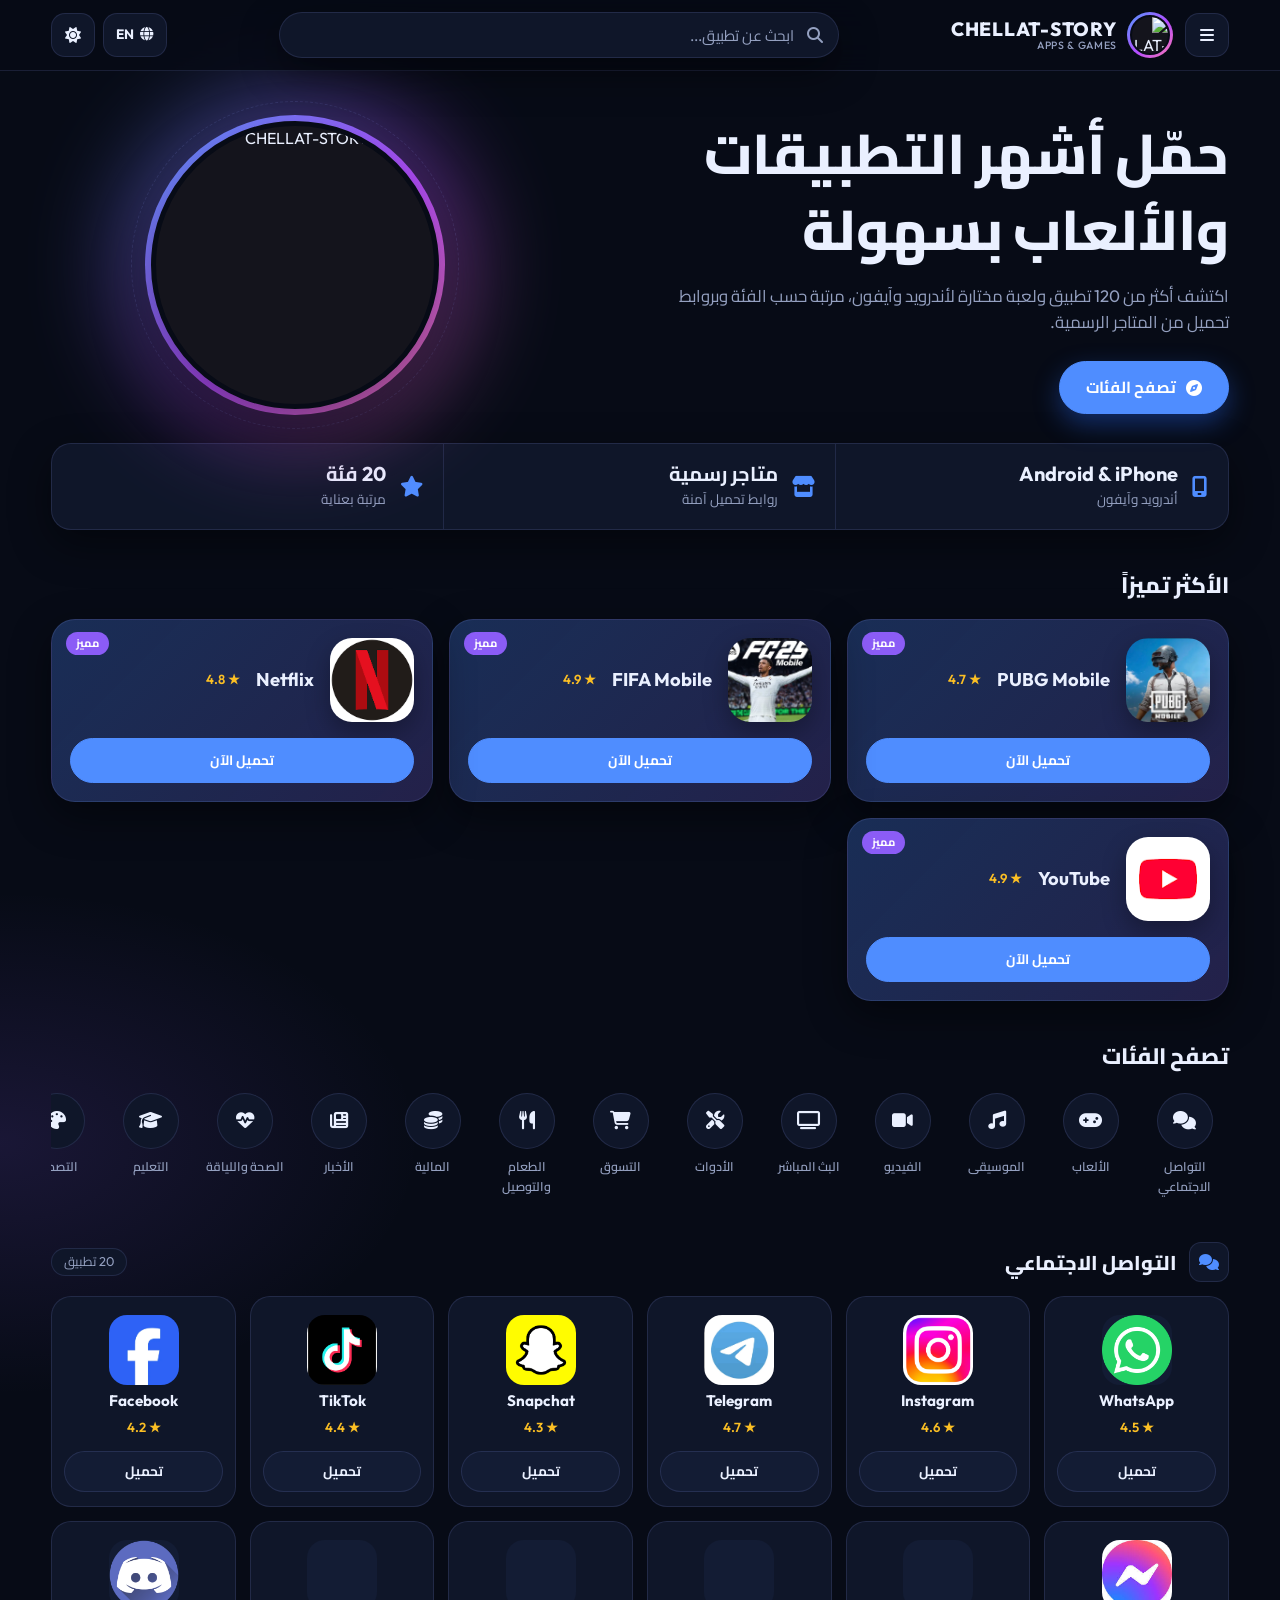
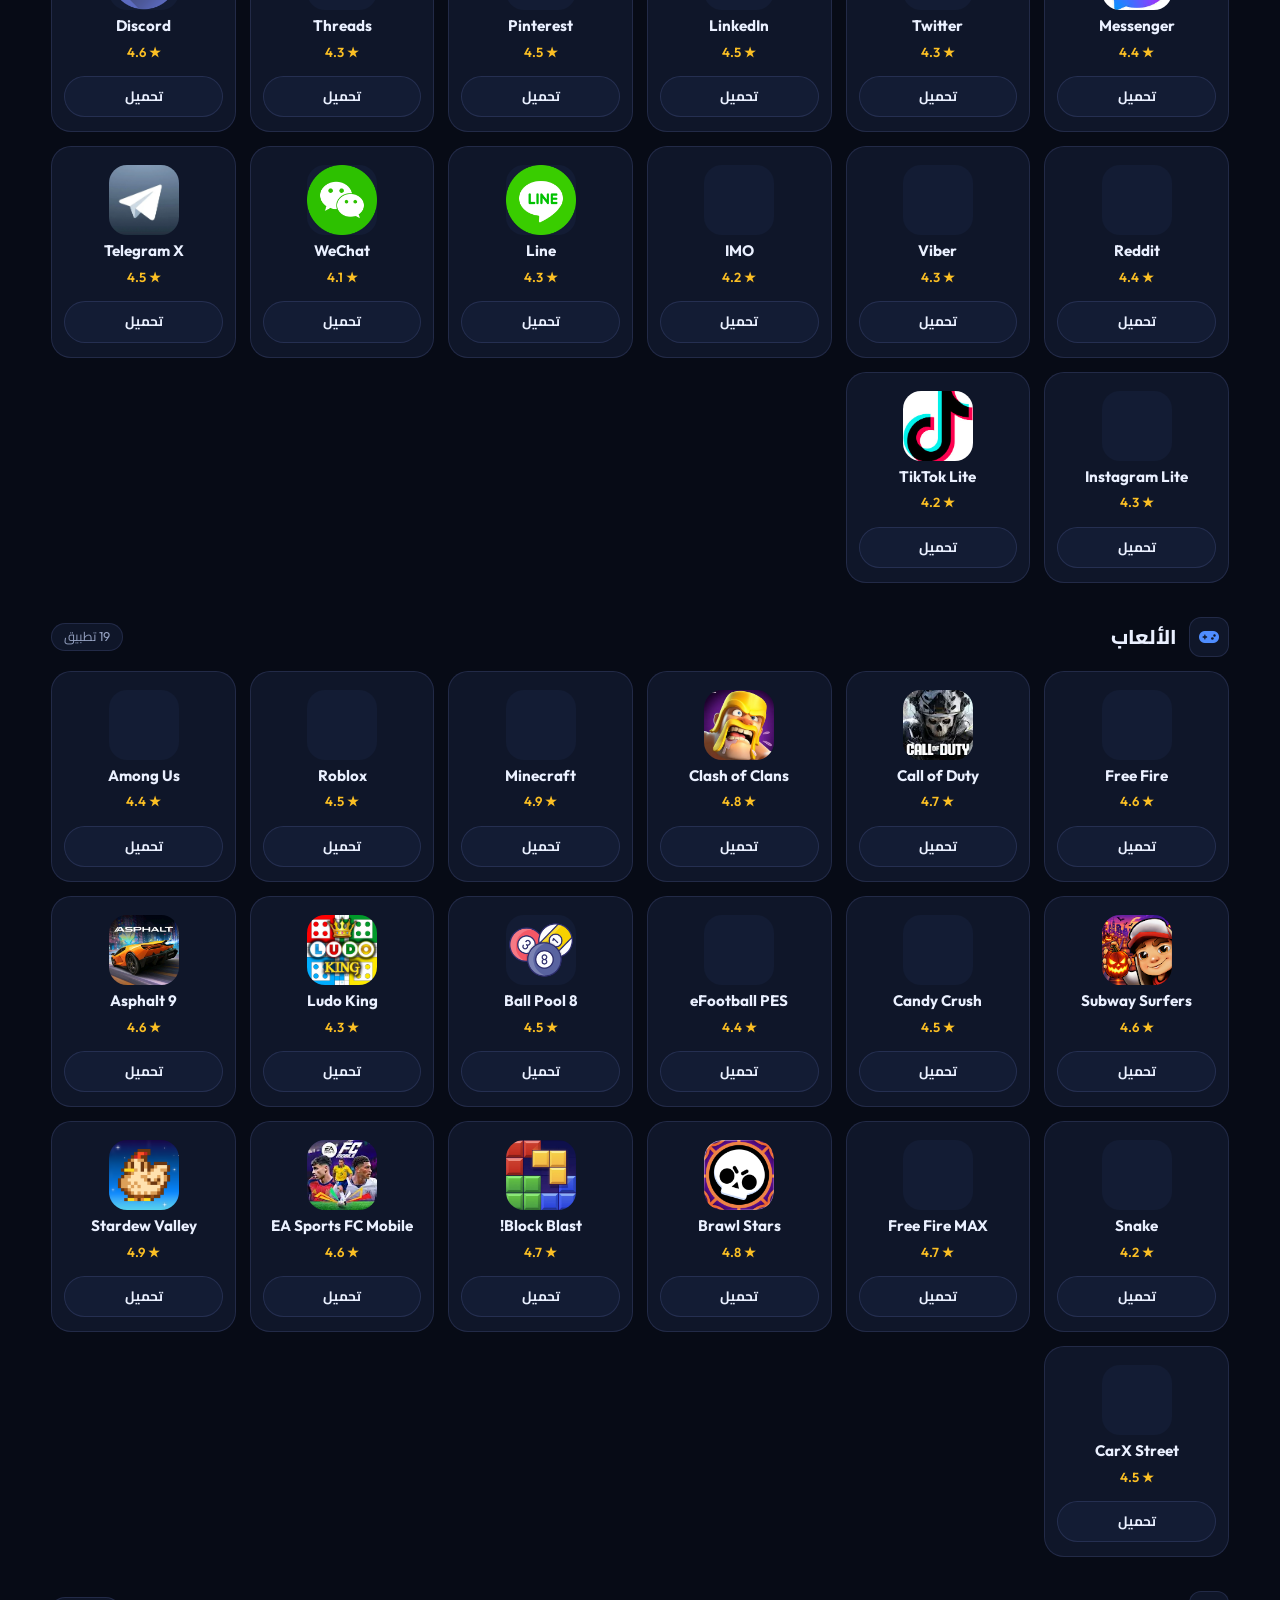
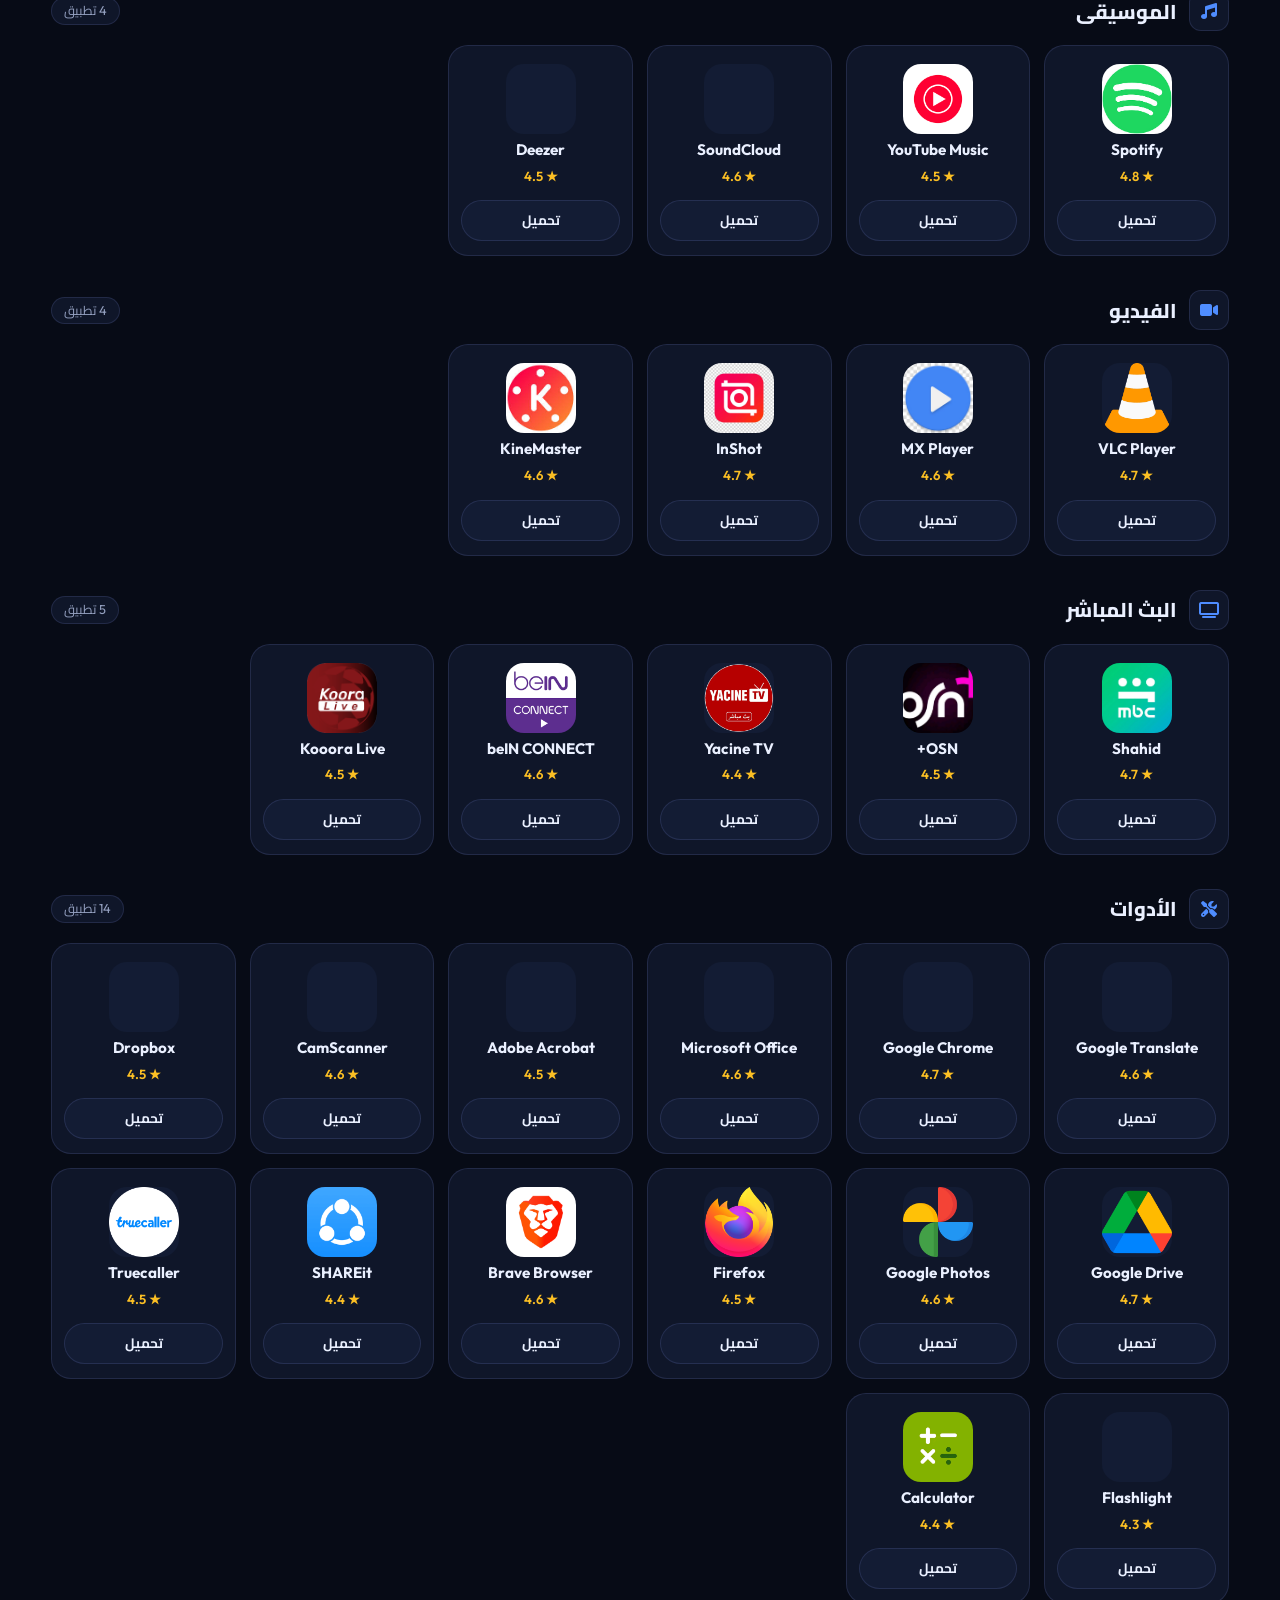
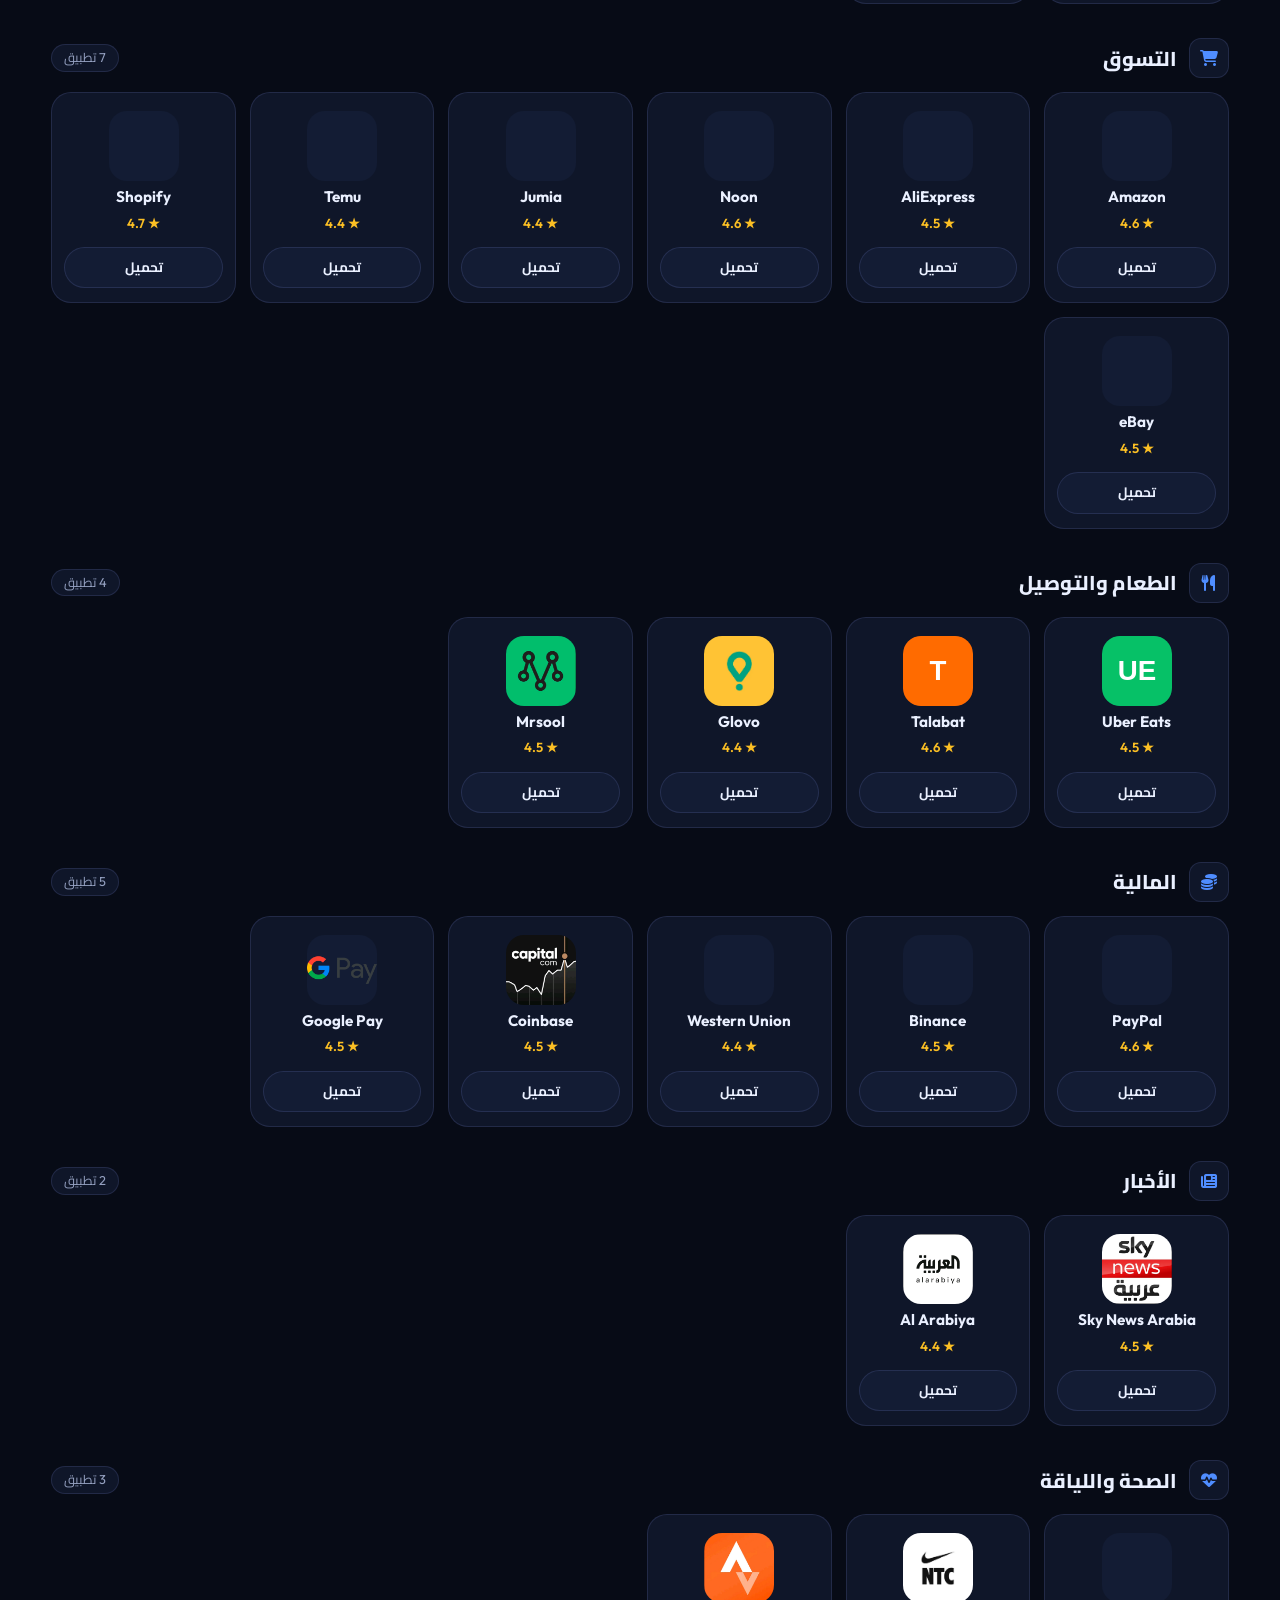
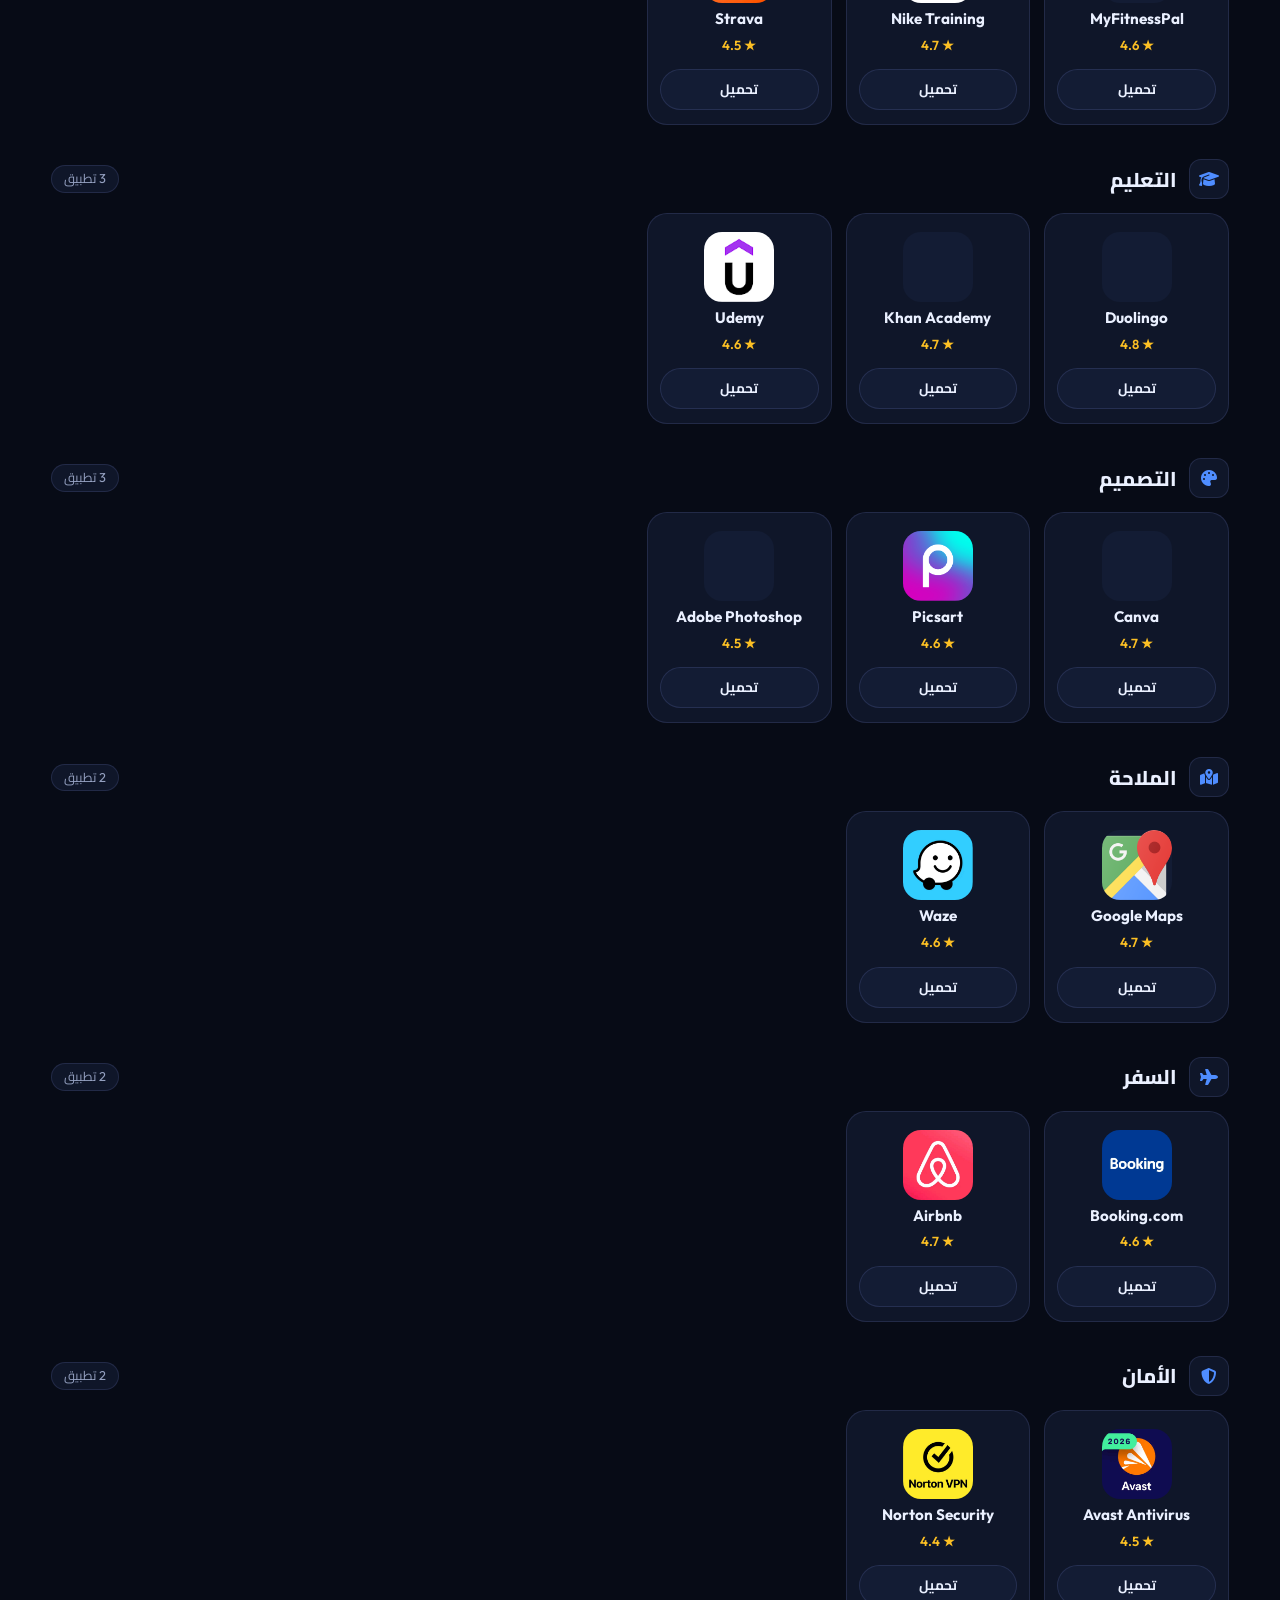
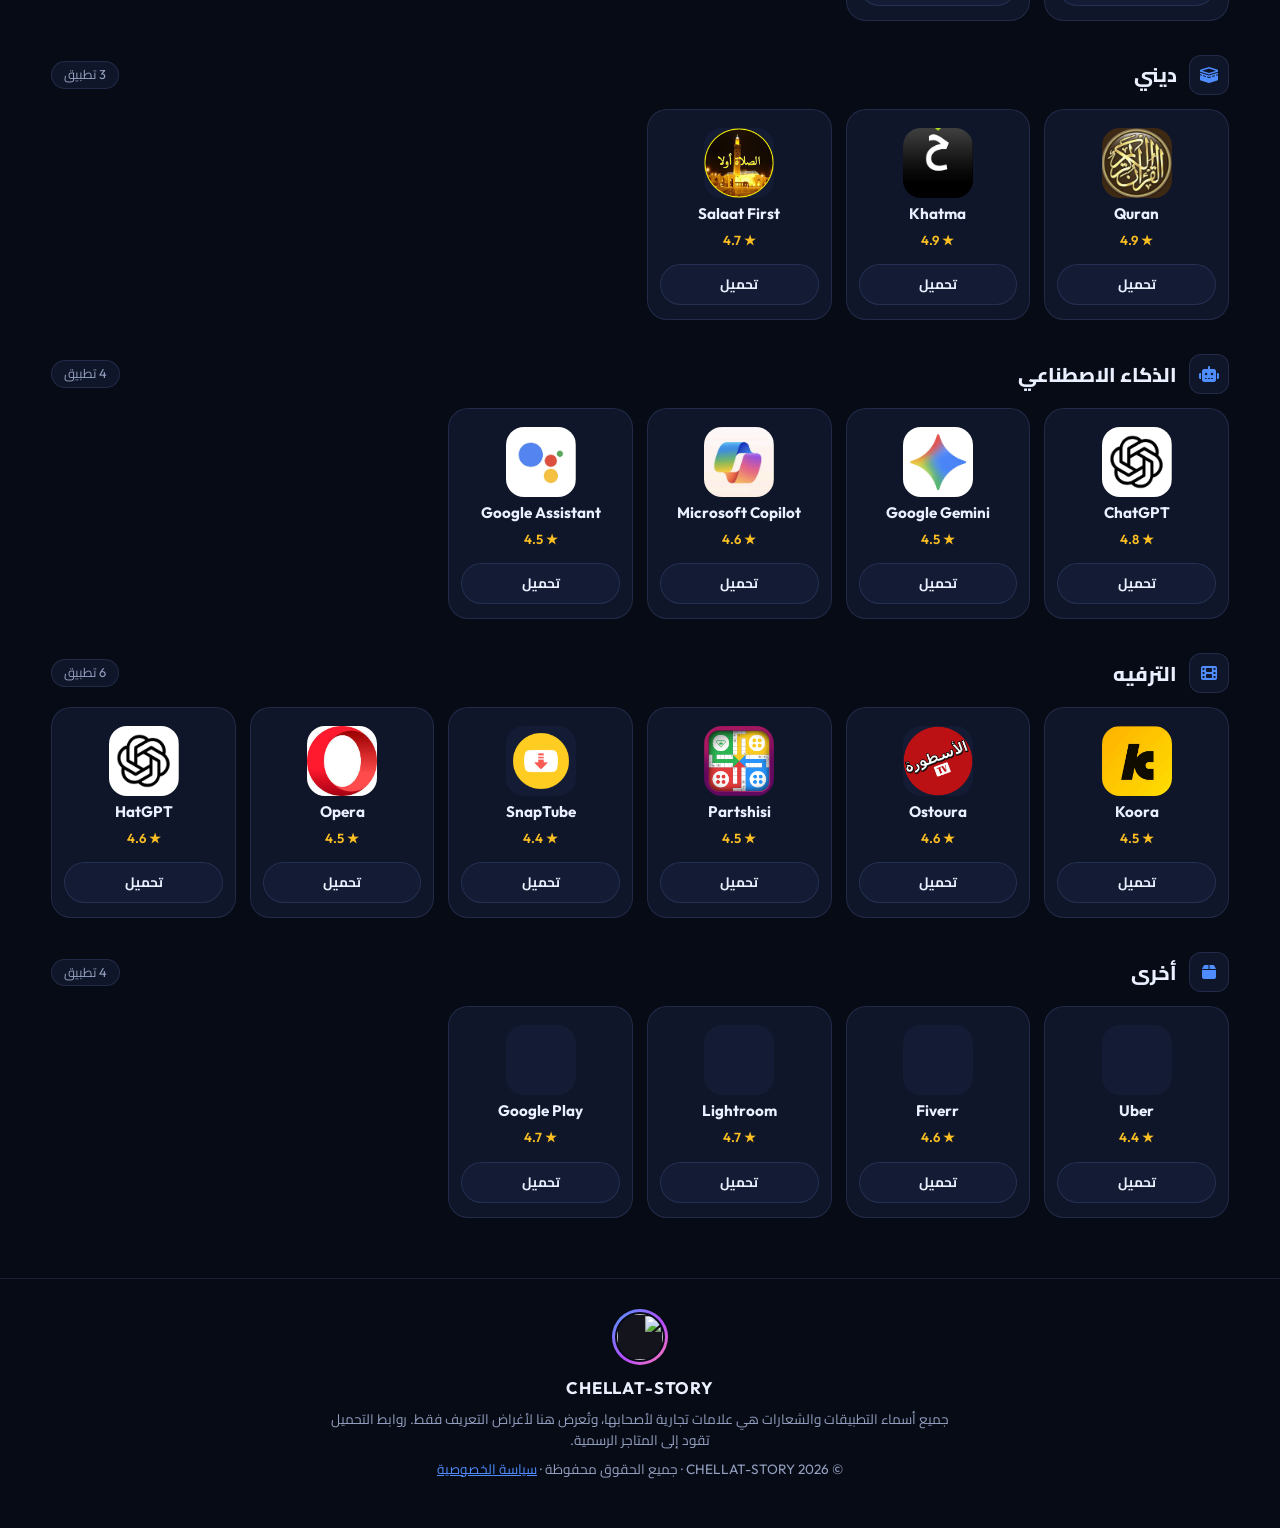
==== index.html @ 6b888773 "Update favicon link to use profile image" ====
<!DOCTYPE html>
<html lang="ar" dir="rtl" data-theme="dark">
<head>
    <meta charset="UTF-8">
    <meta name="viewport" content="width=device-width, initial-scale=1">
    <title>CHELAT-STORY | متجر تطبيقات وألعاب الأندرويد والآيفون</title>
    <meta name="description" content="CHELLAT-STORY: discover and download popular apps and games for Android and iPhone.">
    <meta name="theme-color" content="#070b16">
    <link rel="icon" type="image/jpg" href="assets/images/icons/profile.jpg">
    <link rel="preconnect" href="https://fonts.googleapis.com">
    <link rel="preconnect" href="https://fonts.gstatic.com" crossorigin>
    <link href="https://fonts.googleapis.com/css2?family=Cairo:wght@400;600;700;800&family=Outfit:wght@400;500;600;700;800&display=swap" rel="stylesheet">
    <link rel="stylesheet" href="https://cdnjs.cloudflare.com/ajax/libs/font-awesome/6.4.0/css/all.min.css">
    <link rel="stylesheet" href="css/style.css">
    <script>
        // Apply saved theme before first paint (default: dark)
        try { var t = localStorage.getItem('qs_theme'); if (t) document.documentElement.dataset.theme = t; } catch (e) {}
    </script>
</head>
<body>
    <a class="skip-link" href="#main" data-key="skip">انتقل إلى المحتوى</a>

    <header class="site-header">
        <div class="wrap header-inner">
            <button class="icon-btn" id="menuToggle" type="button" aria-expanded="false" aria-controls="sidebar" data-aria="menu"><i class="fas fa-bars" aria-hidden="true"></i></button>
            <a class="brand" href="#top" aria-label="CHELLAT-STORY">
                <span class="avatar"><img src="assets/images/icons/​profile.jpg" alt="CHELLAT-STORY" width="46" height="46"></span>
                <span class="brand-name">CHELLAT-STORY<small>APPS &amp; GAMES</small></span>
            </a>
            <div class="search-box">
                <i class="fas fa-search" aria-hidden="true"></i>
                <label class="sr-only" for="searchInput">Search</label>
                <input type="search" id="searchInput" autocomplete="off" placeholder="ابحث عن تطبيق...">
                <button class="search-clear" id="searchClear" type="button" data-aria="clear"><i class="fas fa-times" aria-hidden="true"></i></button>
            </div>
            <div class="header-controls">
                <button class="icon-btn lang-toggle" id="langToggle" type="button" data-aria="changeLang"><i class="fas fa-globe" aria-hidden="true"></i><span class="lang-text">EN</span></button>
                <button class="icon-btn" id="themeToggle" type="button" data-aria="theme"></button>
            </div>
        </div>
    </header>

    <aside class="sidebar" id="sidebar" aria-label="Menu">
        <div class="sidebar-header">
            <span class="brand"><span class="avatar"><img src="assets/images/icons/profile.jpg" alt="" width="40" height="40"></span><span class="brand-name">CHELLAT-STORY</span></span>
            <button class="sidebar-close" id="sidebarClose" type="button" data-aria="closeMenu"><i class="fas fa-times" aria-hidden="true"></i></button>
        </div>
        <div class="sidebar-section">
            <h3 class="section-title"><i class="fas fa-chart-simple" aria-hidden="true"></i><span data-key="statsSection">إحصائيات المتجر</span></h3>
            <div class="row"><span data-key="totalApps">تطبيق</span><b id="statTotal"></b></div>
            <div class="row"><span data-key="avgRating">متوسط التقييم</span><b id="statRating"></b></div>
        </div>
        <div class="sidebar-section">
            <h3 class="section-title"><i class="fas fa-headset" aria-hidden="true"></i><span data-key="contactSection">تواصل معنا</span></h3>
            <!-- TODO: replace the # links with your real contact details -->
            <a class="side-link" href="#"><span data-key="whatsapp">واتساب</span><i class="fab fa-whatsapp" aria-hidden="true"></i></a>
            <a class="side-link" href="#"><span data-key="email">البريد الإلكتروني</span><i class="fas fa-envelope" aria-hidden="true"></i></a>
        </div>
        <div class="sidebar-section">
            <h3 class="section-title"><i class="fas fa-sliders" aria-hidden="true"></i><span data-key="settingsSection">الإعدادات</span></h3>
            <div class="row"><span data-key="darkMode">الوضع الليلي</span><label class="switch"><input type="checkbox" id="darkModeToggle" data-aria="theme"><span></span></label></div>
            <div class="row" style="display:block"><div style="margin-bottom:8px" data-key="language">اللغة</div>
                <div class="lang-switch"><button class="lang-btn" type="button" data-lang="ar">AR</button><button class="lang-btn" type="button" data-lang="en">EN</button><button class="lang-btn" type="button" data-lang="fr">FR</button></div>
            </div>
            <a class="side-link" href="privacy.html"><span data-key="privacy">سياسة الخصوصية</span><i class="fas fa-shield-halved" aria-hidden="true"></i></a>
        </div>
        <div class="sidebar-section"><div data-ad="sidebar"></div></div>
    </aside>
    <div class="sidebar-overlay" id="sidebarOverlay"></div>

    <main id="main">
        <div id="top"></div>
        <section class="wrap hero">
            <div>
                <h1 data-key="heroTitle">حمّل أشهر التطبيقات والألعاب بسهولة</h1>
                <p data-key="heroText"></p>
                <div class="hero-cta"><a class="btn btn-primary" href="#chips"><i class="fas fa-compass" aria-hidden="true"></i><span data-key="browse">تصفح الفئات</span></a></div>
            </div>
            <div class="hero-visual"><div class="avatar hero-avatar"><img src="assets/images/Profile.svg" alt="CHELLAT-STORY profile" width="300" height="300" fetchpriority="high"></div></div>
        </section>

        <div class="wrap">
            <div class="stats">
                <div class="stat"><i class="fas fa-mobile-screen" aria-hidden="true"></i><div><b>Android &amp; iPhone</b><span data-key="platforms">أندرويد وآيفون</span></div></div>
                <div class="stat"><i class="fas fa-store" aria-hidden="true"></i><div><b data-key="officialTitle">متاجر رسمية</b><span data-key="officialText">روابط تحميل آمنة</span></div></div>
                <div class="stat"><i class="fas fa-star" aria-hidden="true"></i><div><b data-key="categoriesTitle">20 فئة</b><span data-key="categoriesText">مرتبة بعناية</span></div></div>
            </div>

            <div data-ad="top"></div>

            <h2 class="block-title" id="featuredHeading" data-key="featuredTitle">الأكثر تميزاً</h2>
            <div class="slider-container" id="sliderContainer"></div>

            <h2 class="block-title" data-key="browse">تصفح الفئات</h2>
            <nav class="chips" id="chips" aria-label="Categories"></nav>

            <div id="categoriesContainer"></div>
            <div data-ad="footer"></div>
        </div>
    </main>

    <footer class="site-footer">
        <div class="wrap">
            <span class="avatar"><img src="assets/images/Profile.svg" alt="" width="56" height="56" loading="lazy"></span>
            <strong>CHELLAT-STORY</strong>
            <p data-key="disclaimer"></p>
            <p>© <span id="year"></span> CHELLAT-STORY · <span data-key="footer">جميع الحقوق محفوظة</span> · <a href="privacy.html" data-key="privacy">سياسة الخصوصية</a></p>
        </div>
    </footer>

    <button class="to-top" id="toTop" type="button" data-aria="top"><i class="fas fa-arrow-up" aria-hidden="true"></i></button>

    <script src="js/ads.js"></script>
    <script src="js/apps-data.js"></script>
    <script src="js/main.js"></script>
    <script>document.getElementById('year').textContent = new Date().getFullYear();</script>
</body>
</html>
---- css/style.css ----
/* ==========================================================
   CHELAT-STORY - style.css (modern app-store UI)
   Palette: ink #070b16 · surface #0f1629 · electric blue #3b82f6
            violet #8b5cf6 · rose #ff7ab0 (taken from the profile ring)
   ========================================================== */
:root {
    --bg: #eef2fb; --surface: #fff; --surface-2: #f4f7fe; --line: rgba(15, 23, 42, .1);
    --text: #0b1224; --muted: #5b6580; --accent: #2563eb; --accent-2: #8b5cf6; --accent-3: #ff7ab0;
    --star: #d98a00; --header-bg: rgba(238, 242, 251, .82); --sidebar-bg: #fff;
    --shadow: 0 10px 30px rgba(30, 50, 120, .1); --ad-bg: rgba(15, 23, 42, .04); --ad-border: rgba(15, 23, 42, .2);
    --grad: linear-gradient(135deg, #4f9bff, #b44cff 55%, #ff7ab0);
    --header-h: 72px; color-scheme: light;
}
html[data-theme="dark"] {
    --bg: #070b16; --surface: #0f1629; --surface-2: #131c34; --line: rgba(148, 163, 255, .14);
    --text: #eaf0ff; --muted: #94a0c0; --accent: #4f8dff; --star: #fbbf24;
    --header-bg: rgba(7, 11, 22, .8); --sidebar-bg: #0b1122;
    --shadow: 0 14px 40px rgba(0, 0, 0, .45); --ad-bg: rgba(255, 255, 255, .04); --ad-border: rgba(148, 163, 255, .25);
    color-scheme: dark;
}
* { margin: 0; padding: 0; box-sizing: border-box; -webkit-tap-highlight-color: transparent; }
html { scroll-behavior: smooth; -webkit-text-size-adjust: 100%; scroll-padding-top: calc(var(--header-h) + 12px); }
body {
    font-family: 'Outfit', 'Cairo', 'Segoe UI', Tahoma, sans-serif; background: var(--bg); color: var(--text);
    min-height: 100vh; line-height: 1.55; transition: background-color .3s, color .3s;
}
html[dark-glow] body, html[data-theme="dark"] body {
    background: radial-gradient(900px 500px at 85% -5%, rgba(59, 130, 246, .18), transparent 60%),
                radial-gradient(700px 420px at 0% 12%, rgba(139, 92, 246, .14), transparent 60%), var(--bg);
}
body.sidebar-open { overflow: hidden; }
img { max-width: 100%; display: block; }
a { color: inherit; } button { font: inherit; color: inherit; }
:focus-visible { outline: 3px solid var(--accent); outline-offset: 2px; }
.sr-only { position: absolute; width: 1px; height: 1px; overflow: hidden; clip: rect(0 0 0 0); white-space: nowrap; }
.skip-link { position: absolute; top: -60px; inset-inline-start: 10px; background: var(--accent); color: #fff; padding: 8px 14px; border-radius: 10px; z-index: 2000; text-decoration: none; }
.skip-link:focus { top: 10px; }
.wrap { width: min(1180px, 92%); margin-inline: auto; }

/* ---------- Header ---------- */
.site-header { position: sticky; top: 0; z-index: 100; background: var(--header-bg); backdrop-filter: blur(16px); -webkit-backdrop-filter: blur(16px); border-bottom: 1px solid var(--line); }
.header-inner { display: flex; align-items: center; gap: 12px; padding: 12px 0; }
.brand { display: flex; align-items: center; gap: 10px; text-decoration: none; flex-shrink: 0; }
.avatar { position: relative; border-radius: 50%; padding: 3px; background: var(--grad); display: inline-block; flex-shrink: 0; }
.avatar img { border-radius: 50%; width: 100%; height: 100%; object-fit: cover; border: 2px solid var(--bg); background: #14141c; }
.brand .avatar { width: 46px; height: 46px; }
.brand-name { font-weight: 800; font-size: 1.2rem; letter-spacing: .04em; line-height: 1.1; }
.brand-name small { display: block; font-size: .66rem; font-weight: 500; letter-spacing: .06em; color: var(--muted); }
.header-controls { display: flex; gap: 8px; flex-shrink: 0; }
.icon-btn { background: var(--surface); border: 1px solid var(--line); border-radius: 14px; min-width: 44px; height: 44px; display: inline-flex; align-items: center; justify-content: center; gap: 6px; cursor: pointer; transition: transform .2s, border-color .2s; }
.icon-btn:hover { transform: translateY(-2px); border-color: var(--accent); }
.lang-toggle { padding: 0 12px; font-weight: 700; font-size: .85rem; }
.search-box { flex: 1; min-width: 120px; position: relative; max-width: 560px; margin-inline: auto; }
.search-box > i { position: absolute; inset-inline-start: 16px; top: 50%; transform: translateY(-50%); color: var(--muted); pointer-events: none; }
.search-box input { width: 100%; height: 46px; padding-inline: 44px 40px; border-radius: 999px; border: 1px solid var(--line); background: var(--surface); color: var(--text); font: inherit; font-size: .95rem; outline: none; box-shadow: var(--shadow); transition: border-color .2s, box-shadow .2s; }
.search-box input:focus { border-color: var(--accent); box-shadow: 0 0 0 4px rgba(79, 141, 255, .22); }
.search-box input::placeholder { color: var(--muted); }
.search-clear { position: absolute; inset-inline-end: 10px; top: 50%; transform: translateY(-50%); background: none; border: 0; cursor: pointer; padding: 6px; display: none; color: var(--muted); }
.search-clear.visible { display: block; }

/* ---------- Hero ---------- */
.hero { display: grid; grid-template-columns: 1.15fr .85fr; align-items: center; gap: 32px; padding: 44px 0 28px; }
.hero h1 { font-size: clamp(2rem, 4.6vw, 3.5rem); line-height: 1.12; font-weight: 800; letter-spacing: -.01em; max-width: 14ch; }
html[dir="rtl"] .hero h1 { line-height: 1.35; letter-spacing: 0; }
.hero p { margin-top: 16px; color: var(--muted); font-size: 1.05rem; max-width: 52ch; }
.hero-cta { display: flex; gap: 12px; margin-top: 26px; flex-wrap: wrap; }
.btn { display: inline-flex; align-items: center; gap: 10px; padding: 13px 26px; border-radius: 999px; font-weight: 700; text-decoration: none; border: 1px solid var(--line); background: var(--surface); transition: transform .2s, box-shadow .2s; }
.btn:hover { transform: translateY(-2px); }
.btn-primary { background: var(--accent); border-color: var(--accent); color: #fff; box-shadow: 0 10px 26px rgba(37, 99, 235, .4); }
.hero-visual { display: grid; place-items: center; }
.hero-avatar { width: min(300px, 70vw); aspect-ratio: 1; padding: 6px; position: relative; }
.hero-avatar::before { content: ""; position: absolute; inset: -26px; border-radius: 50%; background: var(--grad); filter: blur(46px); opacity: .45; animation: pulse 5s ease-in-out infinite; }
.hero-avatar::after { content: ""; position: absolute; inset: -14px; border-radius: 50%; border: 1px dashed var(--line); }
.hero-avatar img { position: relative; z-index: 1; border-width: 5px; box-shadow: 0 24px 60px rgba(0, 0, 0, .45); }
@keyframes pulse { 50% { opacity: .75; transform: scale(1.06); } }

/* ---------- Trust strip ---------- */
.stats { display: grid; grid-template-columns: repeat(3, 1fr); background: var(--surface); border: 1px solid var(--line); border-radius: 20px; box-shadow: var(--shadow); }
.stat { padding: 18px 20px; display: flex; align-items: center; gap: 14px; }
.stat + .stat { border-inline-start: 1px solid var(--line); }
.stat i { font-size: 1.3rem; color: var(--accent); }
.stat b { display: block; font-size: 1.25rem; line-height: 1.2; }
.stat span { color: var(--muted); font-size: .85rem; }

/* ---------- Sections ---------- */
.block-title { display: flex; align-items: center; gap: 12px; margin: 38px 0 16px; font-size: 1.4rem; font-weight: 800; }
.chips { display: flex; gap: 10px; overflow-x: auto; padding: 4px 2px 12px; scrollbar-width: none; }
.chips::-webkit-scrollbar { display: none; }
.chip { flex: 0 0 auto; display: flex; flex-direction: column; align-items: center; gap: 8px; width: 84px; text-decoration: none; font-size: .78rem; font-weight: 600; text-align: center; color: var(--muted); }
.chip i { width: 56px; height: 56px; border-radius: 50%; display: grid; place-items: center; font-size: 1.15rem; color: var(--text); background: var(--surface); border: 1px solid var(--line); transition: .2s; }
.chip:hover i { background: var(--accent); color: #fff; border-color: var(--accent); transform: translateY(-3px); }
.chip:hover { color: var(--text); }

.slider-container { display: grid; grid-template-columns: repeat(3, 1fr); gap: 16px; }
.slider-card { position: relative; display: flex; align-items: center; gap: 16px; padding: 18px; border-radius: 24px; background: linear-gradient(135deg, rgba(59, 130, 246, .22), rgba(139, 92, 246, .16)), var(--surface); border: 1px solid var(--line); box-shadow: var(--shadow); flex-wrap: wrap; }
.slider-card::before { content: attr(data-badge); position: absolute; top: 12px; inset-inline-end: 14px; font-size: .7rem; font-weight: 700; padding: 3px 10px; border-radius: 999px; background: var(--accent-2); color: #fff; }
.slider-card .app-icon { border-radius: 22px; width: 84px; height: 84px; box-shadow: 0 10px 24px rgba(0, 0, 0, .3); }
.slider-card .app-name { font-size: 1.15rem; }
.slider-card .download-btn { width: 100%; }

.category-section { margin-top: 34px; }
.category-header { display: flex; align-items: center; gap: 12px; margin-bottom: 14px; }
.category-header i { width: 40px; height: 40px; border-radius: 12px; display: grid; place-items: center; background: var(--surface); border: 1px solid var(--line); color: var(--accent); }
.category-header h2 { font-size: 1.25rem; font-weight: 800; }
.category-count { margin-inline-start: auto; font-size: .8rem; color: var(--muted); background: var(--surface); border: 1px solid var(--line); padding: 3px 12px; border-radius: 999px; }
.apps-grid { display: grid; grid-template-columns: repeat(auto-fill, minmax(168px, 1fr)); gap: 14px; }
.app-card { display: flex; flex-direction: column; align-items: center; text-align: center; gap: 6px; padding: 18px 12px 14px; border-radius: 20px; background: var(--surface); border: 1px solid var(--line); transition: transform .2s, border-color .2s, box-shadow .2s; }
.app-card:hover { transform: translateY(-4px); border-color: var(--accent); box-shadow: var(--shadow); }
.app-icon { width: 70px; height: 70px; border-radius: 18px; object-fit: cover; background: var(--surface-2); }
.app-name { font-size: .95rem; font-weight: 700; line-height: 1.3; }
.app-rating { font-size: .82rem; font-weight: 600; color: var(--star); }
.download-btn { margin-top: auto; display: inline-flex; align-items: center; justify-content: center; width: 100%; padding: 9px 14px; border-radius: 999px; background: var(--surface-2); border: 1px solid var(--line); font-size: .85rem; font-weight: 700; text-decoration: none; transition: .2s; }
.app-card .download-btn { margin-top: 8px; }
.download-btn:hover, .app-card:hover .download-btn { background: var(--accent); border-color: var(--accent); color: #fff; }
.slider-card .download-btn { background: var(--accent); border-color: var(--accent); color: #fff; padding: 11px; }
[hidden] { display: none !important; }
.no-results { text-align: center; padding: 60px 0; color: var(--muted); }
.no-results i { font-size: 2.4rem; margin-bottom: 10px; }

/* ---------- Footer ---------- */
.site-footer { margin-top: 60px; border-top: 1px solid var(--line); padding: 30px 0 40px; text-align: center; color: var(--muted); font-size: .85rem; }
.site-footer .avatar { width: 56px; height: 56px; margin: 0 auto 10px; }
.site-footer strong { display: block; color: var(--text); font-size: 1.05rem; letter-spacing: .05em; }
.site-footer p { max-width: 70ch; margin: 8px auto; }
.site-footer a { color: var(--accent); }

/* ---------- Sidebar ---------- */
.sidebar-overlay { position: fixed; inset: 0; background: rgba(2, 6, 18, .6); backdrop-filter: blur(3px); opacity: 0; visibility: hidden; transition: .3s; z-index: 999; }
.sidebar-overlay.active { opacity: 1; visibility: visible; }
.sidebar { position: fixed; top: 0; inset-inline-start: 0; width: 330px; max-width: 88vw; height: 100dvh; background: var(--sidebar-bg); border-inline-end: 1px solid var(--line); box-shadow: 0 0 40px rgba(0, 0, 0, .35); z-index: 1000; transform: translateX(105%); visibility: hidden; transition: transform .35s cubic-bezier(.4, 0, .2, 1), visibility .35s; overflow-y: auto; overscroll-behavior: contain; }
html[dir="ltr"] .sidebar { transform: translateX(-105%); }
.sidebar.active { transform: none !important; visibility: visible; }
.sidebar-header { padding: 18px 20px; display: flex; justify-content: space-between; align-items: center; border-bottom: 1px solid var(--line); position: sticky; top: 0; background: var(--sidebar-bg); z-index: 5; }
.sidebar-header .brand .avatar { width: 40px; height: 40px; }
.sidebar-close { width: 38px; height: 38px; border-radius: 50%; background: var(--surface-2); border: 1px solid var(--line); cursor: pointer; }
.sidebar-section { padding: 18px 20px; border-bottom: 1px solid var(--line); }
.section-title { display: flex; align-items: center; gap: 10px; margin-bottom: 12px; font-size: .95rem; font-weight: 800; }
.section-title i { color: var(--accent); }
.sidebar-section a.side-link, .sidebar-section .row { display: flex; align-items: center; justify-content: space-between; gap: 10px; padding: 10px 12px; border-radius: 12px; text-decoration: none; background: var(--surface-2); margin-bottom: 8px; font-size: .92rem; }
.sidebar-section a.side-link:hover { background: var(--accent); color: #fff; }
.lang-switch { display: flex; gap: 6px; }
.lang-btn { flex: 1; padding: 8px; border-radius: 10px; border: 1px solid var(--line); background: var(--surface-2); cursor: pointer; font-weight: 700; }
.lang-btn.active { background: var(--accent); border-color: var(--accent); color: #fff; }
.switch { position: relative; width: 46px; height: 26px; }
.switch input { opacity: 0; position: absolute; inset: 0; cursor: pointer; z-index: 1; }
.switch span { position: absolute; inset: 0; border-radius: 99px; background: var(--line); transition: .2s; }
.switch span::after { content: ""; position: absolute; top: 3px; inset-inline-start: 3px; width: 20px; height: 20px; border-radius: 50%; background: #fff; transition: .2s; }
.switch input:checked + span { background: var(--accent); }
.switch input:checked + span::after { inset-inline-start: 23px; }
.ad-sidebar { margin: 0 auto; }

/* ---------- Back to top ---------- */
.to-top { position: fixed; bottom: 22px; inset-inline-end: 22px; width: 48px; height: 48px; border-radius: 50%; border: 0; cursor: pointer; background: var(--grad); color: #fff; box-shadow: 0 10px 26px rgba(120, 70, 255, .45); opacity: 0; visibility: hidden; transition: .25s; z-index: 90; }
.to-top.show { opacity: 1; visibility: visible; }
body.has-anchor .to-top { bottom: 80px; }

/* ---------- Ads (kept from the original ad layer) ---------- */
.ad-slot { position: relative; margin: 22px auto; padding: 22px 8px 8px; max-width: 970px; width: 100%; background: var(--ad-bg); border: 1px dashed var(--ad-border); border-radius: 16px; text-align: center; overflow: hidden; min-height: 120px; }
.ad-slot::before { content: attr(data-label); position: absolute; top: 4px; inset-inline-start: 10px; font-size: .68rem; color: var(--muted); }
.ad-slot ins.adsbygoogle { display: block; width: 100%; min-height: 90px; }
.ad-slot .ad-placeholder { min-height: 90px; display: flex; align-items: center; justify-content: center; color: var(--muted); font-size: .85rem; font-weight: 600; }
.ad-infeed { min-height: 280px; grid-column: 1 / -1; }
.ad-sidebar { max-width: 300px; min-height: 270px; margin: 0; }
.ad-anchor { position: fixed; bottom: 0; inset-inline: 0; z-index: 90; margin: 0; width: 100%; max-width: none; border-radius: 16px 16px 0 0; border-bottom: 0; min-height: 66px; padding-top: 20px; background: var(--header-bg); backdrop-filter: blur(10px); display: none; }
.ad-anchor .ad-close { position: absolute; top: 2px; inset-inline-end: 6px; background: none; border: 0; cursor: pointer; padding: 4px 8px; color: var(--muted); }
@media (max-width: 768px) { .ad-anchor.ready { display: block; } body.has-anchor { padding-bottom: 90px; } }
.consent { position: fixed; bottom: 14px; inset-inline: 14px; z-index: 1500; max-width: 560px; margin-inline: auto; background: var(--sidebar-bg); border: 1px solid var(--line); border-radius: 18px; padding: 16px; box-shadow: 0 10px 40px rgba(0, 0, 0, .4); font-size: .88rem; }
.consent p { margin-bottom: 12px; }
.consent-actions { display: flex; gap: 8px; flex-wrap: wrap; }
.consent-actions button { flex: 1; min-width: 120px; padding: 10px 12px; border-radius: 12px; cursor: pointer; border: 1px solid var(--line); background: var(--surface-2); font-weight: 700; }
.consent-actions .accept { background: var(--accent); color: #fff; border-color: var(--accent); }

/* ---------- Responsive ---------- */
@media (max-width: 900px) {
    .hero { grid-template-columns: 1fr; text-align: start; padding-top: 28px; }
    .hero-visual { order: -1; justify-self: start; }
    .hero-avatar { width: 150px; }
    .slider-container { grid-template-columns: 1fr; }
    .slider-card { flex-wrap: nowrap; } .slider-card .download-btn { width: auto; padding-inline: 22px; margin-inline-start: auto; }
}
@media (max-width: 640px) {
    .header-inner { flex-wrap: wrap; }
    .search-box { order: 3; flex-basis: 100%; max-width: none; }
    .brand-name small { display: none; }
    .stats { grid-template-columns: 1fr; } .stat + .stat { border-inline-start: 0; border-top: 1px solid var(--line); }
    .apps-grid { grid-template-columns: repeat(2, 1fr); gap: 10px; }
    .slider-card { flex-wrap: wrap; } .slider-card .download-btn { width: 100%; }
}
@media (prefers-reduced-motion: reduce) { * { animation: none !important; transition: none !important; scroll-behavior: auto !important; } }
@media print { .sidebar, .ad-slot, .consent, .to-top, .site-header { display: none !important; } }
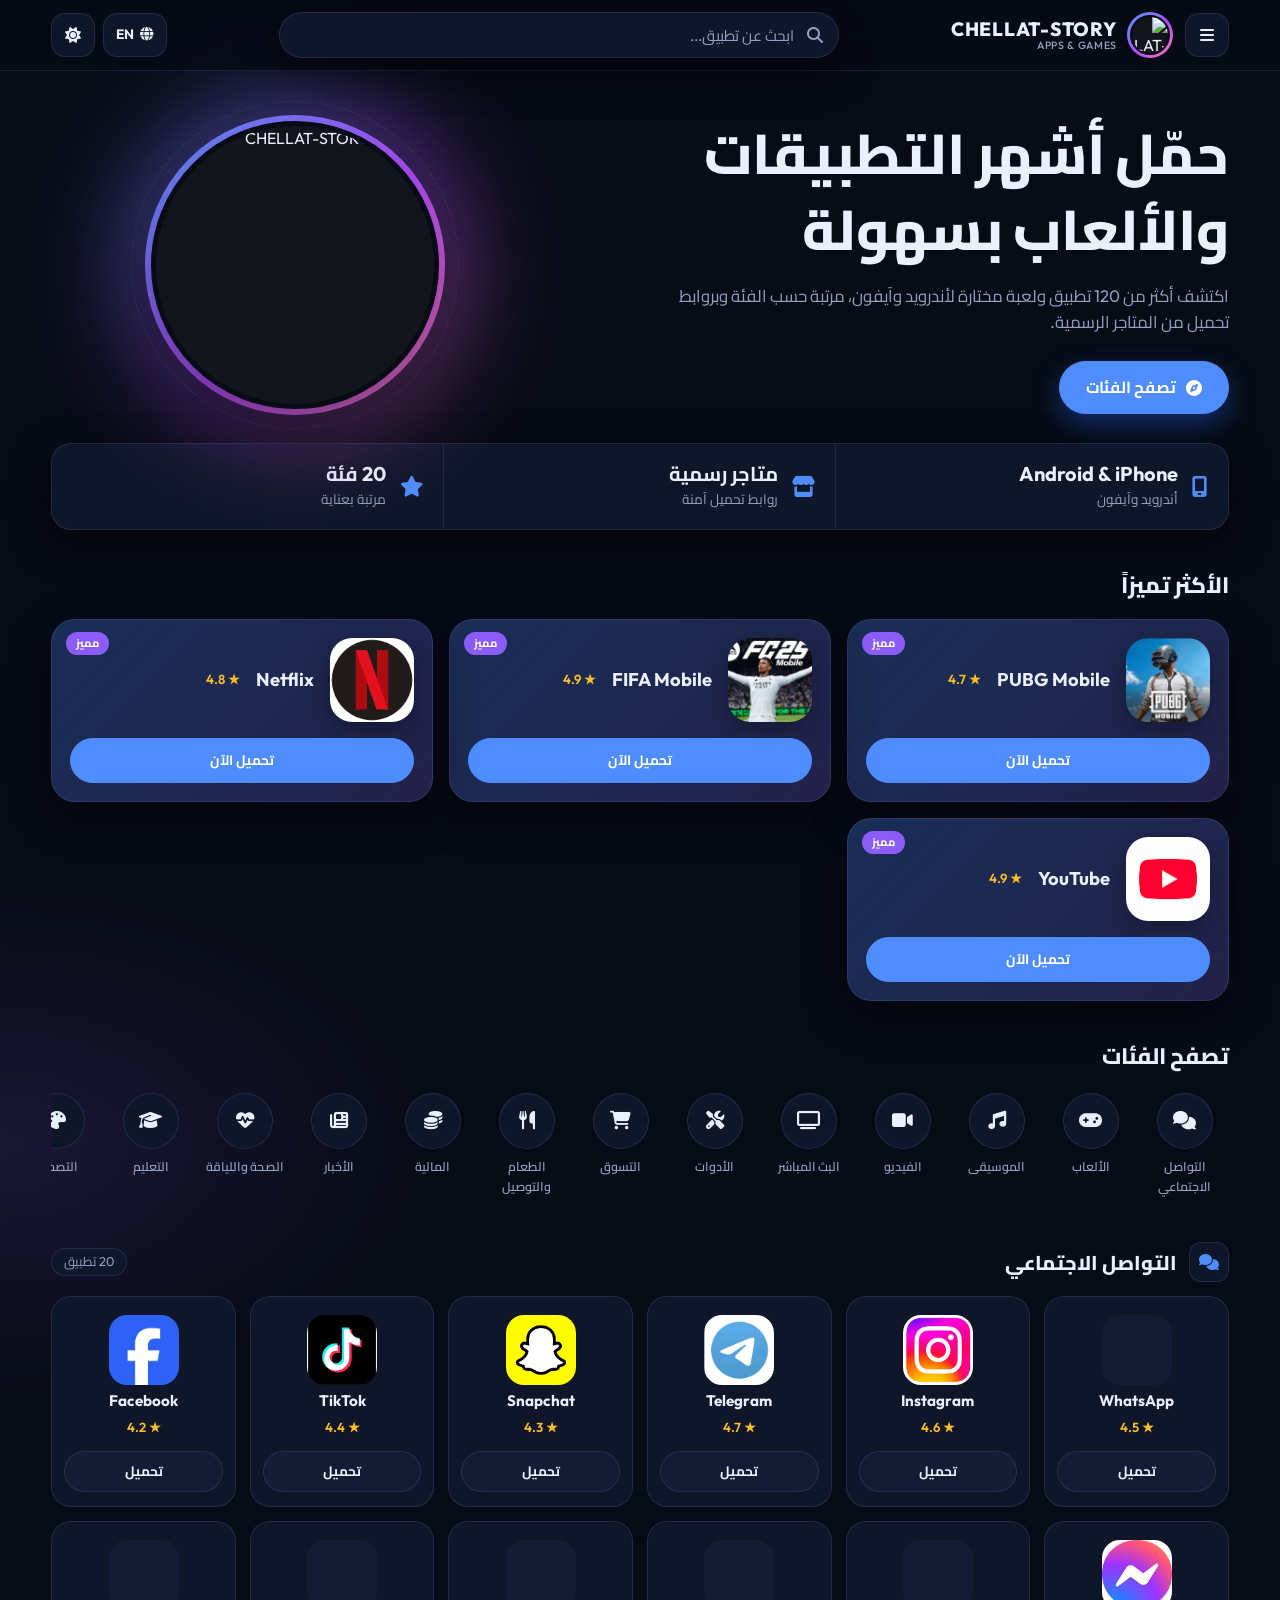
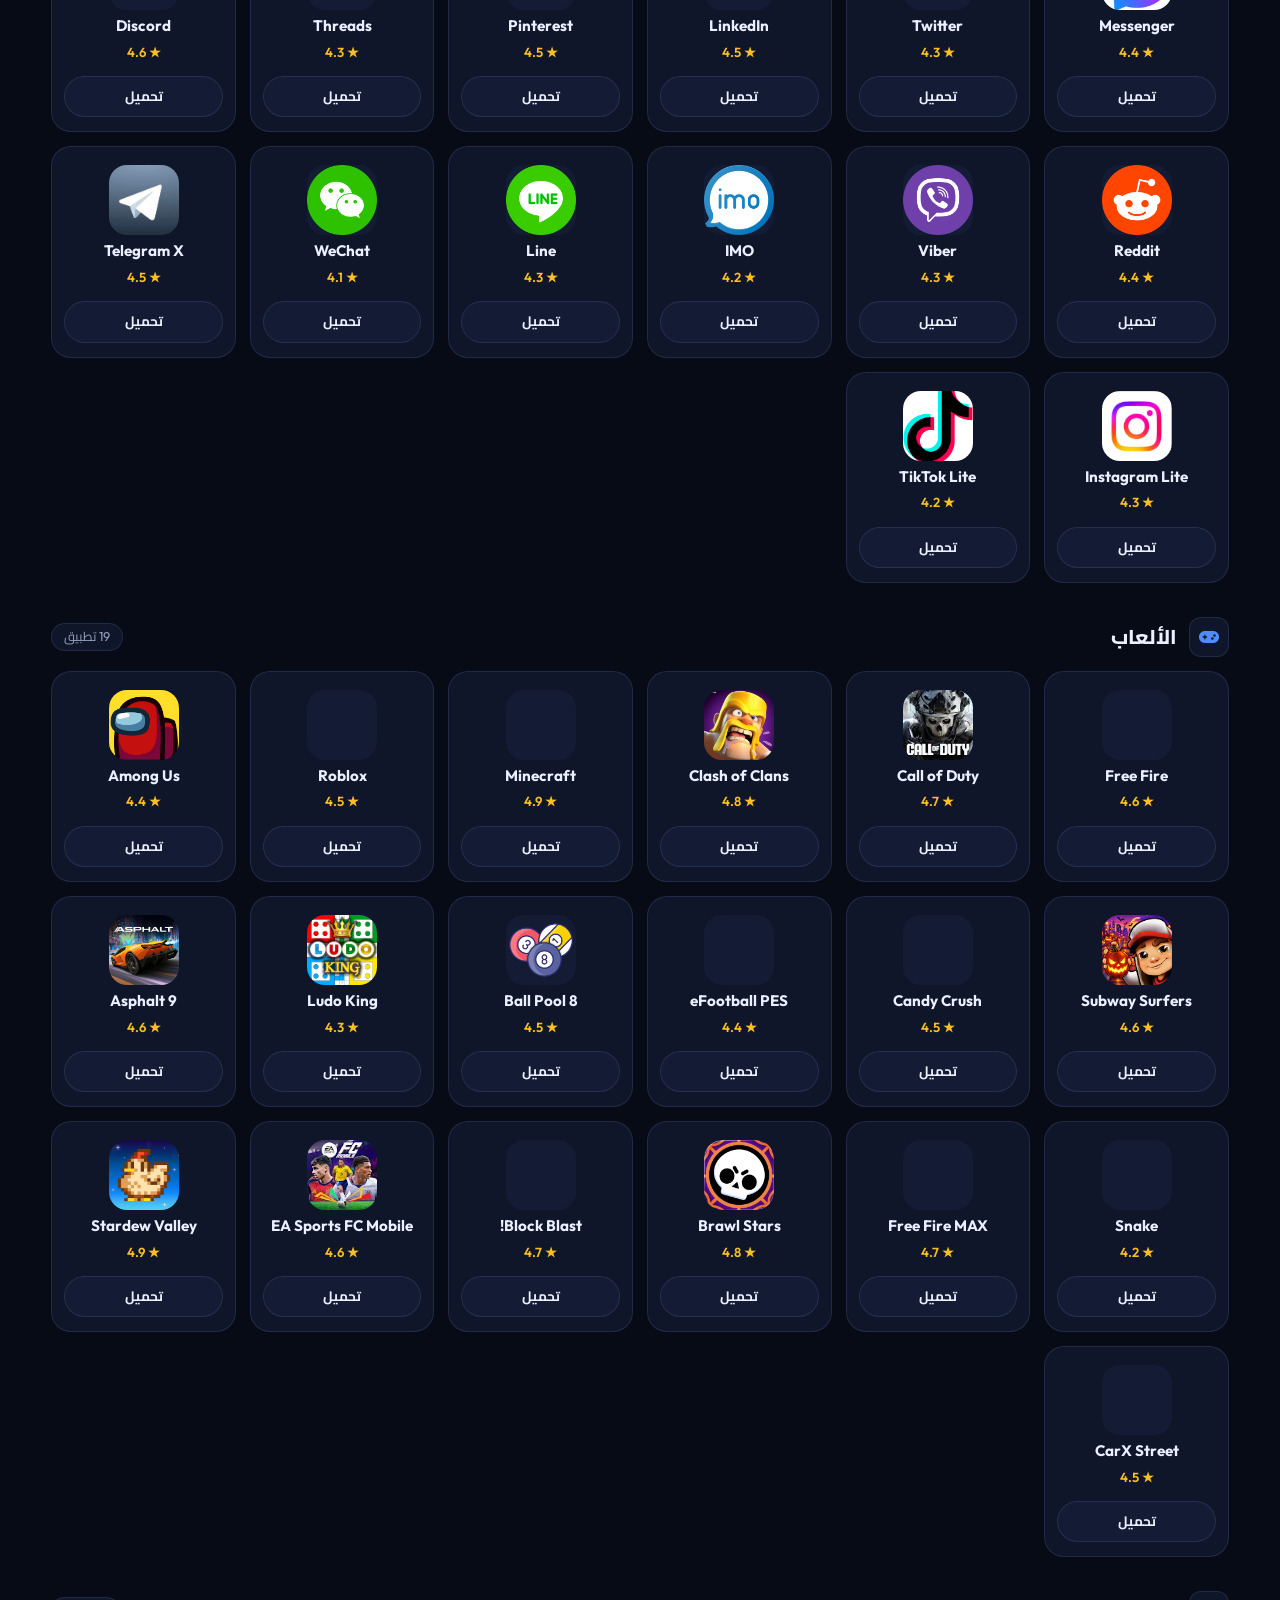
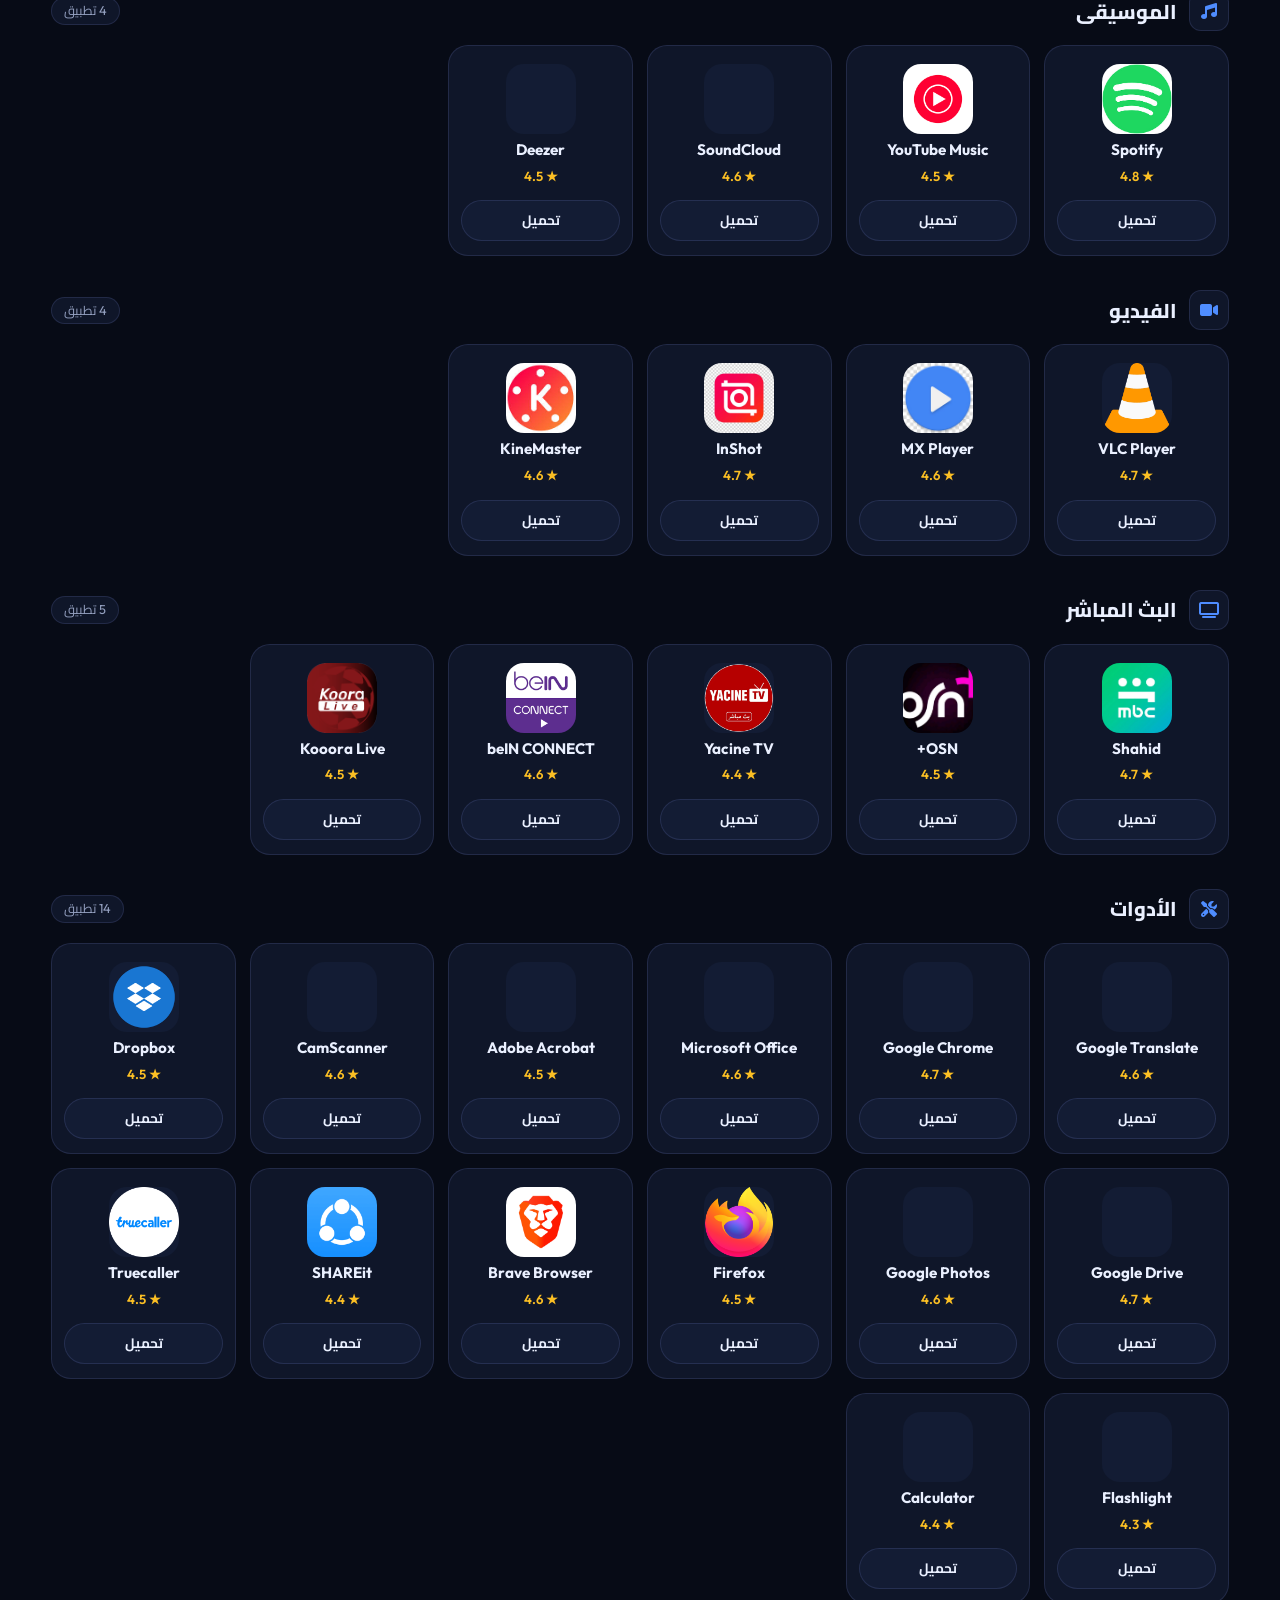
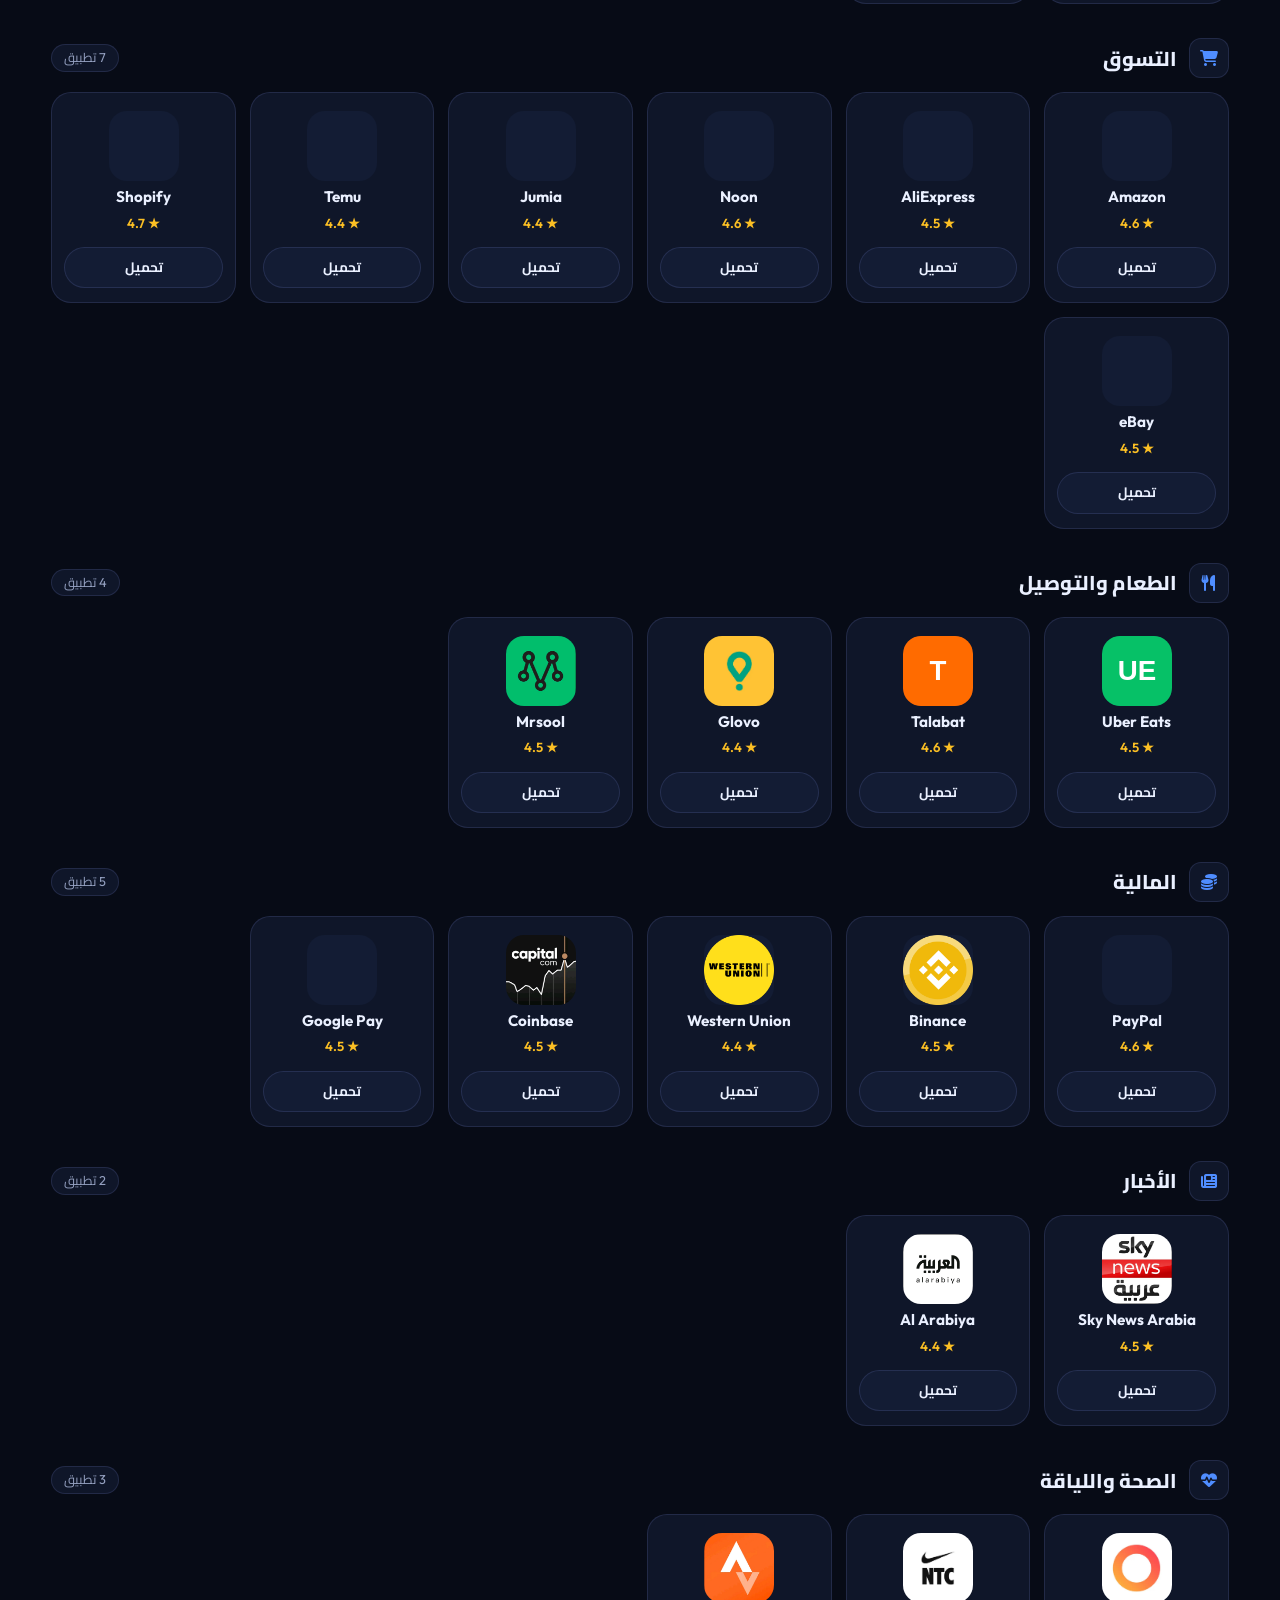
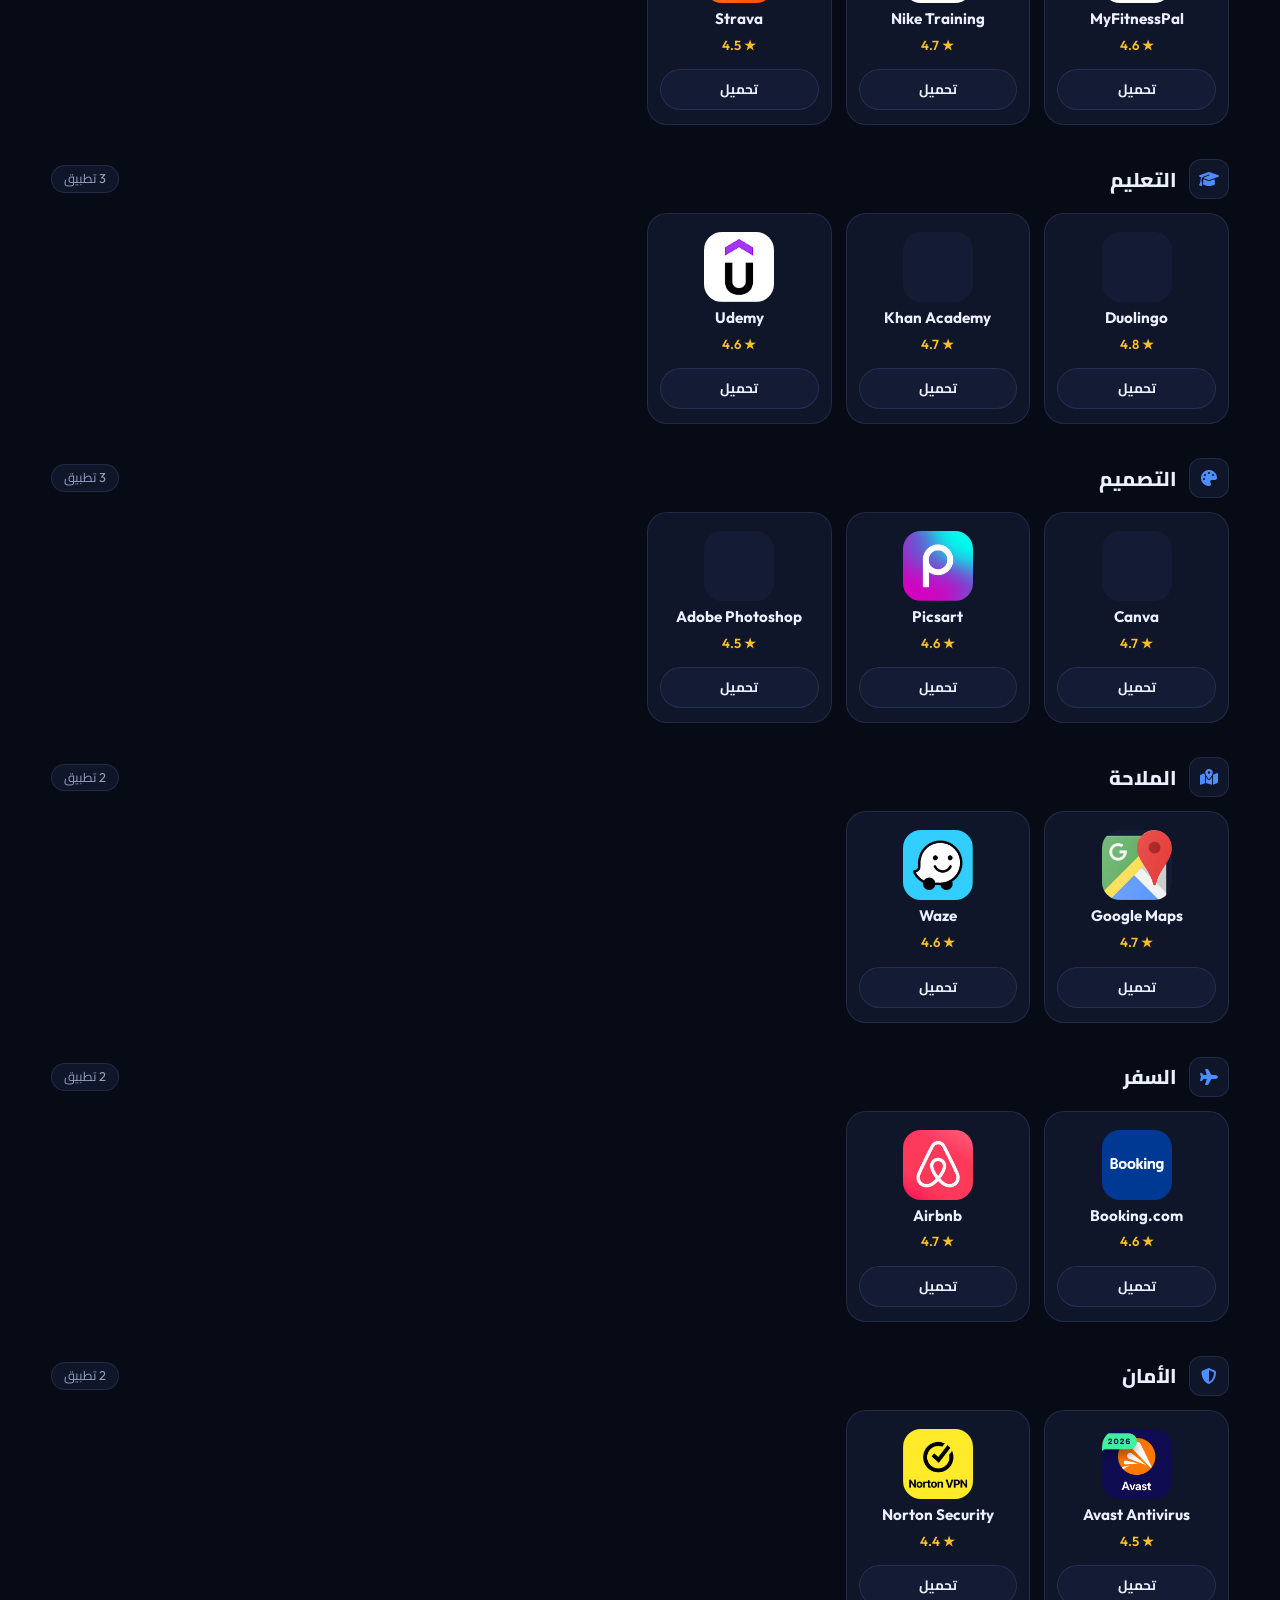
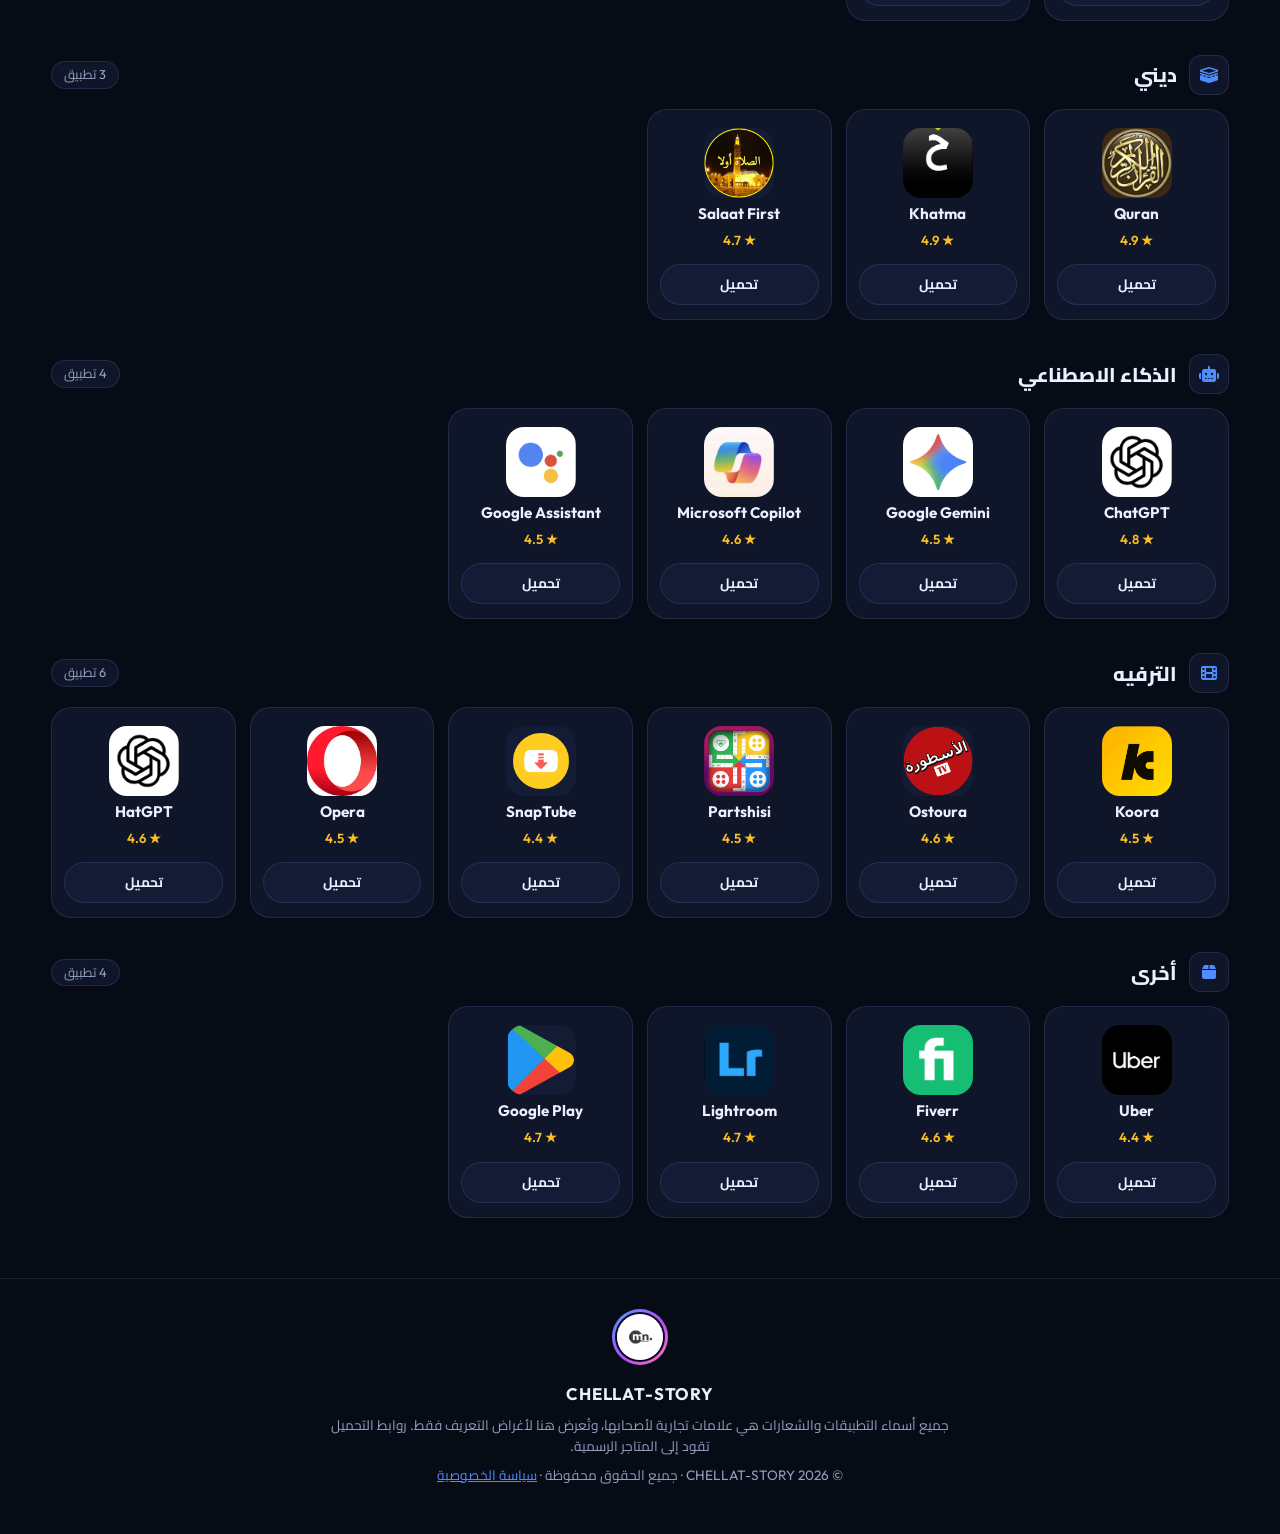
==== commit bef607fa: "Update index.html" ====
--- a/index.html
+++ b/index.html
@@ -76,7 +76,7 @@
                 <p data-key="heroText"></p>
                 <div class="hero-cta"><a class="btn btn-primary" href="#chips"><i class="fas fa-compass" aria-hidden="true"></i><span data-key="browse">تصفح الفئات</span></a></div>
             </div>
-            <div class="hero-visual"><div class="avatar hero-avatar"><img src="assets/images/Profile.svg" alt="CHELLAT-STORY profile" width="300" height="300" fetchpriority="high"></div></div>
+            <div class="hero-visual"><div class="avatar hero-avatar"><img src="assets/images/Profile.png" alt="CHELLAT-STORY profile" width="300" height="300" fetchpriority="high"></div></div>
         </section>
 
         <div class="wrap">
@@ -101,7 +101,7 @@
 
     <footer class="site-footer">
         <div class="wrap">
-            <span class="avatar"><img src="assets/images/Profile.svg" alt="" width="56" height="56" loading="lazy"></span>
+            <span class="avatar"><img src="assets/images/icons/Profile.png" alt="" width="56" height="56" loading="lazy"></span>
             <strong>CHELLAT-STORY</strong>
             <p data-key="disclaimer"></p>
             <p>© <span id="year"></span> CHELLAT-STORY · <span data-key="footer">جميع الحقوق محفوظة</span> · <a href="privacy.html" data-key="privacy">سياسة الخصوصية</a></p>
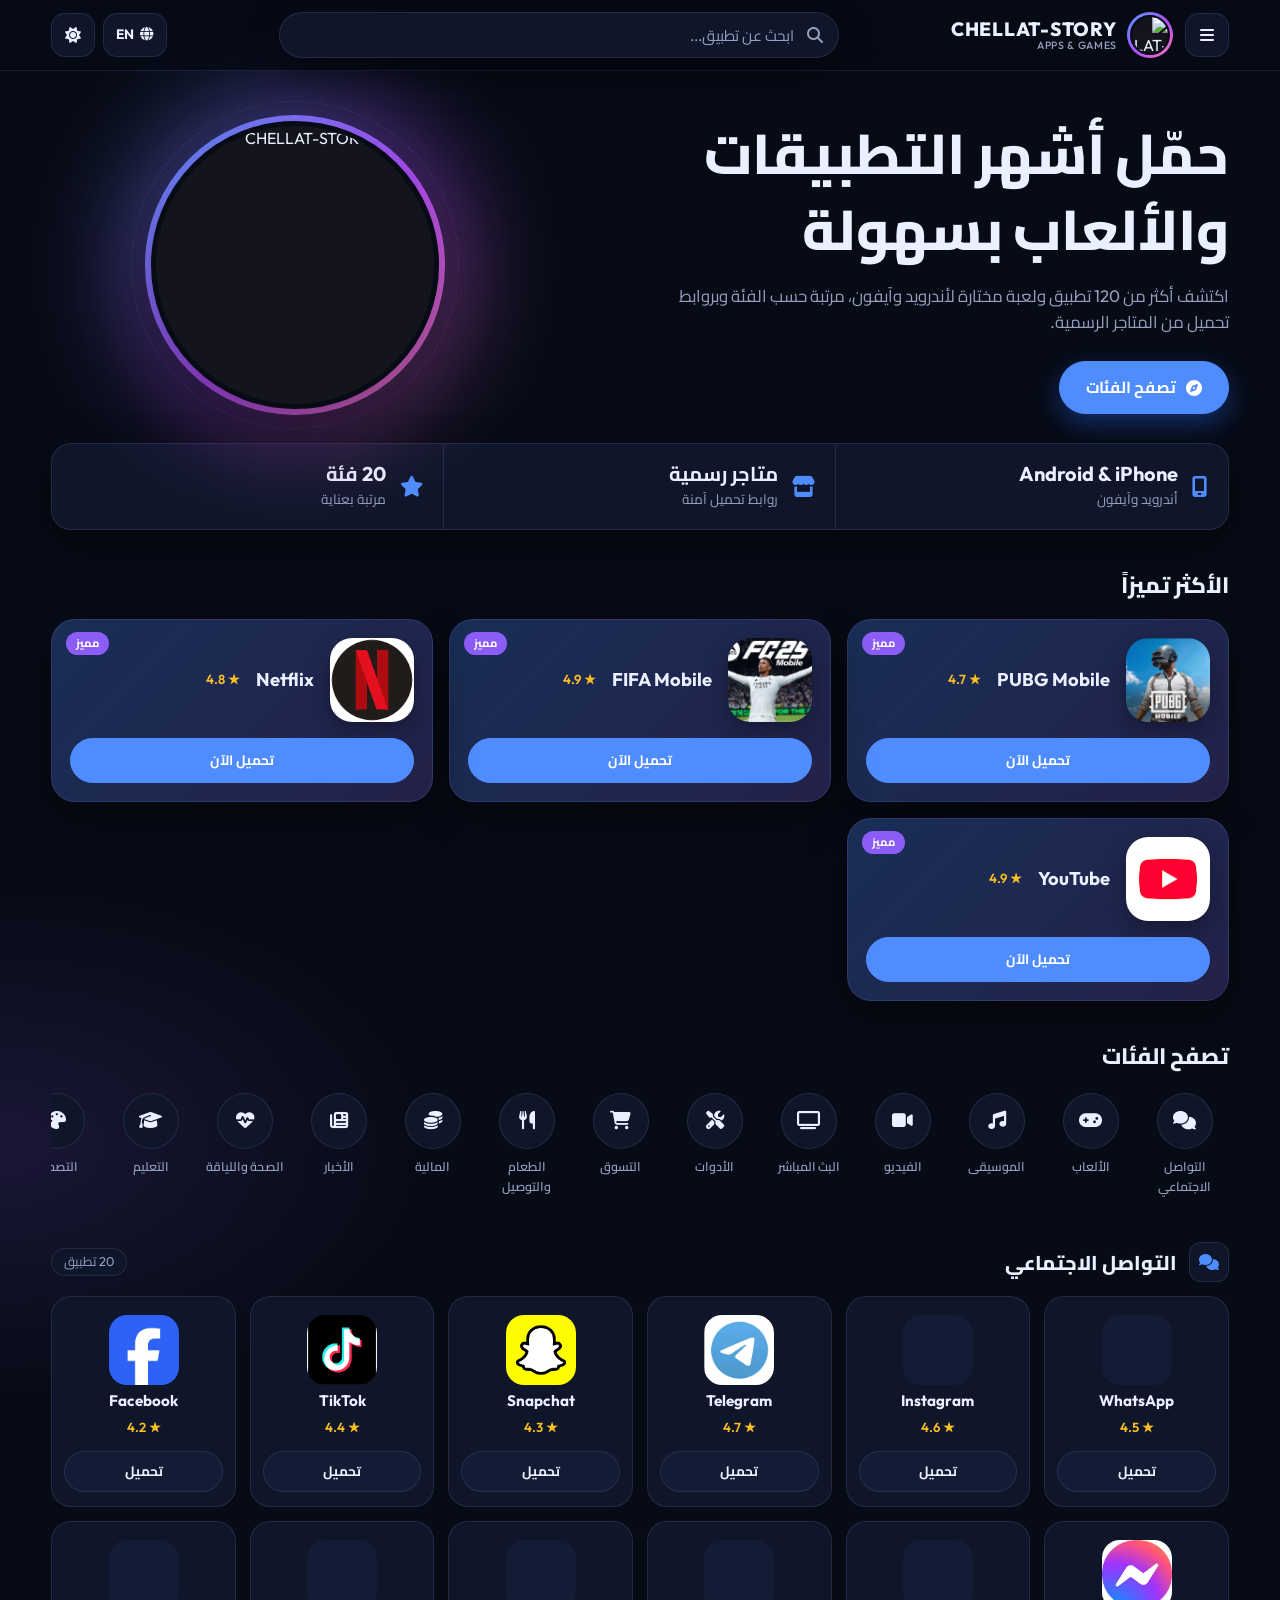
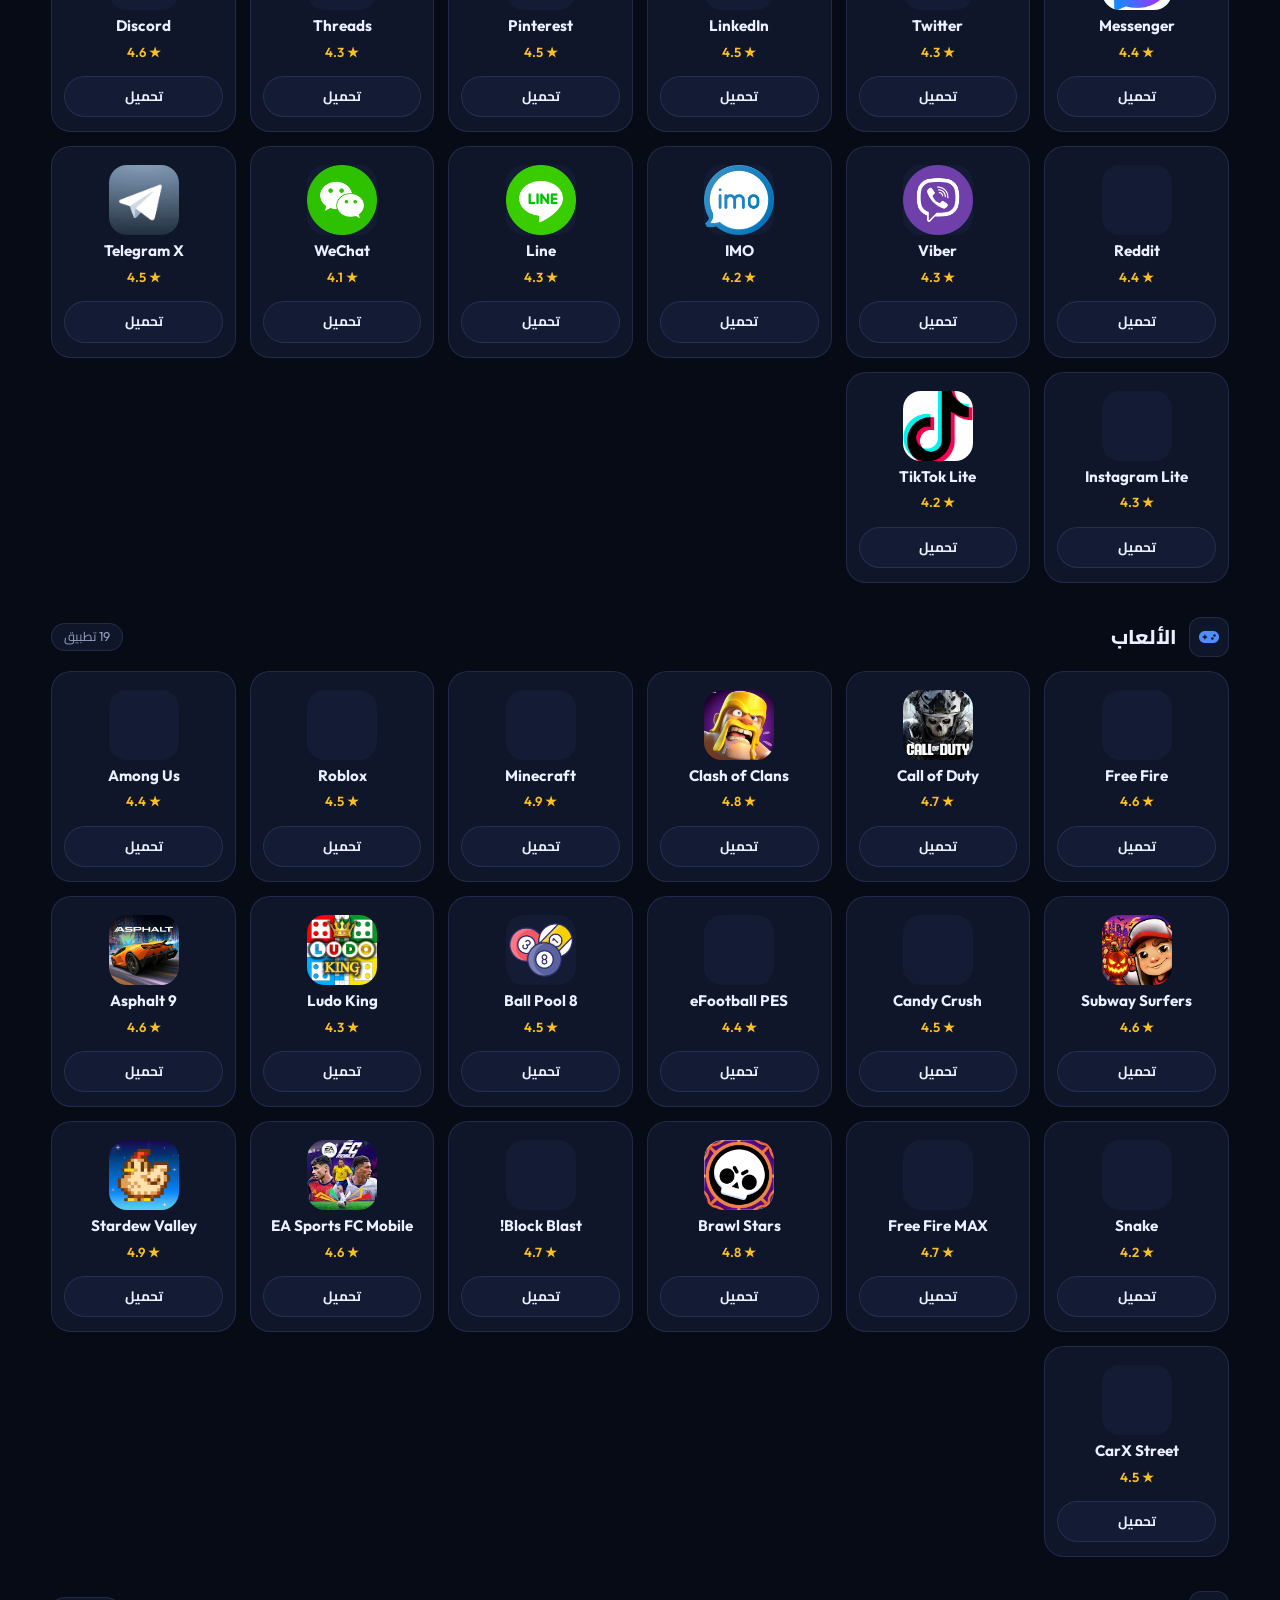
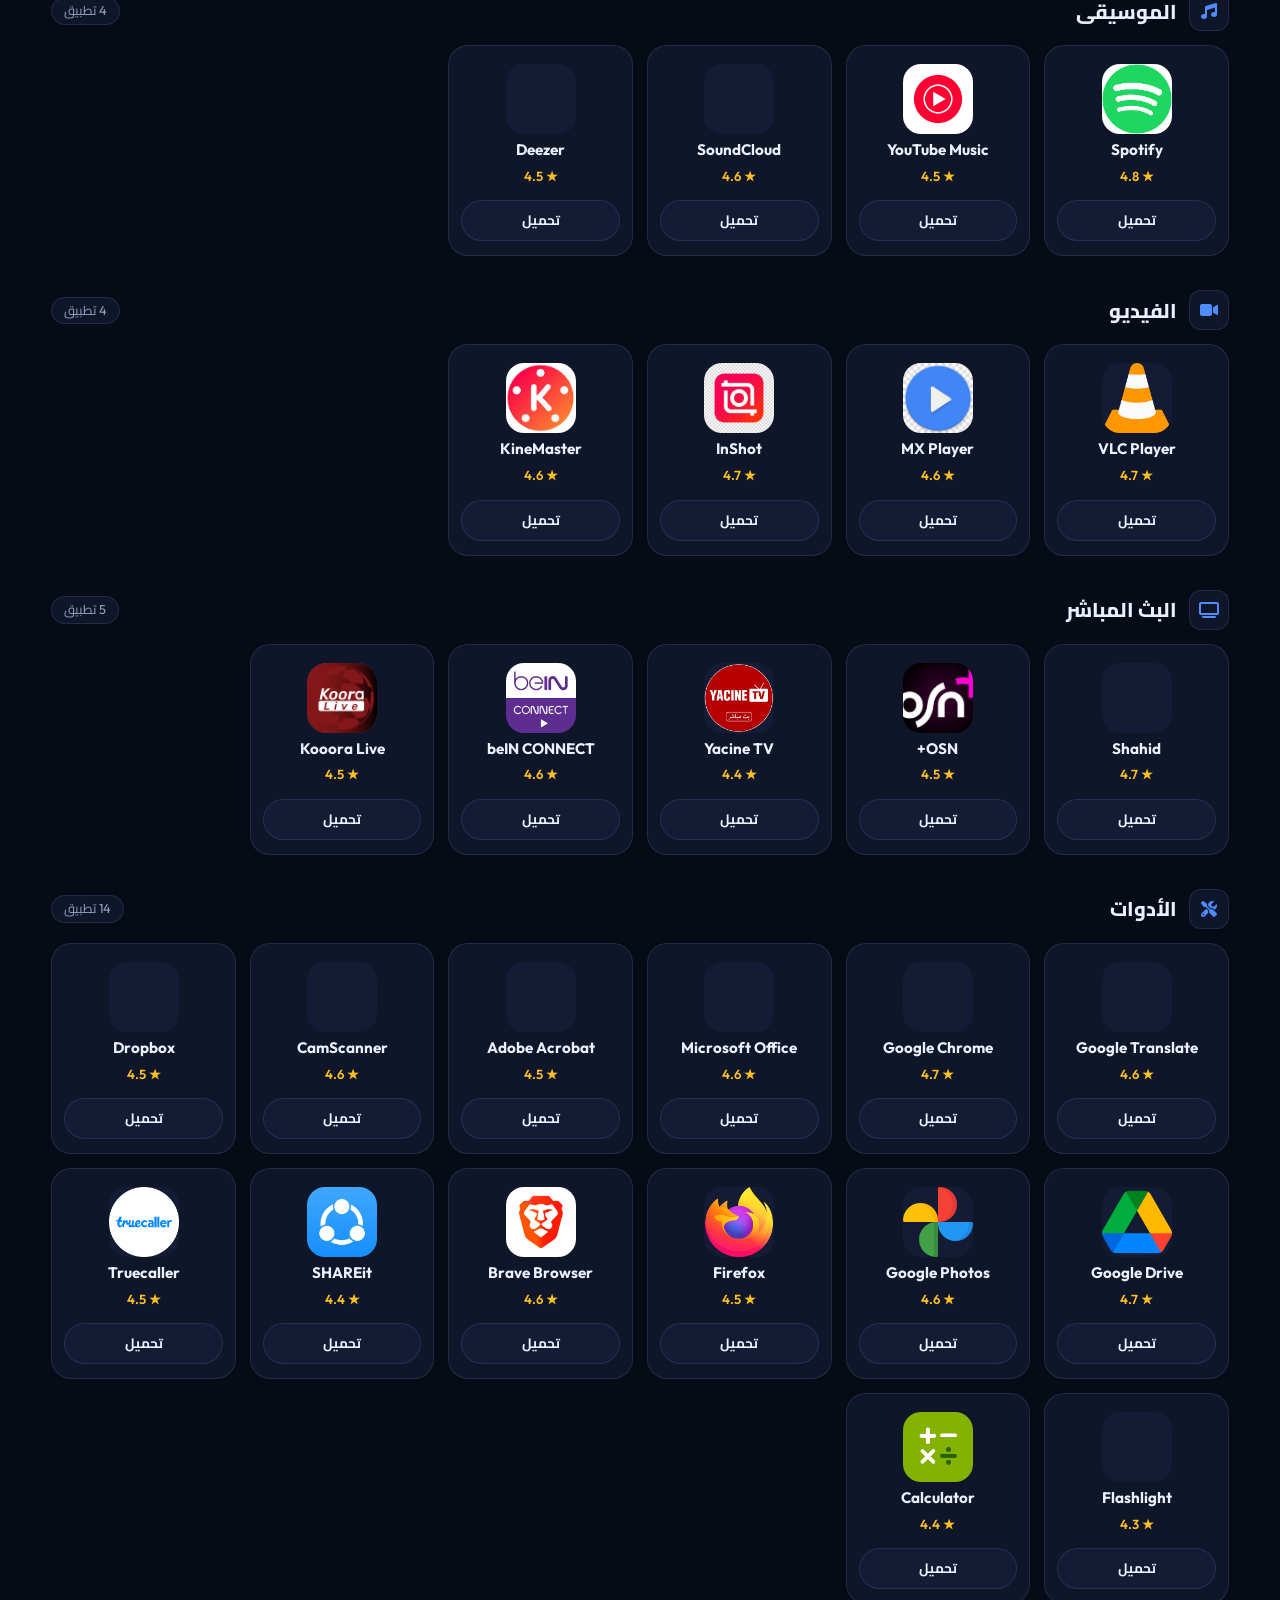
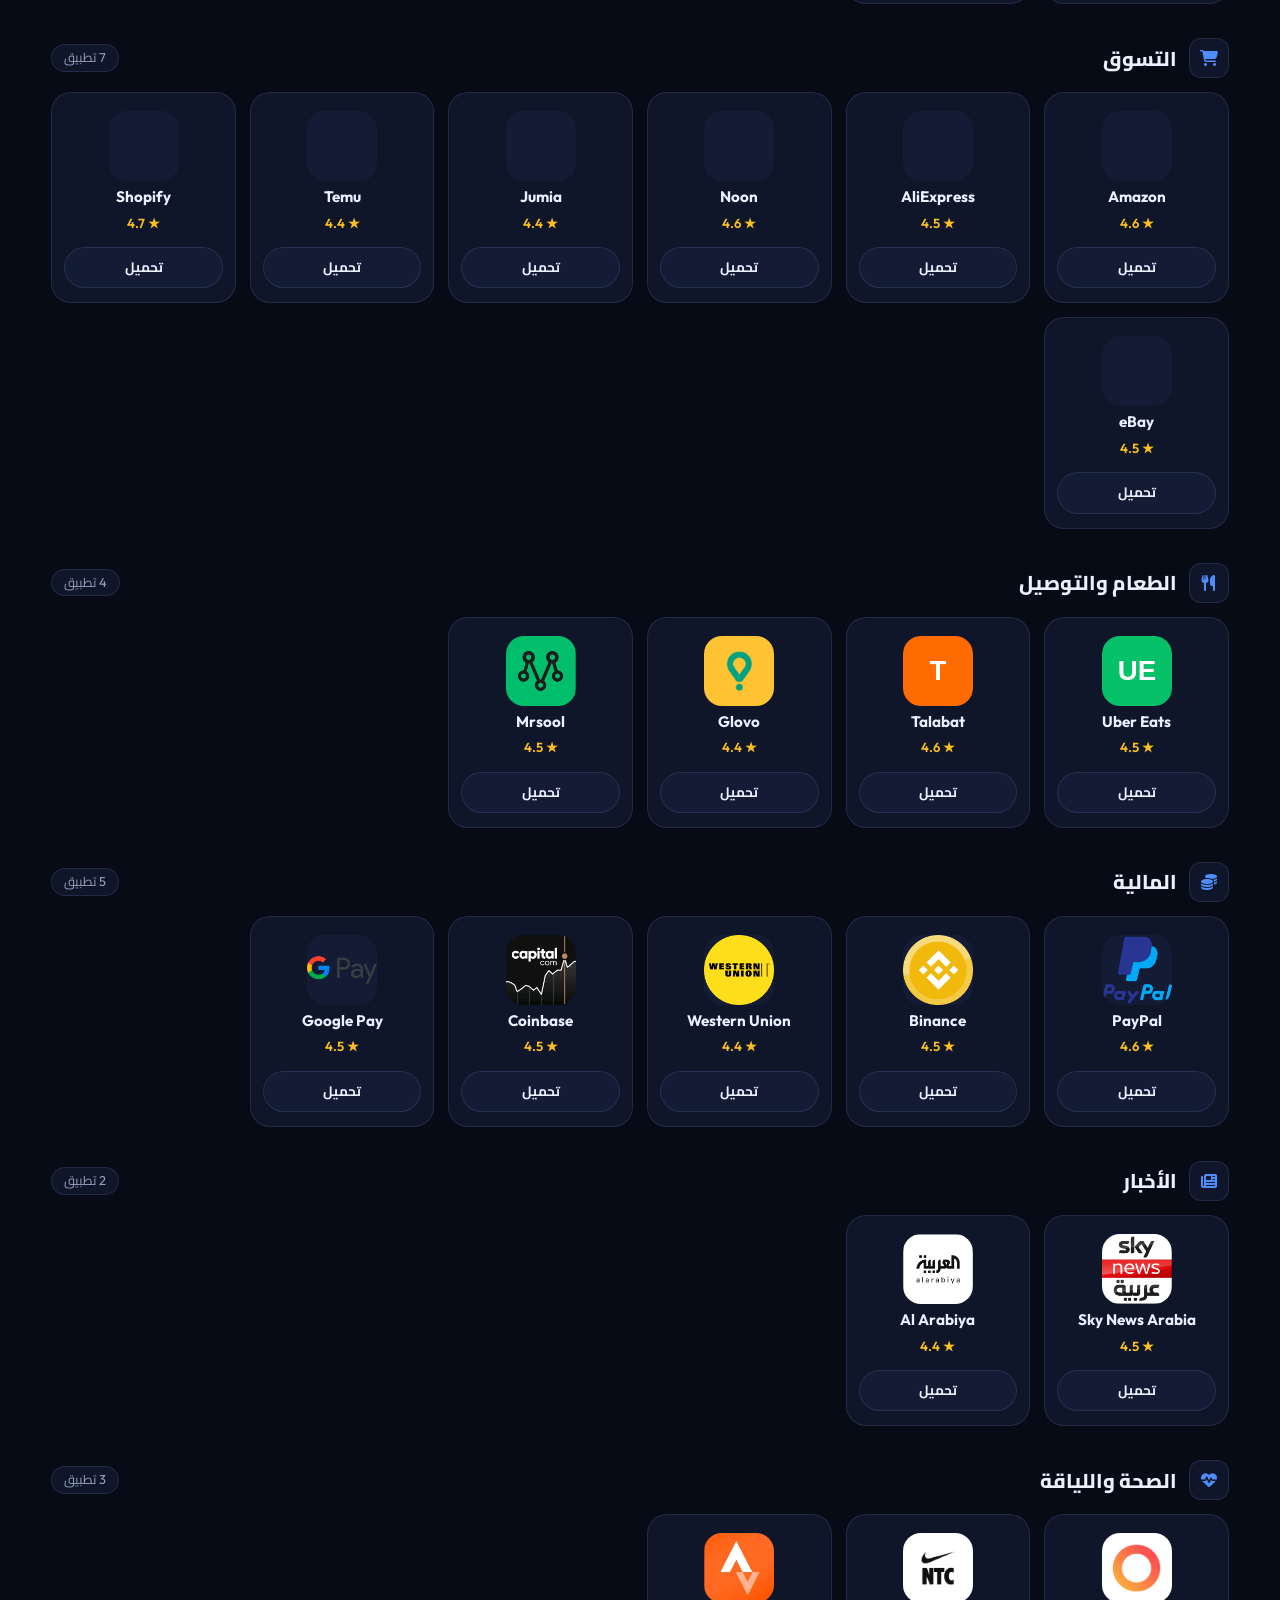
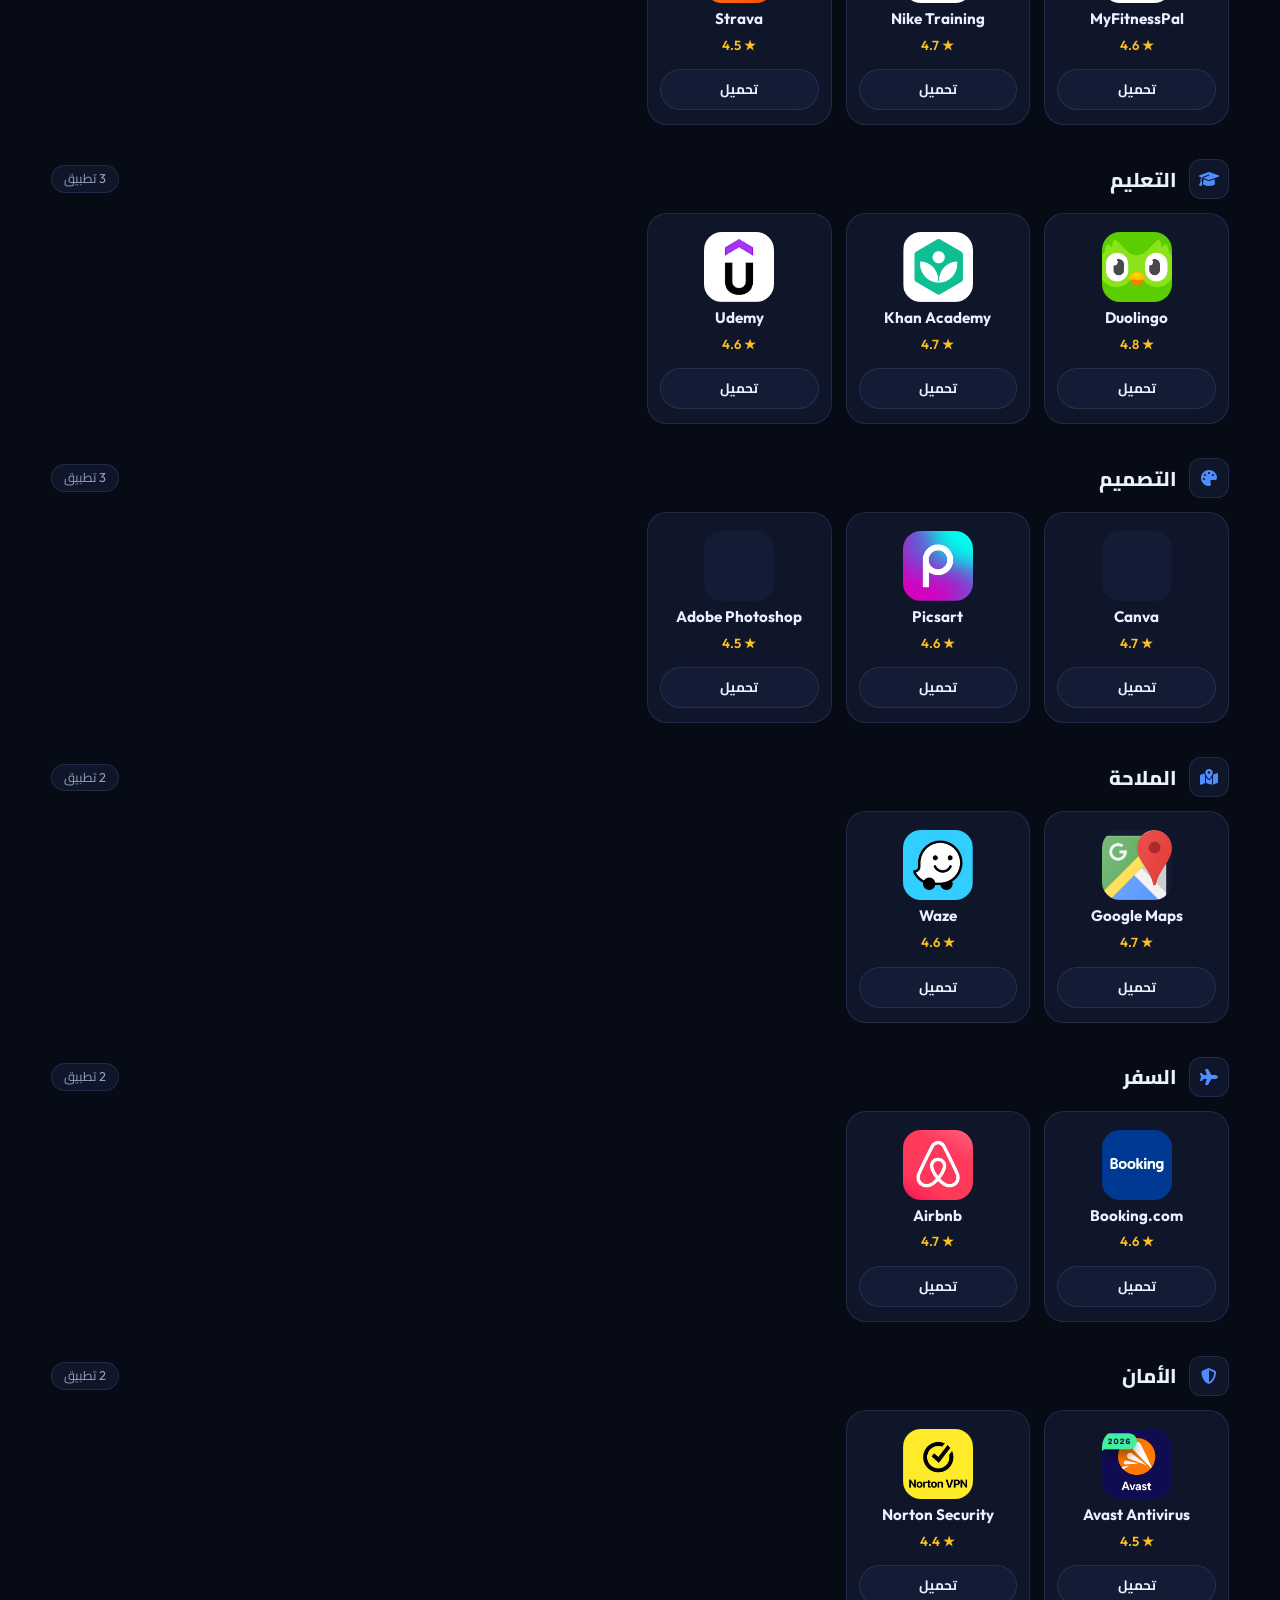
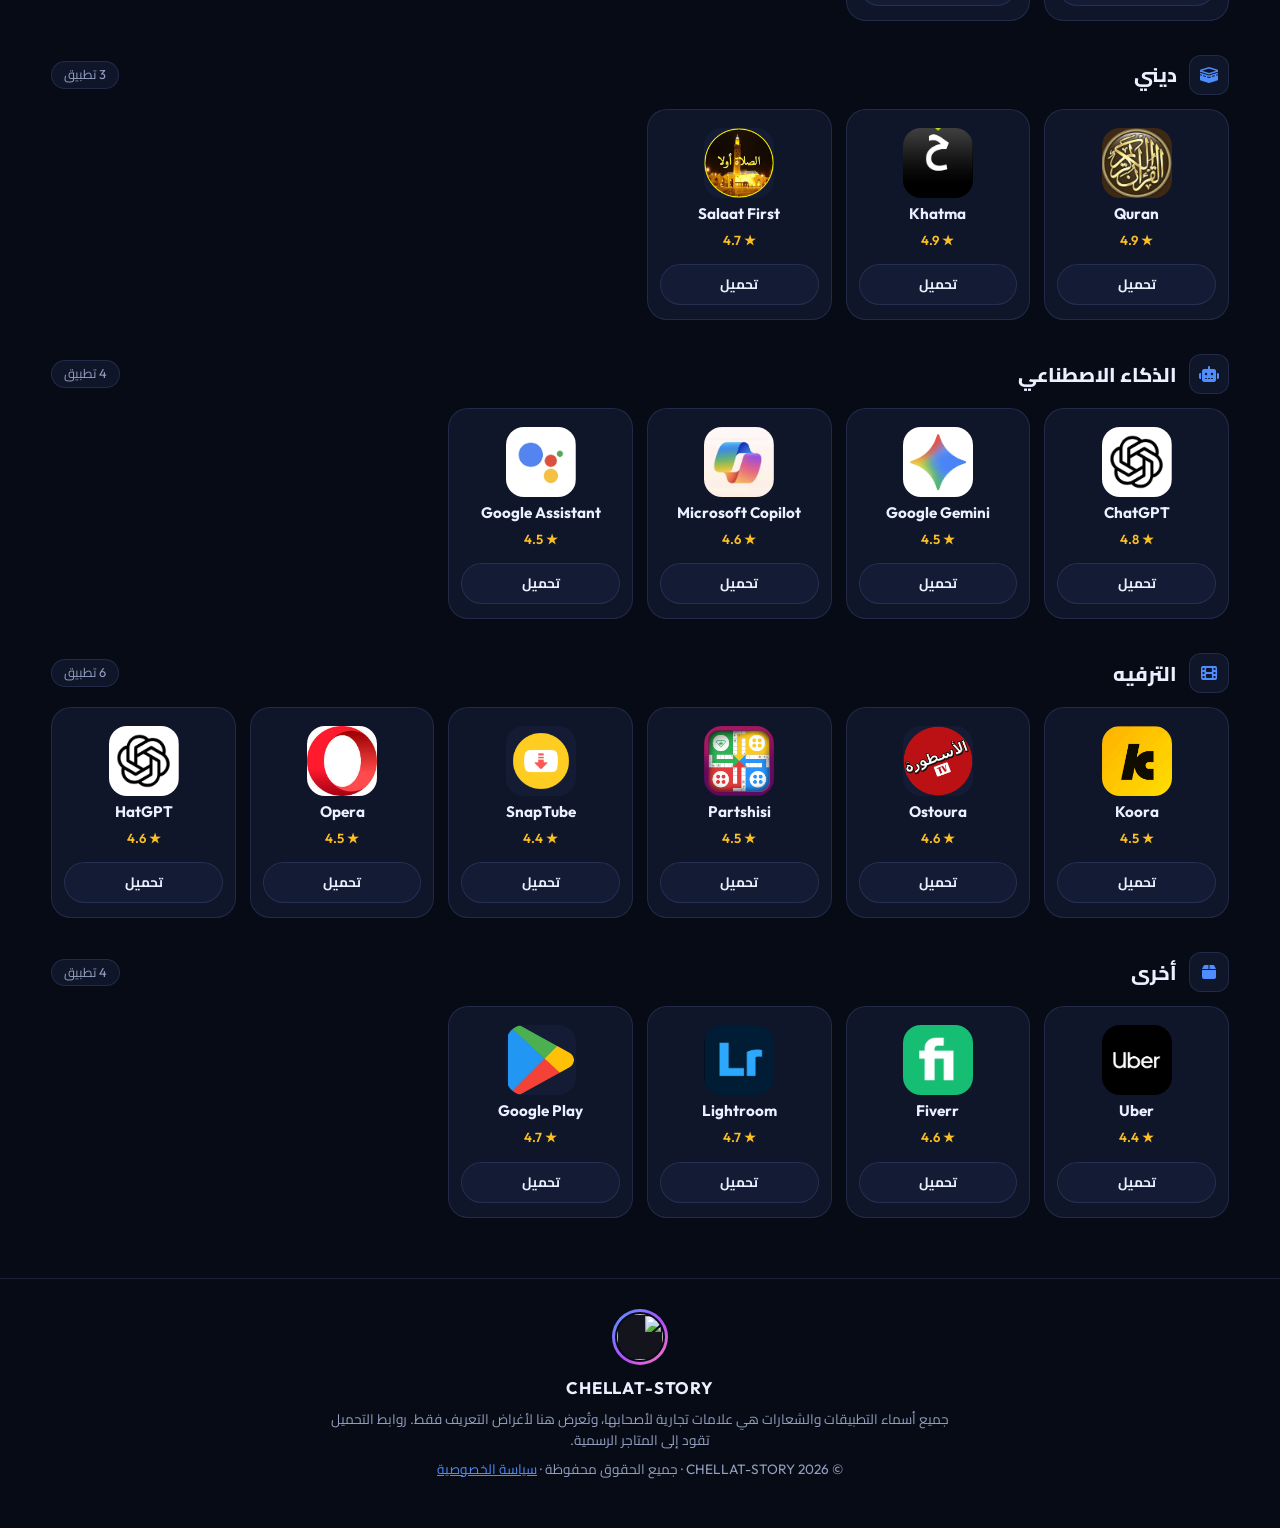
==== commit 8e16a12a: "Update profile image paths in index.html" ====
--- a/index.html
+++ b/index.html
@@ -76,7 +76,7 @@
                 <p data-key="heroText"></p>
                 <div class="hero-cta"><a class="btn btn-primary" href="#chips"><i class="fas fa-compass" aria-hidden="true"></i><span data-key="browse">تصفح الفئات</span></a></div>
             </div>
-            <div class="hero-visual"><div class="avatar hero-avatar"><img src="assets/images/Profile.png" alt="CHELLAT-STORY profile" width="300" height="300" fetchpriority="high"></div></div>
+            <div class="hero-visual"><div class="avatar hero-avatar"><img src="assets/images/icons/Profile.jpg" alt="CHELLAT-STORY profile" width="300" height="300" fetchpriority="high"></div></div>
         </section>
 
         <div class="wrap">
@@ -101,7 +101,7 @@
 
     <footer class="site-footer">
         <div class="wrap">
-            <span class="avatar"><img src="assets/images/icons/Profile.png" alt="" width="56" height="56" loading="lazy"></span>
+            <span class="avatar"><img src="assets/images/icons/Profile.jpg" alt="" width="56" height="56" loading="lazy"></span>
             <strong>CHELLAT-STORY</strong>
             <p data-key="disclaimer"></p>
             <p>© <span id="year"></span> CHELLAT-STORY · <span data-key="footer">جميع الحقوق محفوظة</span> · <a href="privacy.html" data-key="privacy">سياسة الخصوصية</a></p>
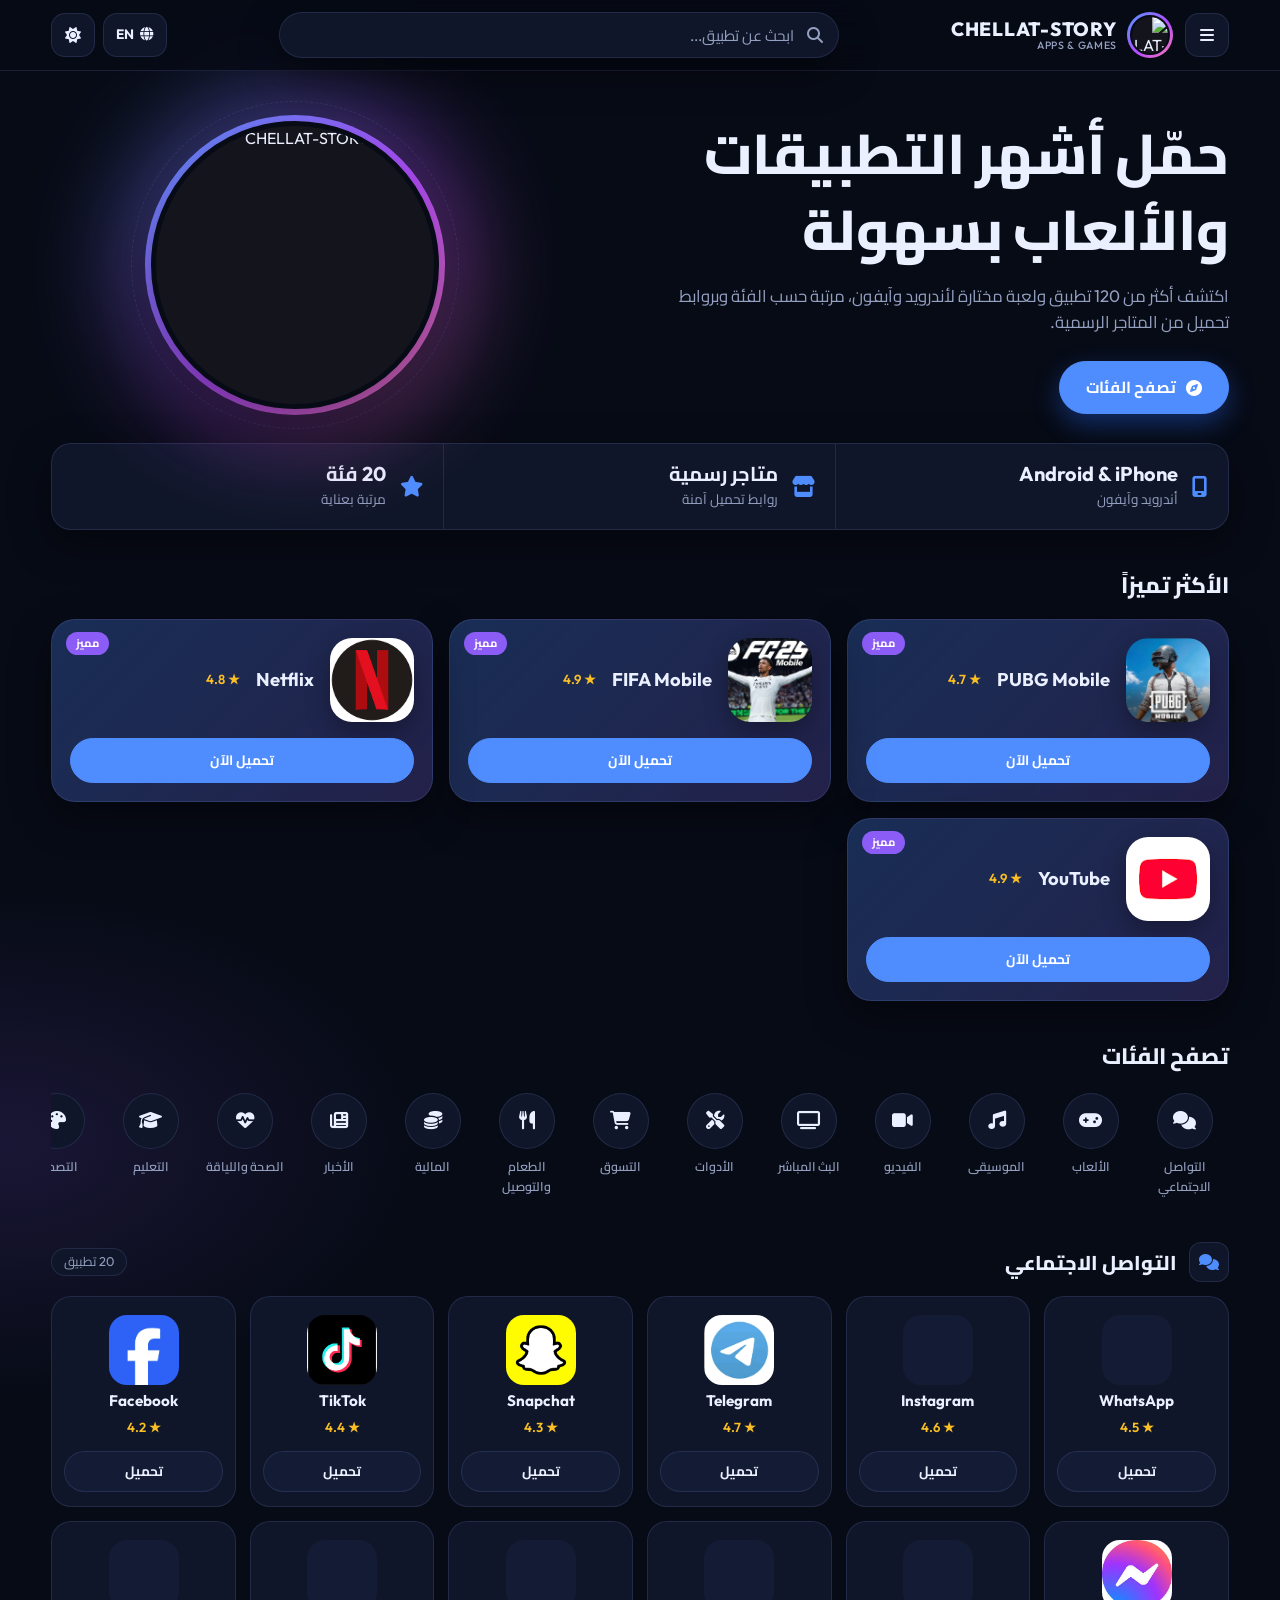
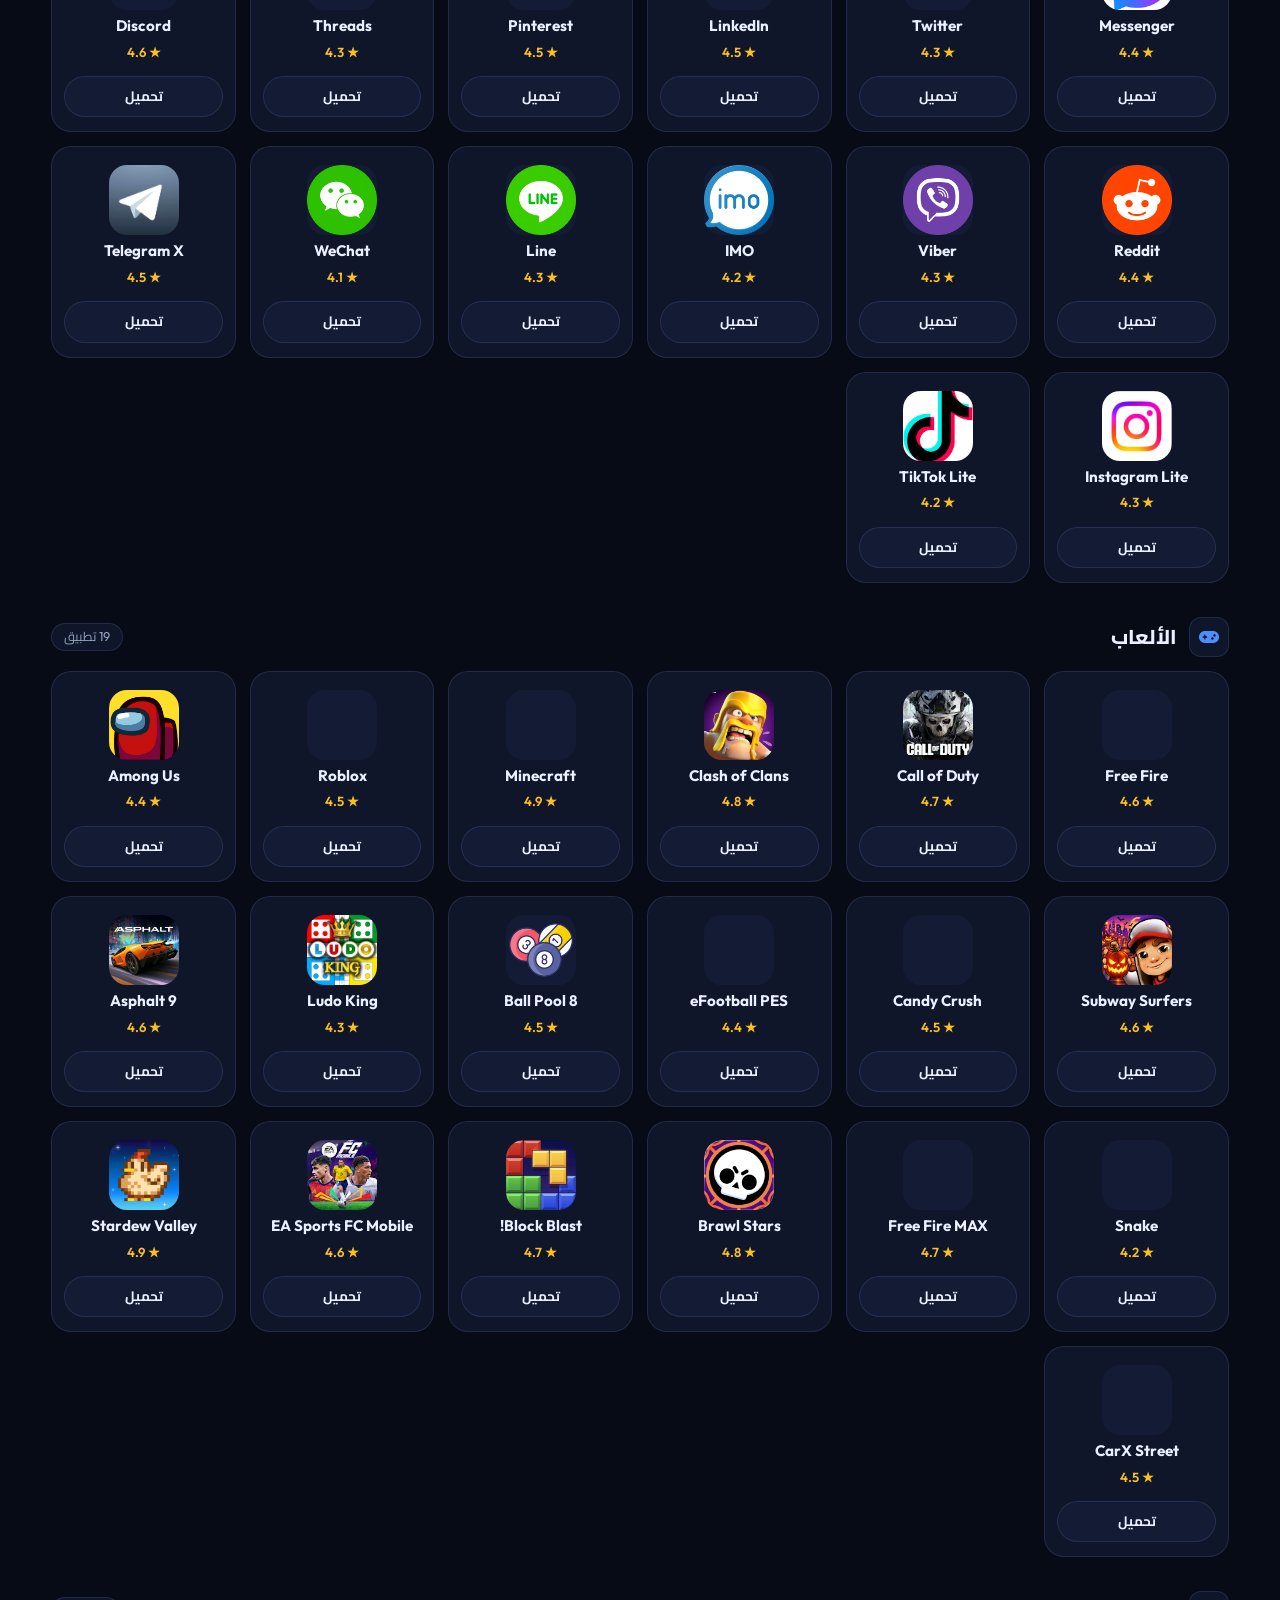
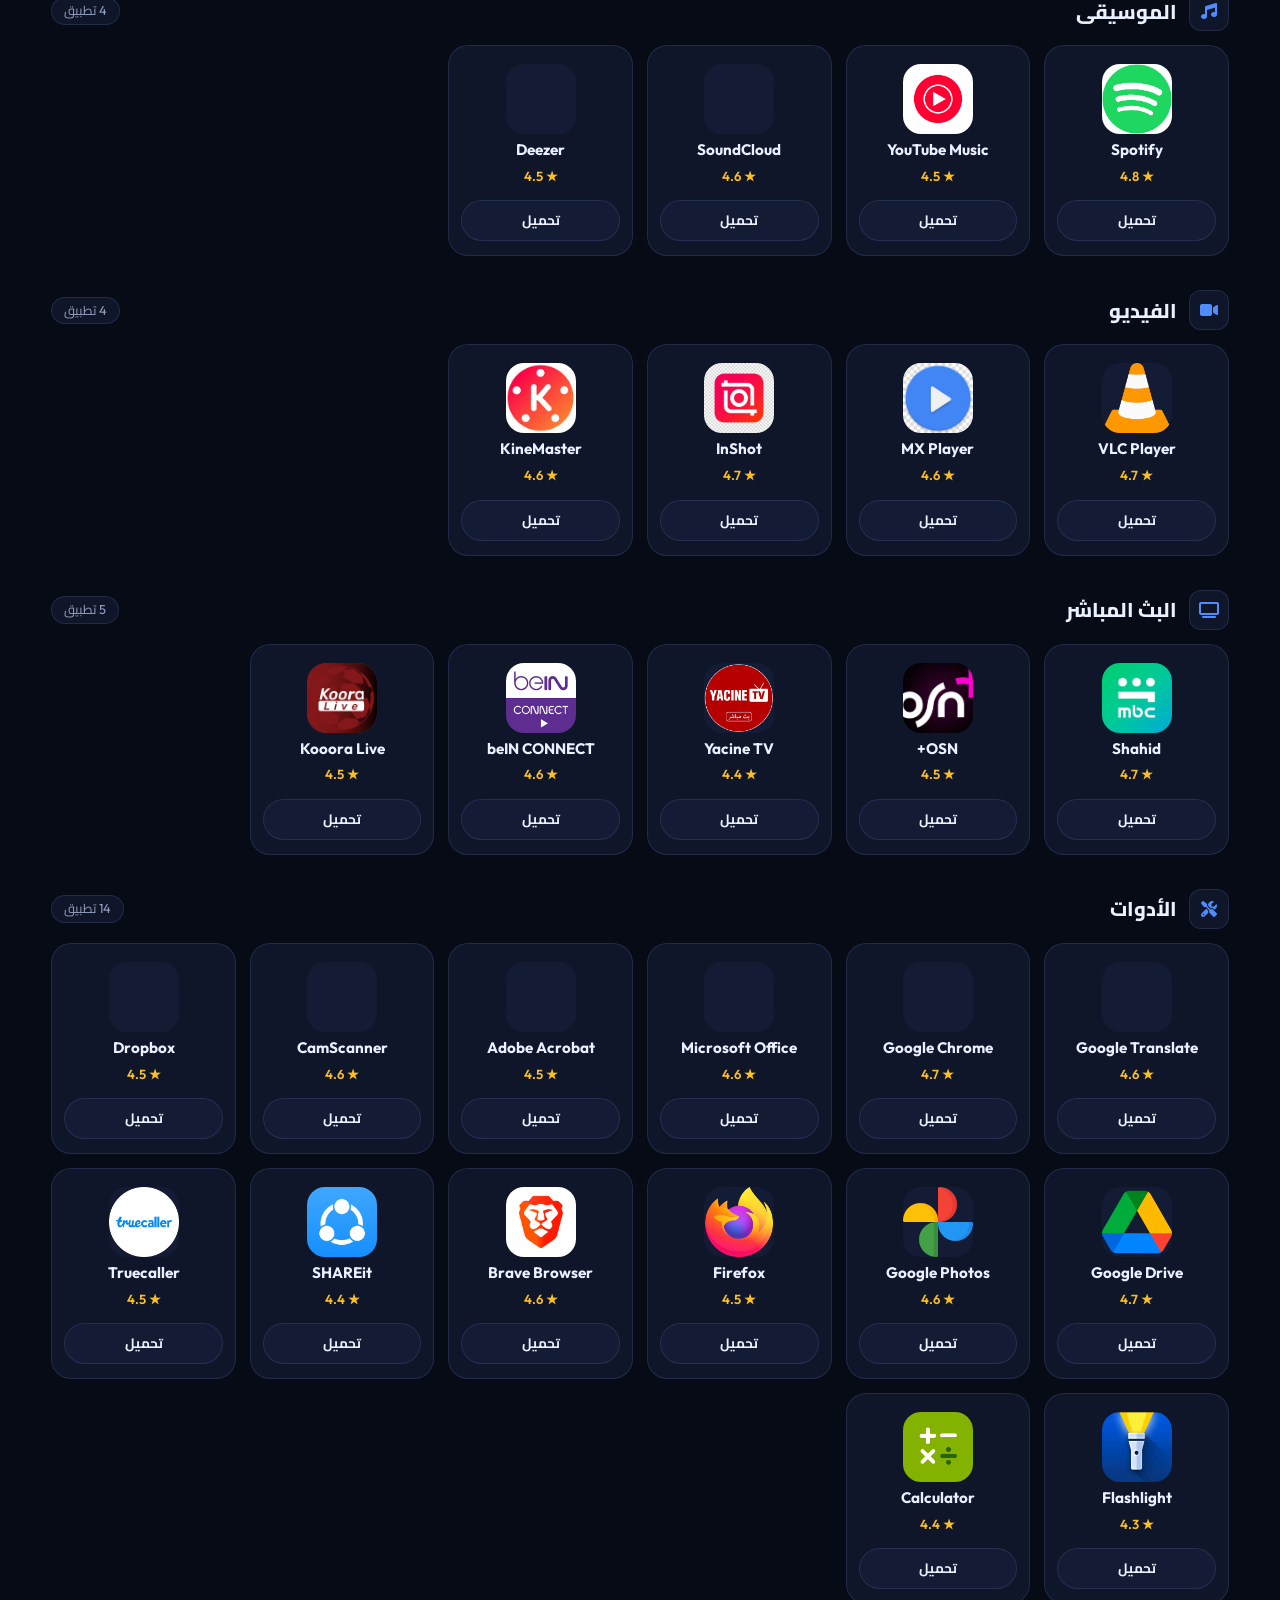
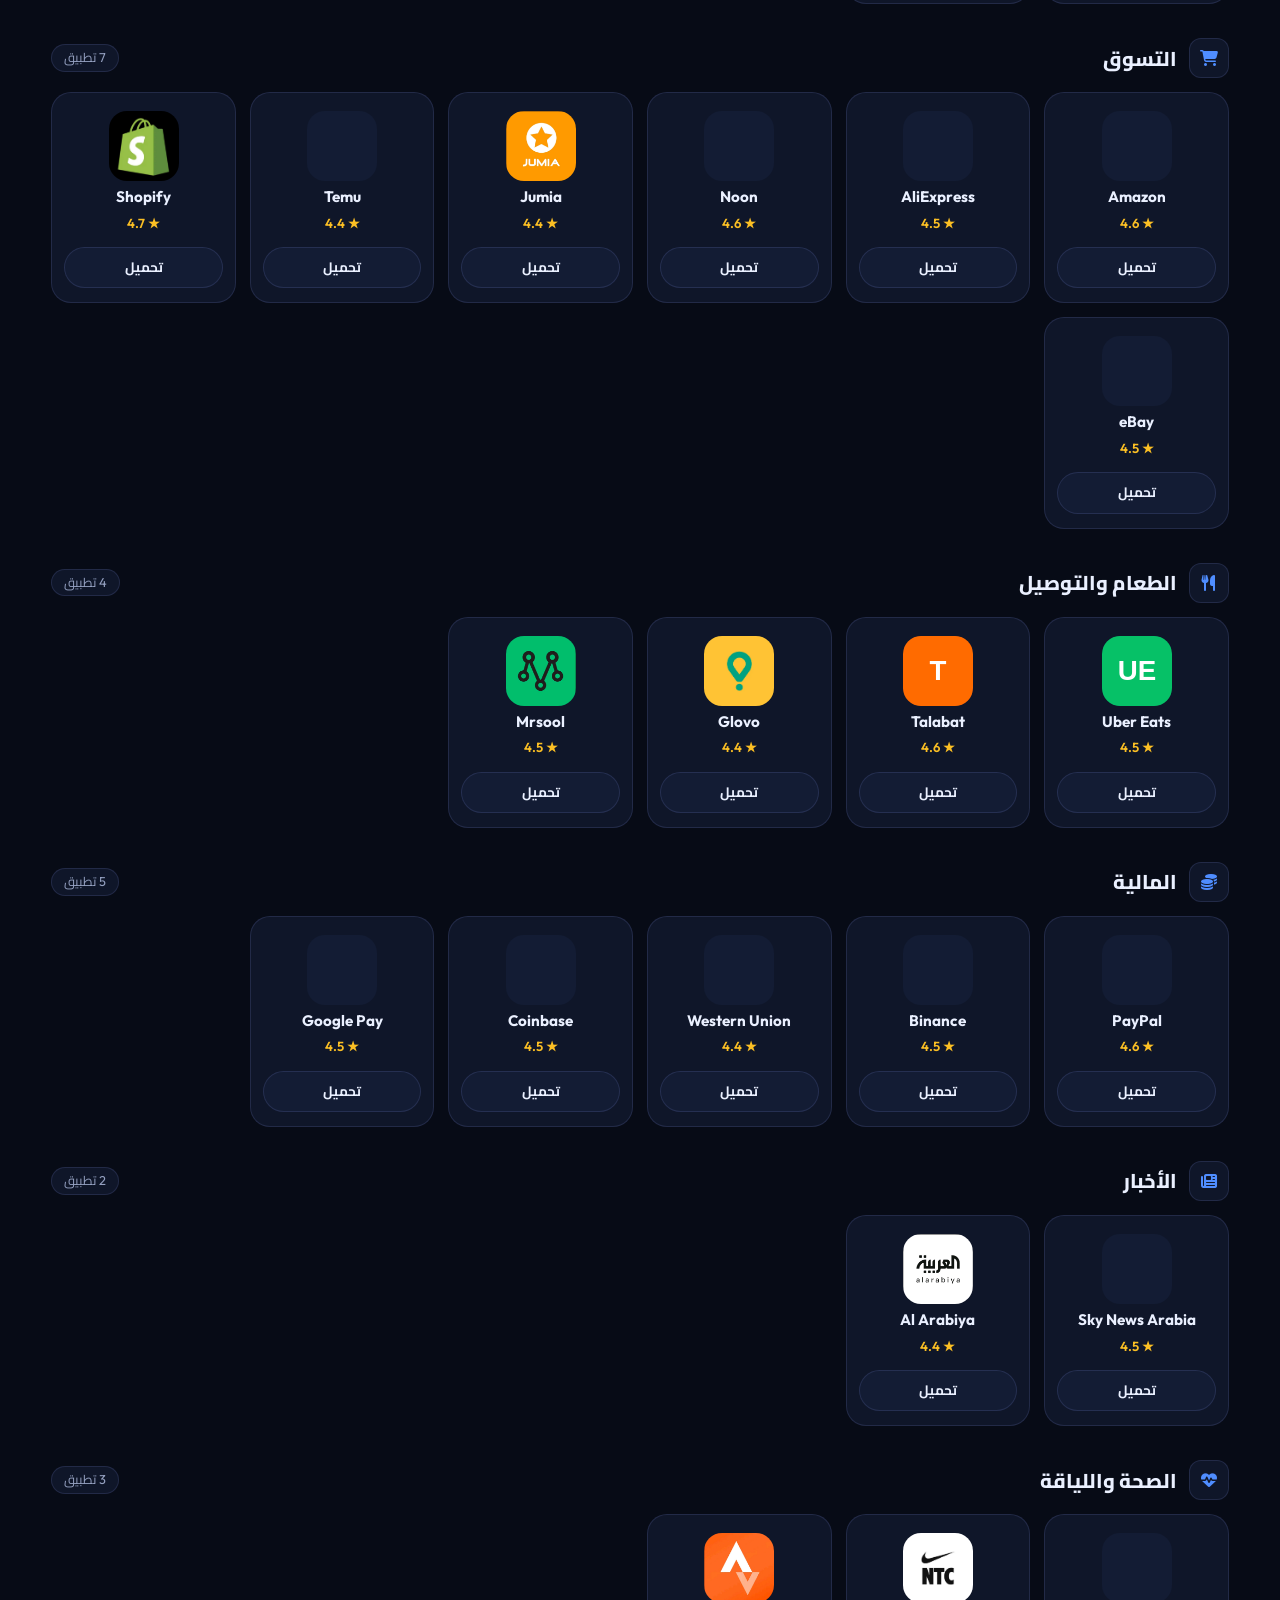
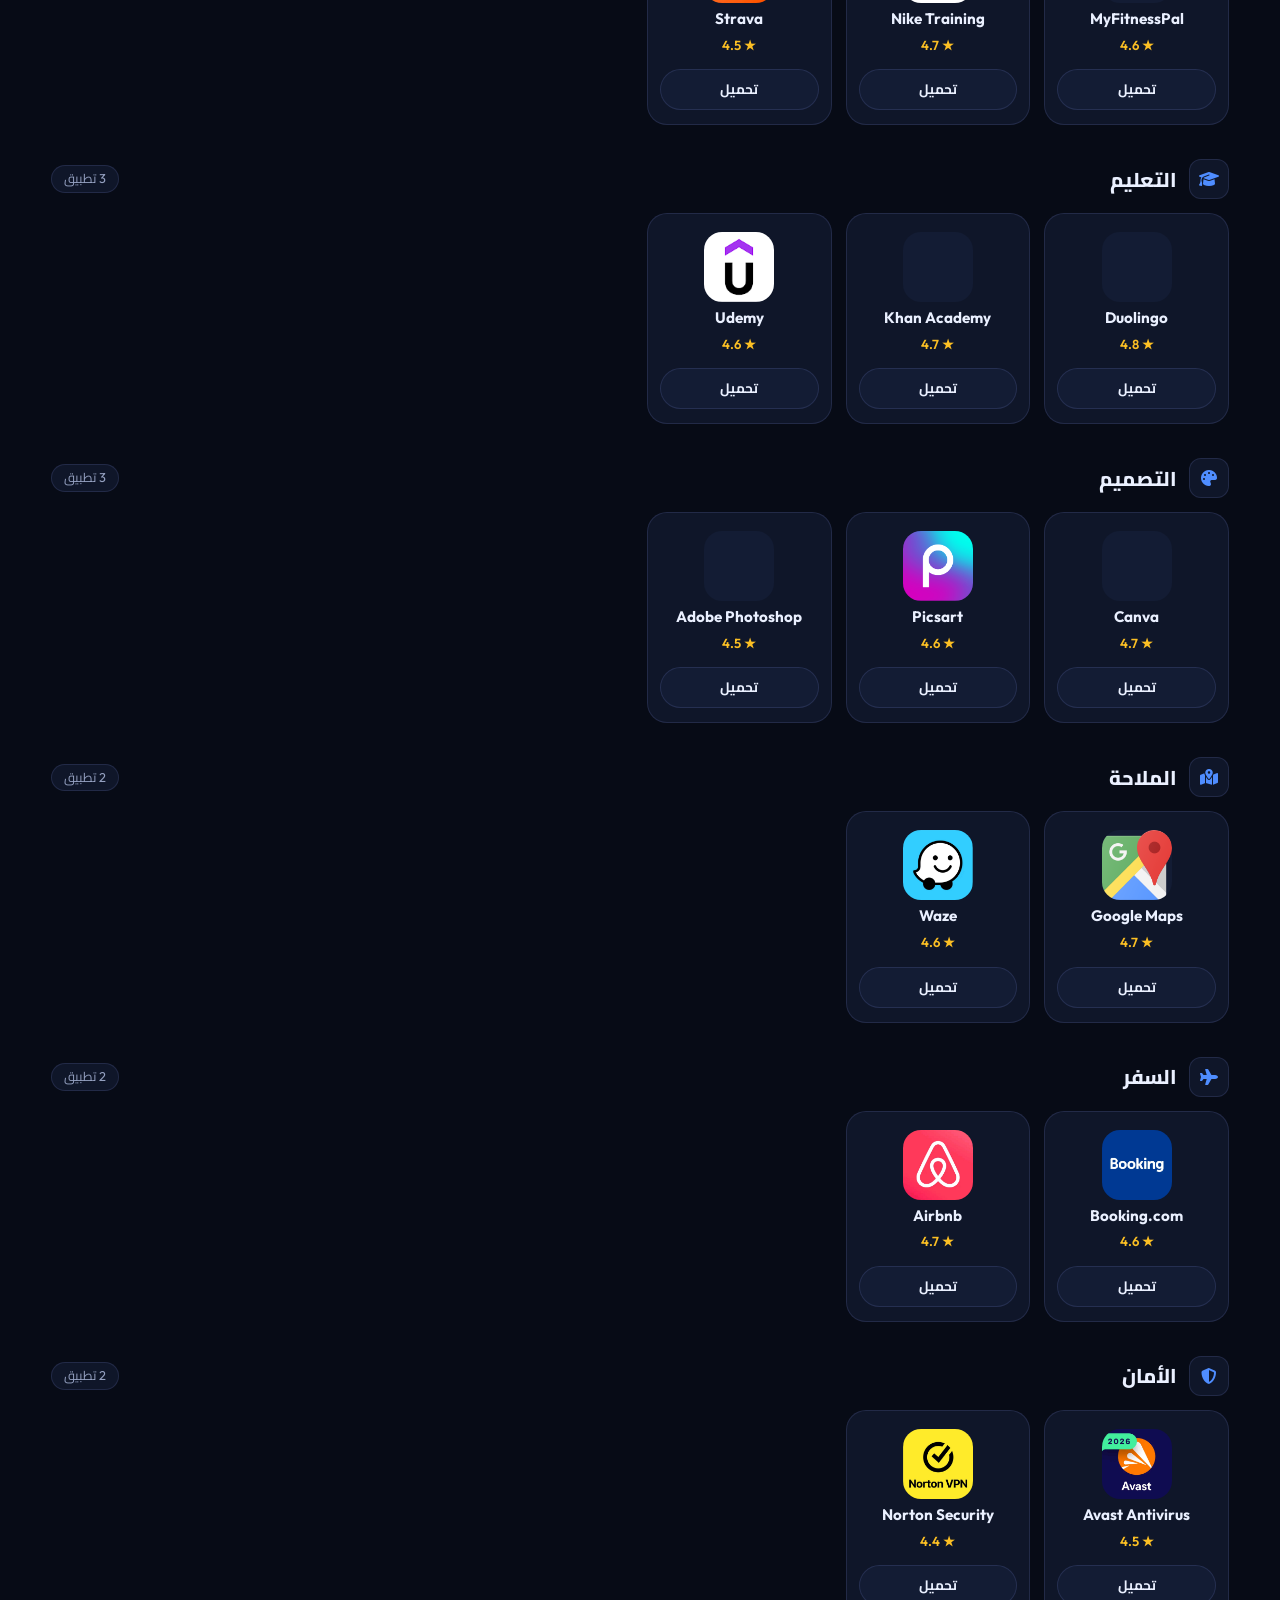
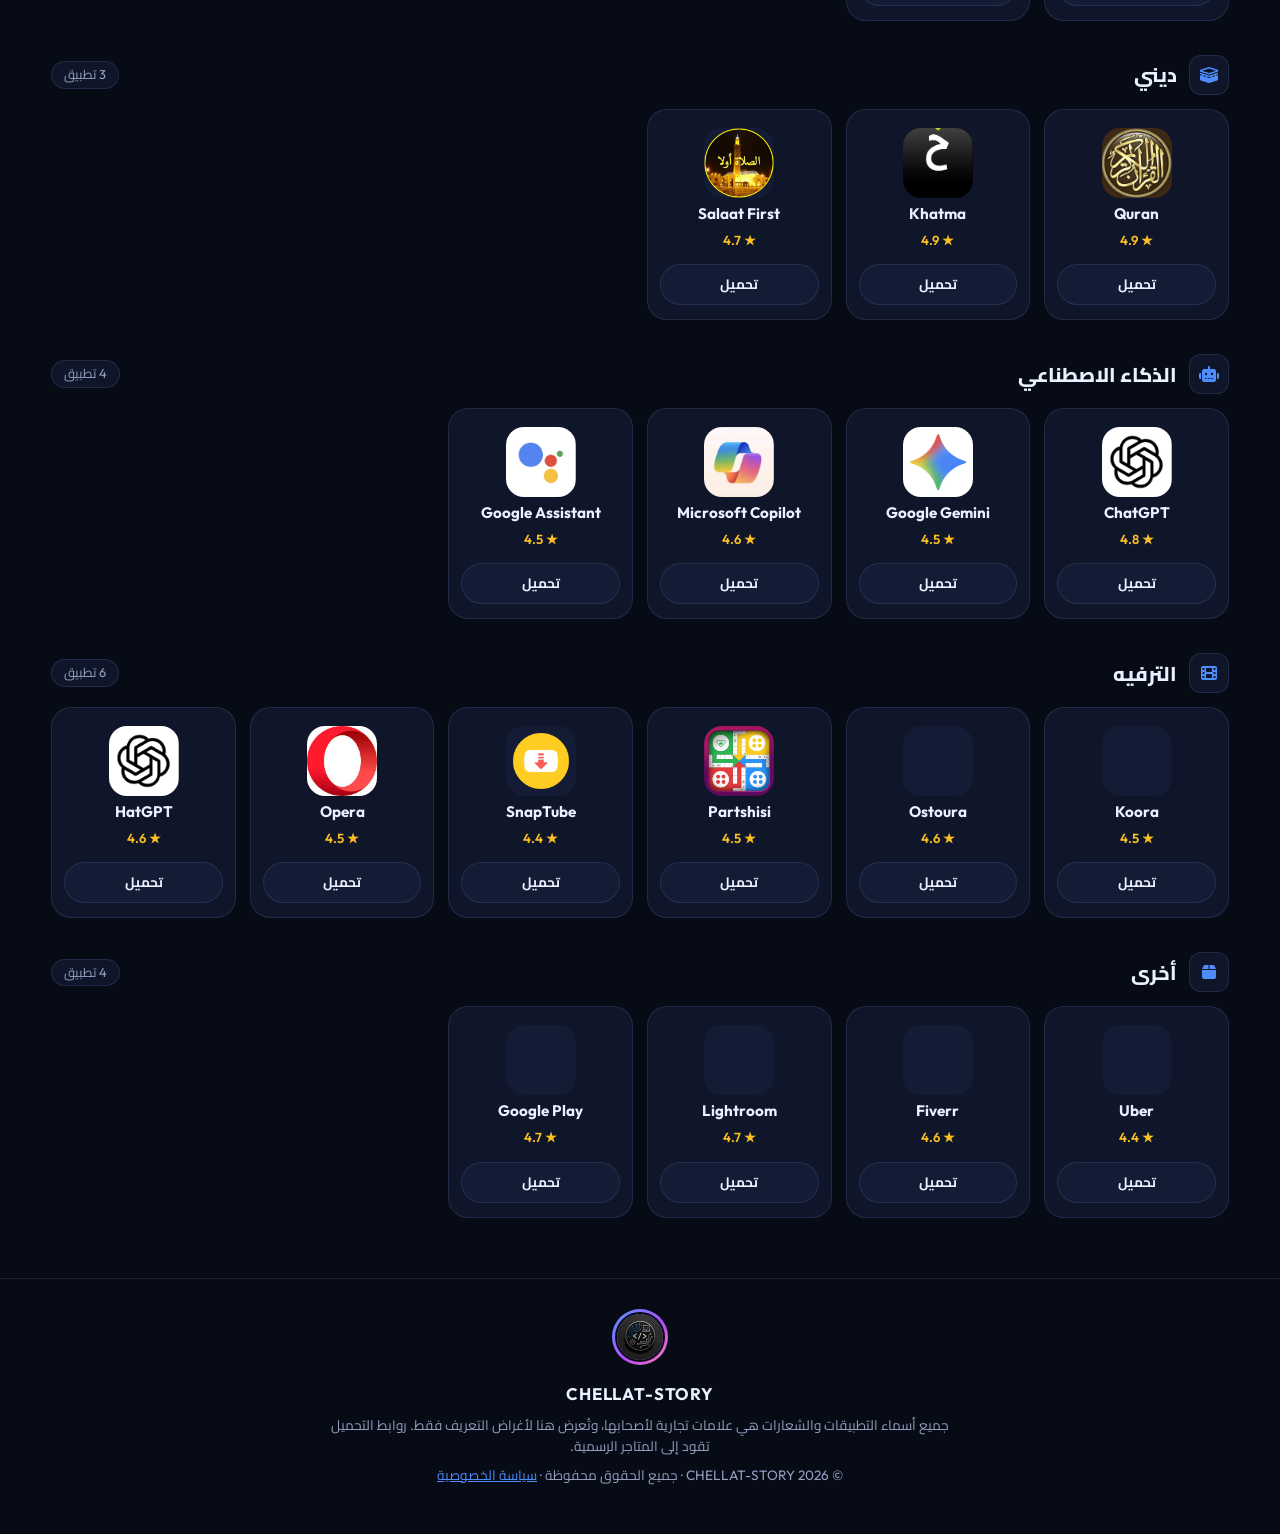
==== commit aca78325: "Fix image source case sensitivity in footer" ====
--- a/index.html
+++ b/index.html
@@ -101,7 +101,7 @@
 
     <footer class="site-footer">
         <div class="wrap">
-            <span class="avatar"><img src="assets/images/icons/Profile.jpg" alt="" width="56" height="56" loading="lazy"></span>
+            <span class="avatar"><img src="assets/images/icons/profile.jpg" alt="" width="56" height="56" loading="lazy"></span>
             <strong>CHELLAT-STORY</strong>
             <p data-key="disclaimer"></p>
             <p>© <span id="year"></span> CHELLAT-STORY · <span data-key="footer">جميع الحقوق محفوظة</span> · <a href="privacy.html" data-key="privacy">سياسة الخصوصية</a></p>
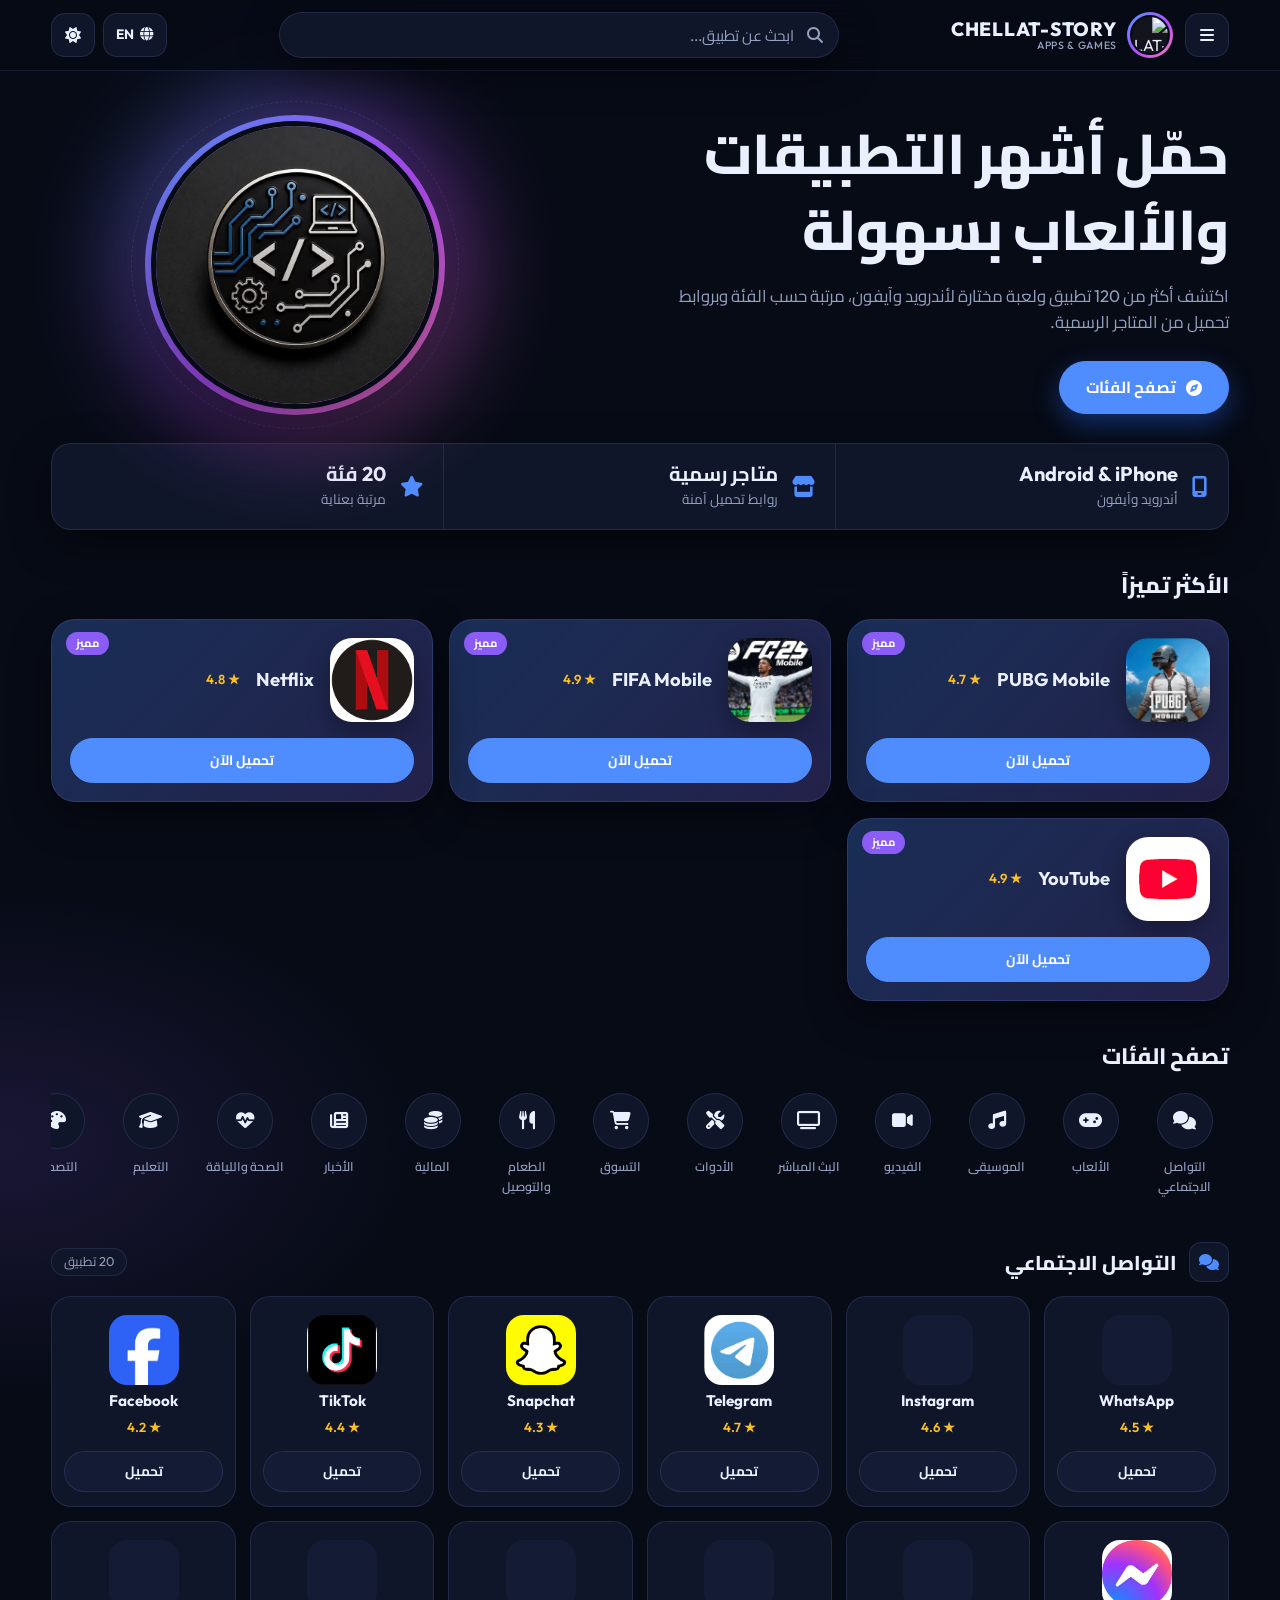
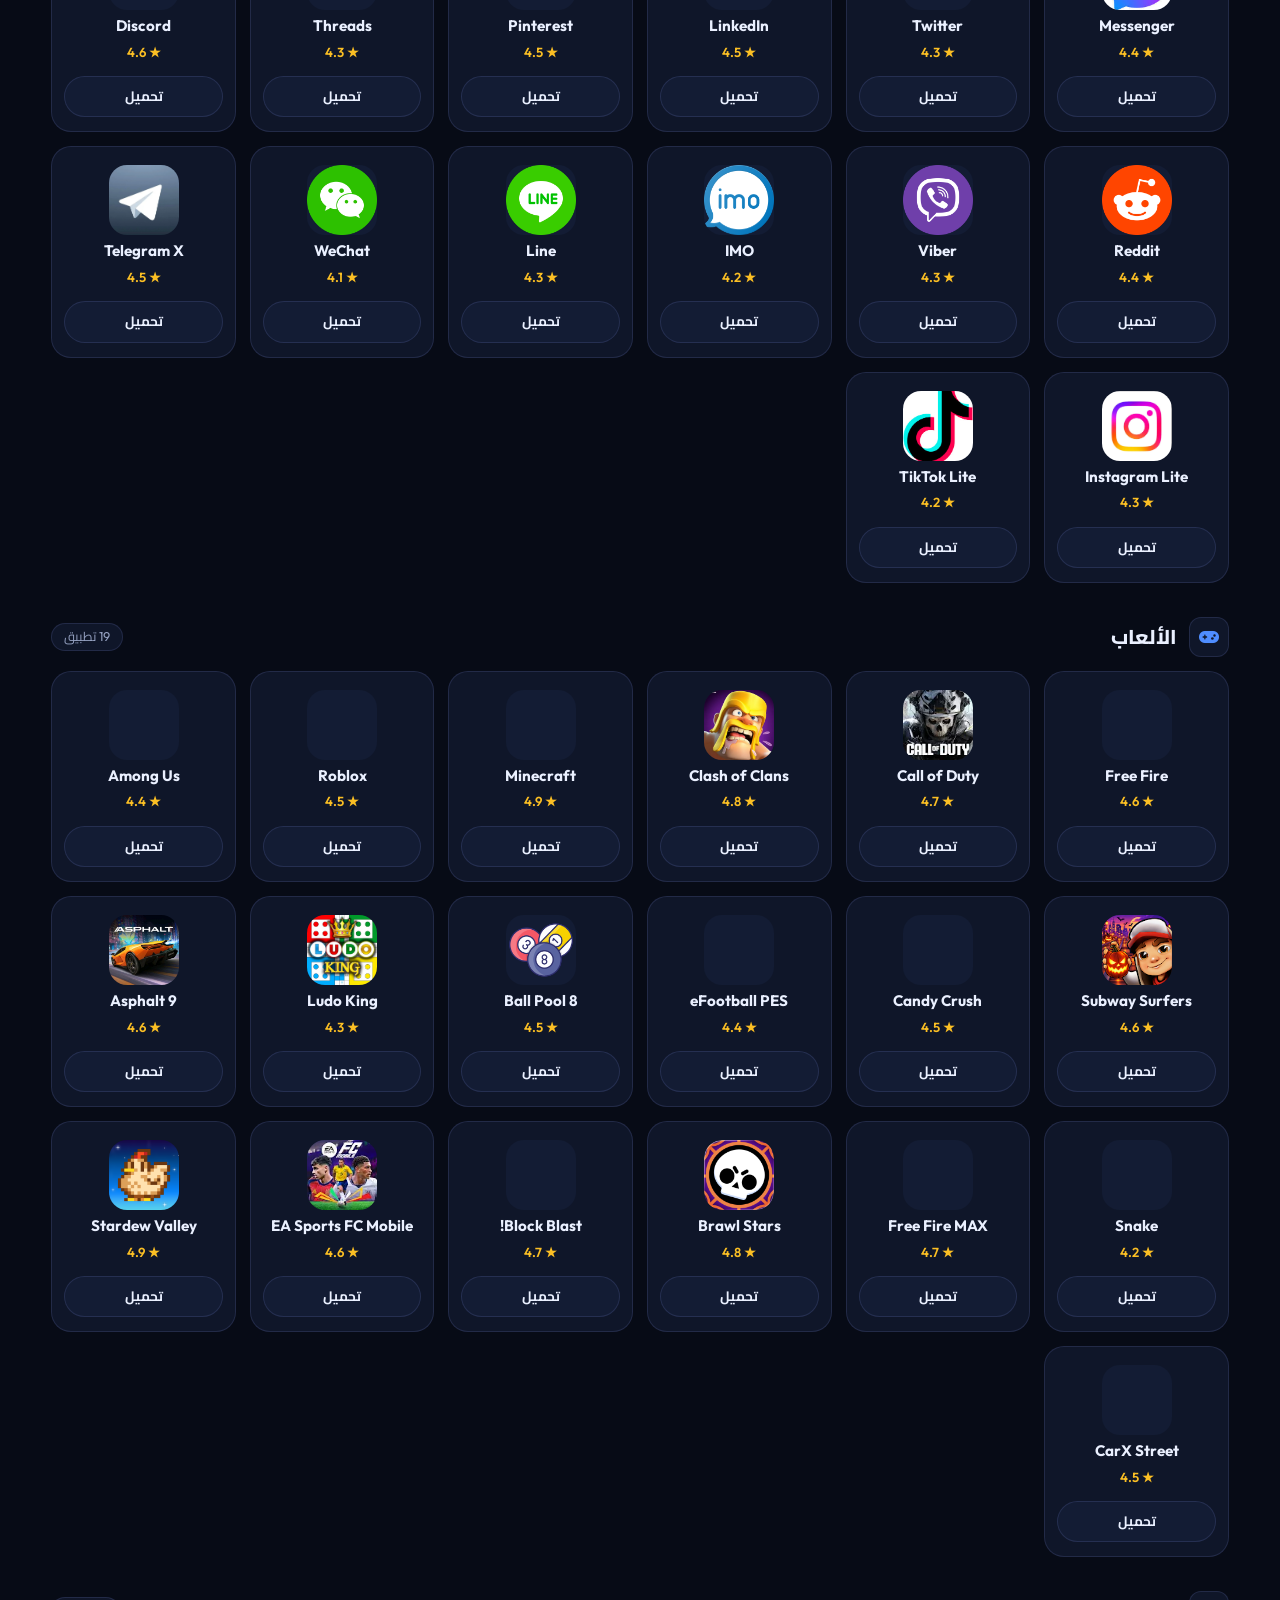
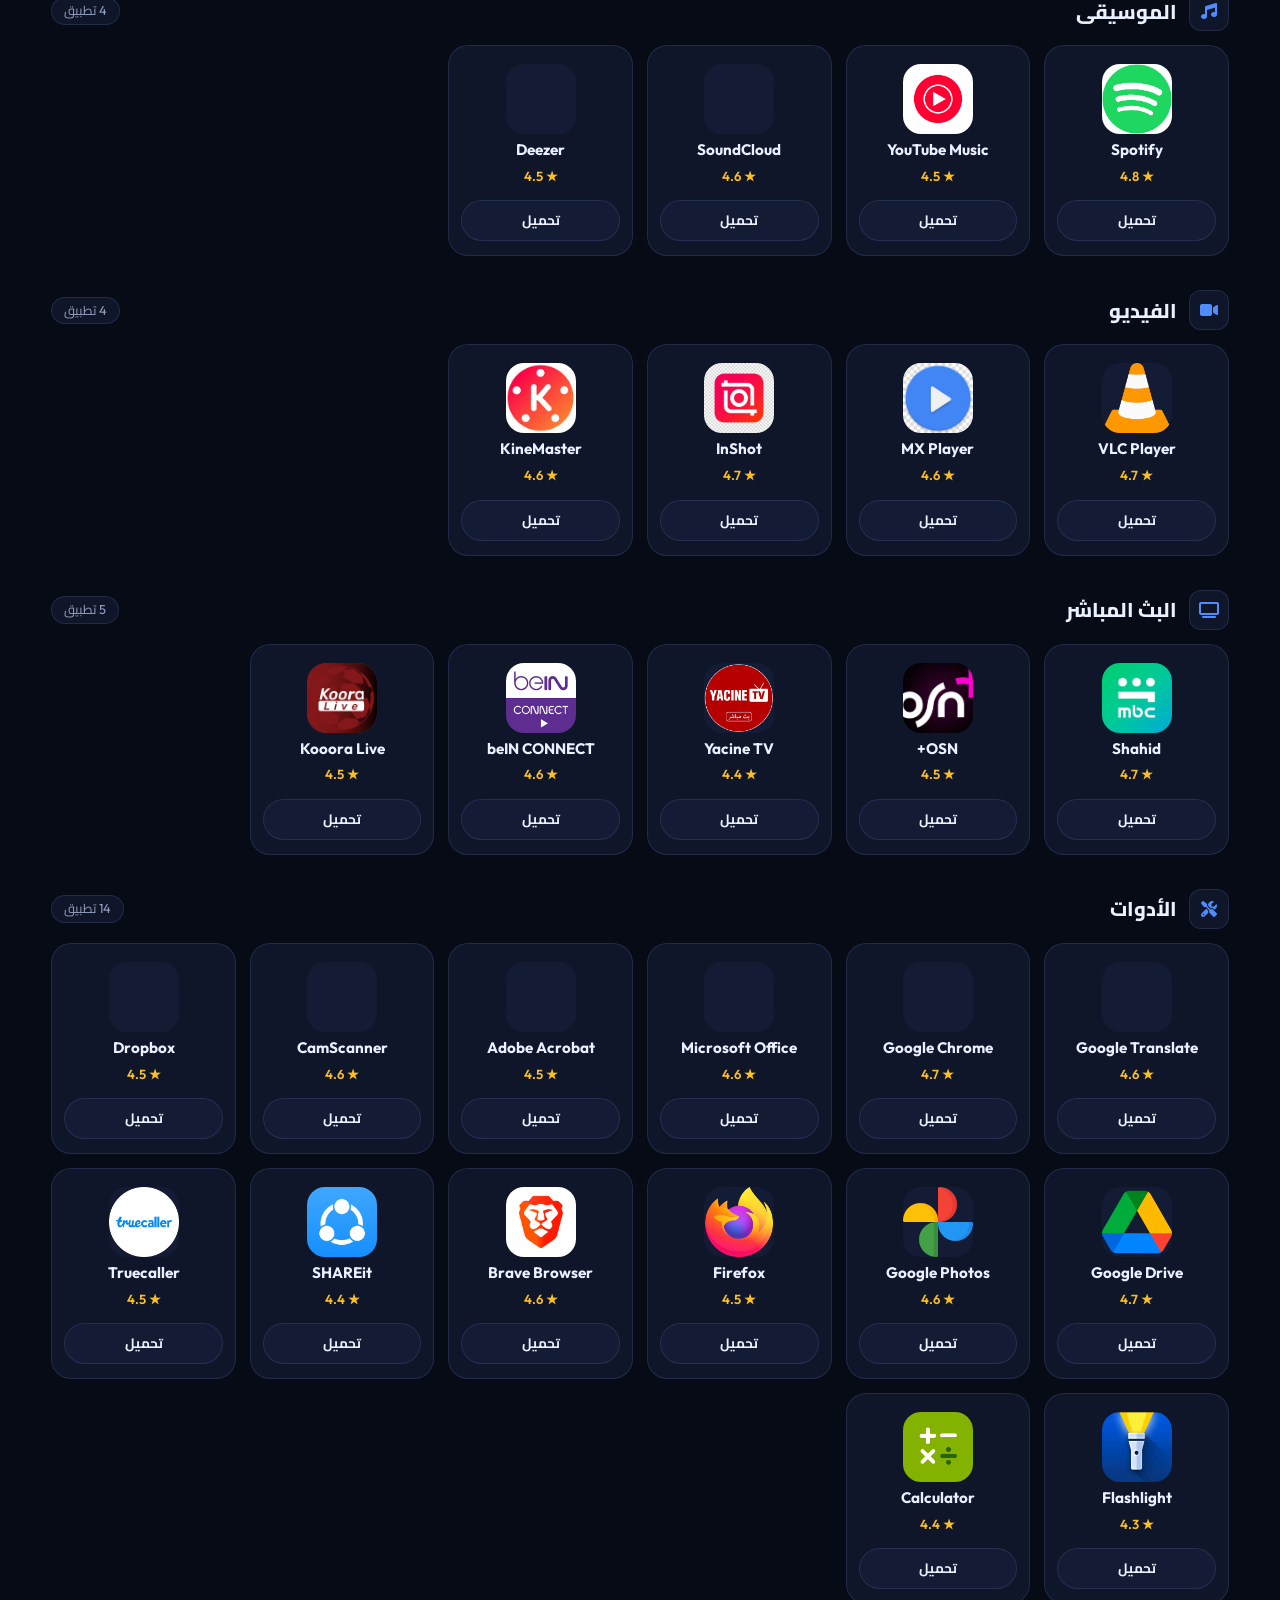
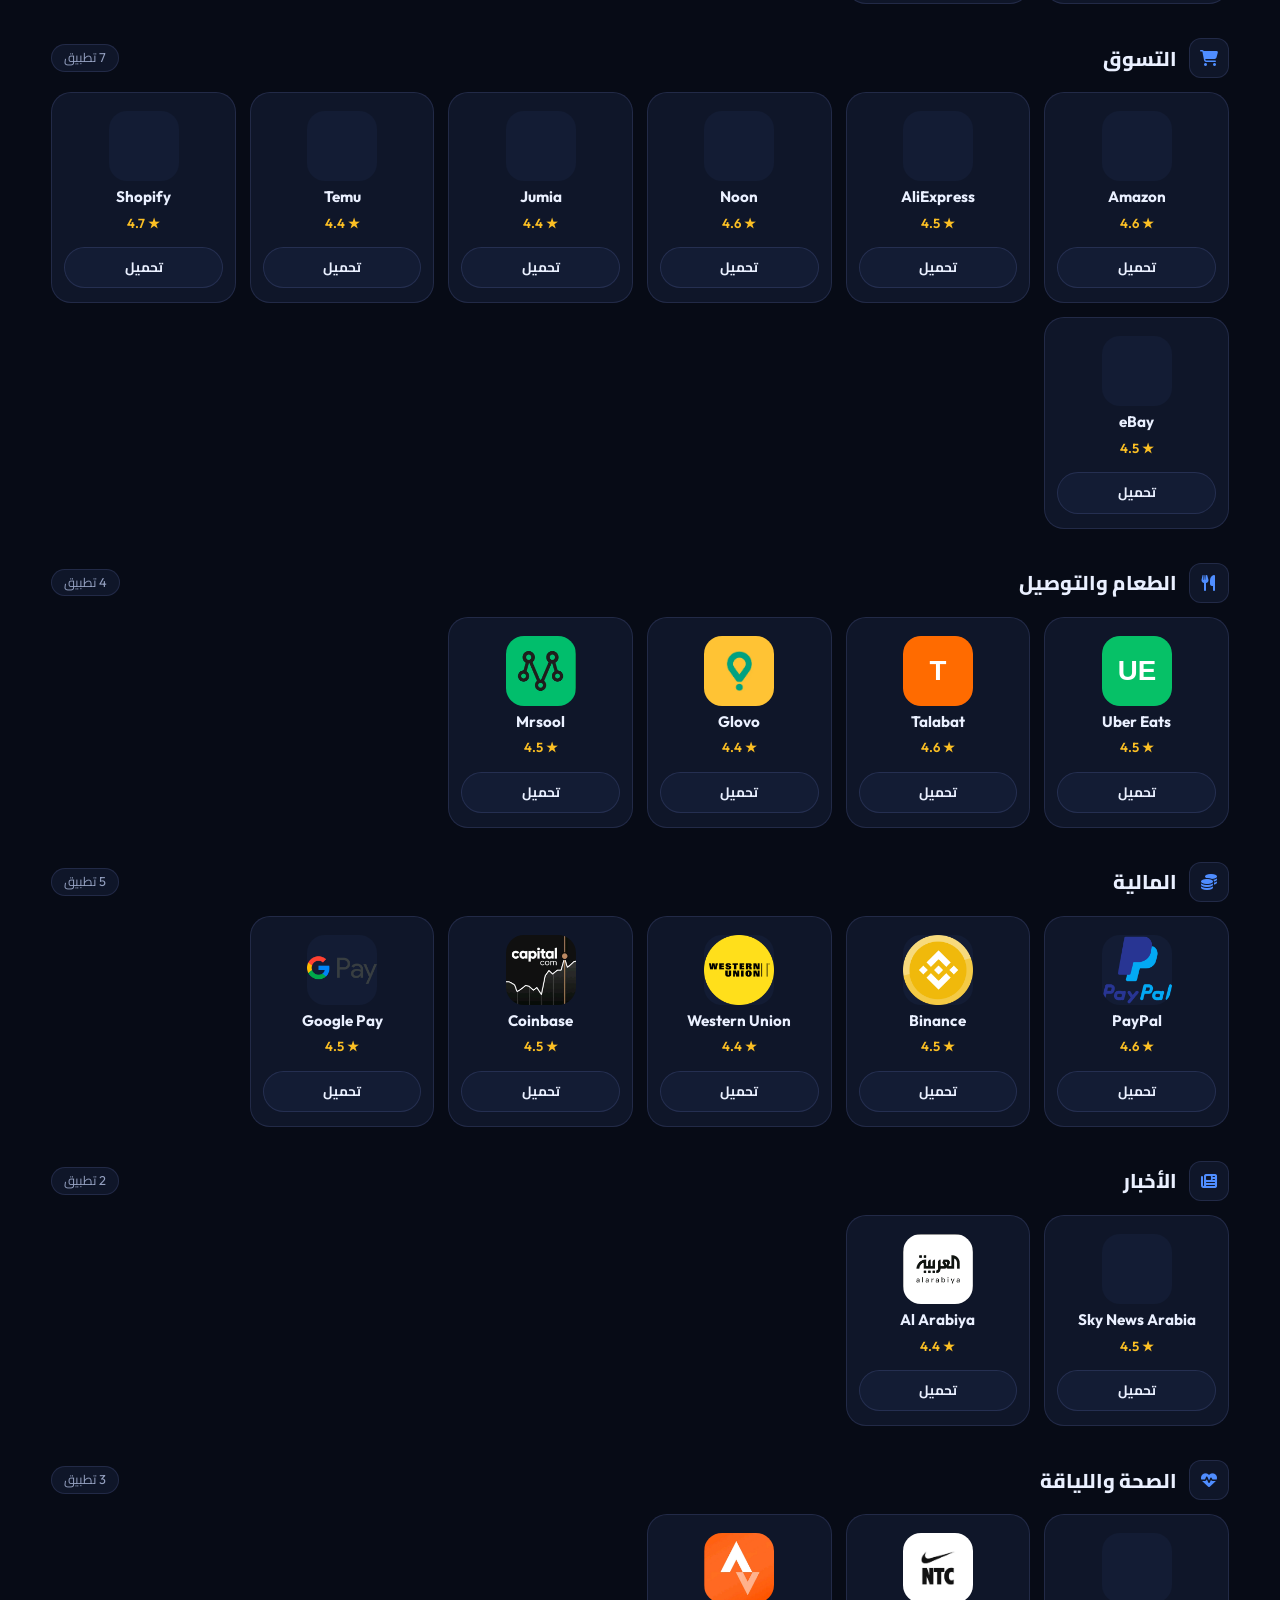
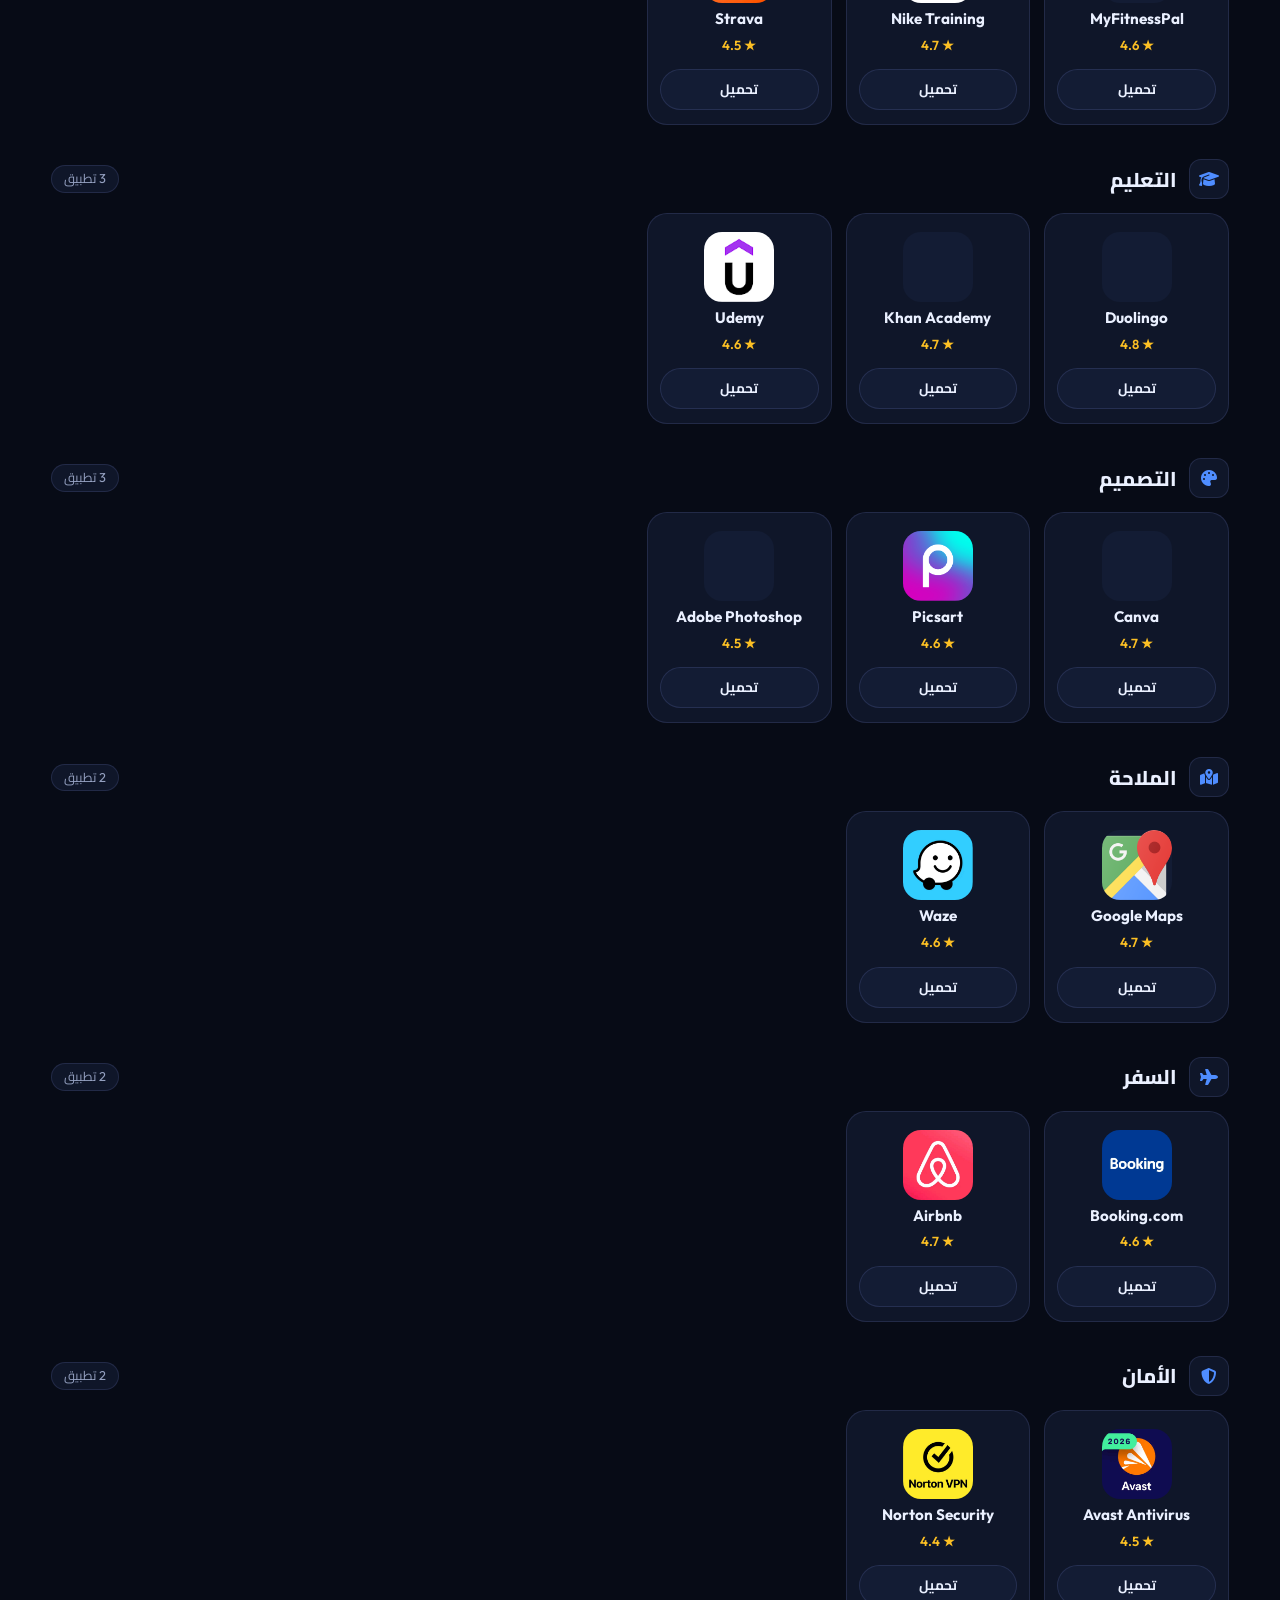
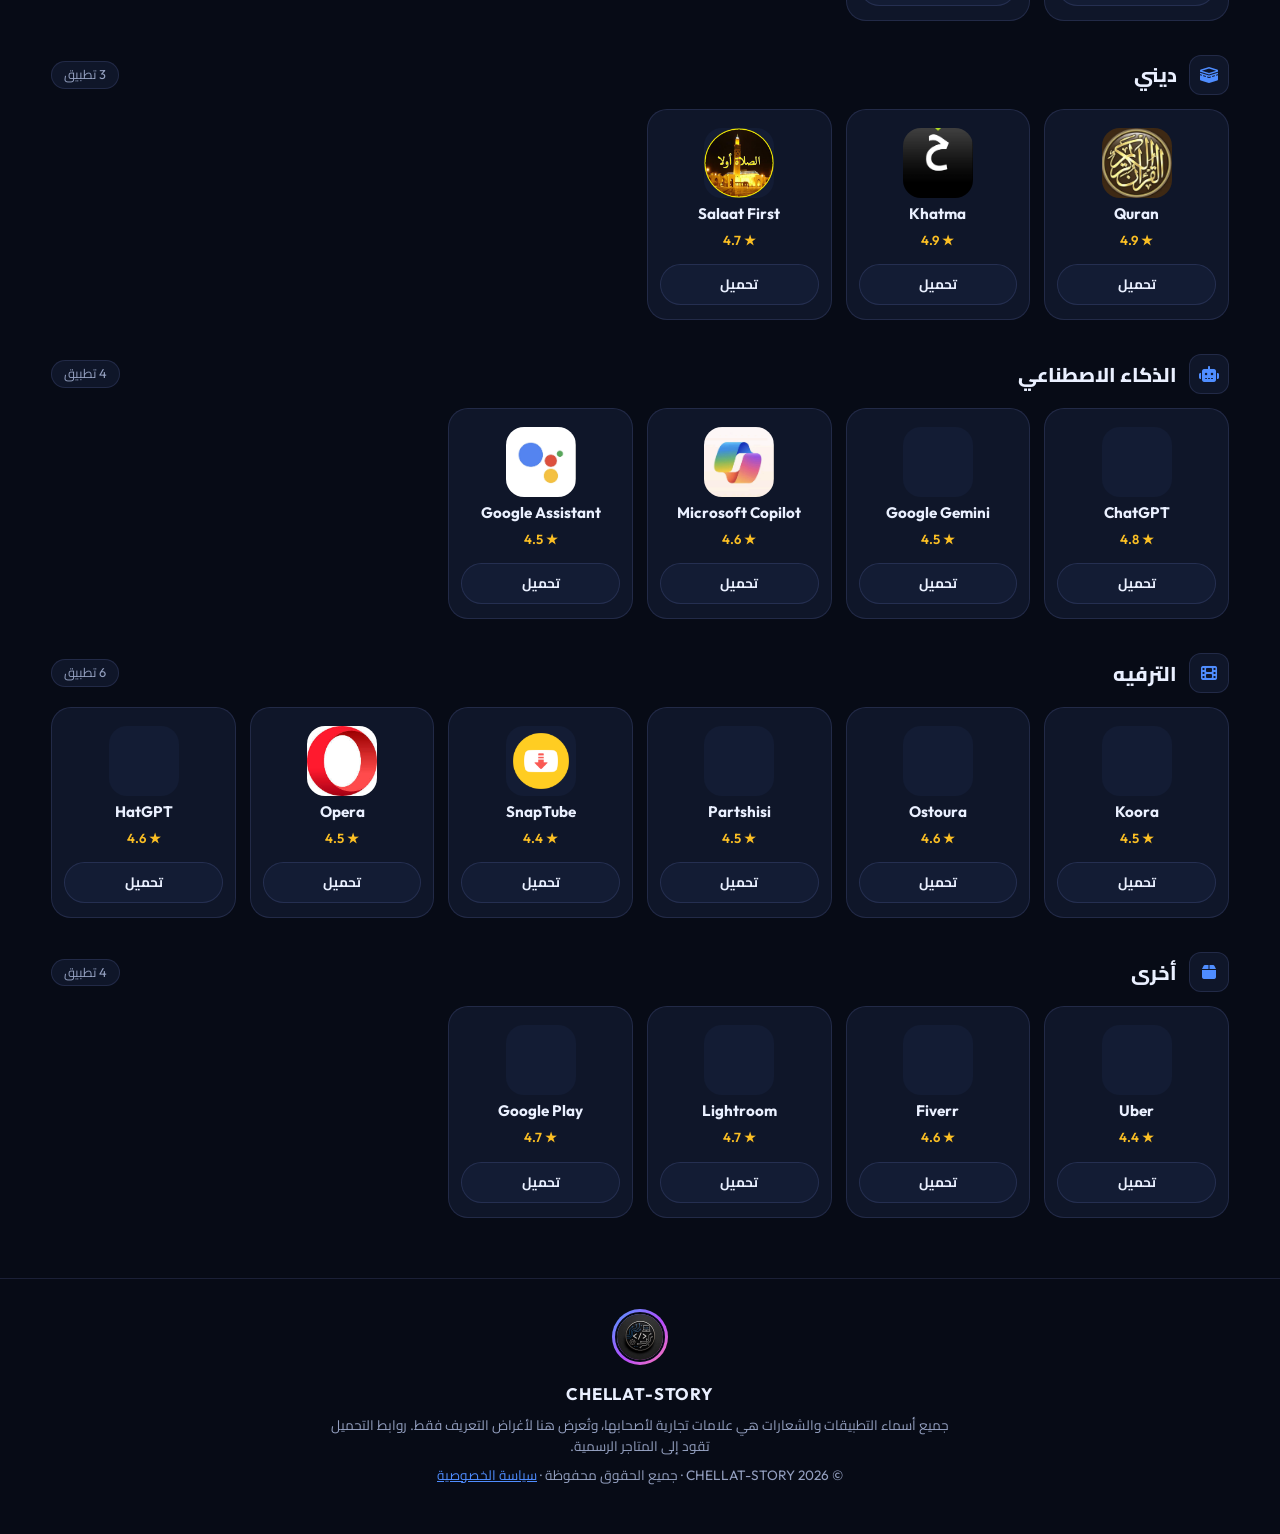
==== commit e25f79e1: "Update profile image references in index.html" ====
--- a/index.html
+++ b/index.html
@@ -6,7 +6,7 @@
     <title>CHELAT-STORY | متجر تطبيقات وألعاب الأندرويد والآيفون</title>
     <meta name="description" content="CHELLAT-STORY: discover and download popular apps and games for Android and iPhone.">
     <meta name="theme-color" content="#070b16">
-    <link rel="icon" type="image/jpg" href="assets/images/icons/profile.jpg">
+    <link rel="icon" type="image/jpg" href="assets/images/icons/profil.jpg">
     <link rel="preconnect" href="https://fonts.googleapis.com">
     <link rel="preconnect" href="https://fonts.gstatic.com" crossorigin>
     <link href="https://fonts.googleapis.com/css2?family=Cairo:wght@400;600;700;800&family=Outfit:wght@400;500;600;700;800&display=swap" rel="stylesheet">
@@ -24,7 +24,7 @@
         <div class="wrap header-inner">
             <button class="icon-btn" id="menuToggle" type="button" aria-expanded="false" aria-controls="sidebar" data-aria="menu"><i class="fas fa-bars" aria-hidden="true"></i></button>
             <a class="brand" href="#top" aria-label="CHELLAT-STORY">
-                <span class="avatar"><img src="assets/images/icons/​profile.jpg" alt="CHELLAT-STORY" width="46" height="46"></span>
+                <span class="avatar"><img src="assets/images/icons/​profil.jpg" alt="CHELLAT-STORY" width="46" height="46"></span>
                 <span class="brand-name">CHELLAT-STORY<small>APPS &amp; GAMES</small></span>
             </a>
             <div class="search-box">
@@ -42,7 +42,7 @@
 
     <aside class="sidebar" id="sidebar" aria-label="Menu">
         <div class="sidebar-header">
-            <span class="brand"><span class="avatar"><img src="assets/images/icons/profile.jpg" alt="" width="40" height="40"></span><span class="brand-name">CHELLAT-STORY</span></span>
+            <span class="brand"><span class="avatar"><img src="assets/images/icons/profil.jpg" alt="" width="40" height="40"></span><span class="brand-name">CHELLAT-STORY</span></span>
             <button class="sidebar-close" id="sidebarClose" type="button" data-aria="closeMenu"><i class="fas fa-times" aria-hidden="true"></i></button>
         </div>
         <div class="sidebar-section">
@@ -76,7 +76,7 @@
                 <p data-key="heroText"></p>
                 <div class="hero-cta"><a class="btn btn-primary" href="#chips"><i class="fas fa-compass" aria-hidden="true"></i><span data-key="browse">تصفح الفئات</span></a></div>
             </div>
-            <div class="hero-visual"><div class="avatar hero-avatar"><img src="assets/images/icons/Profile.jpg" alt="CHELLAT-STORY profile" width="300" height="300" fetchpriority="high"></div></div>
+            <div class="hero-visual"><div class="avatar hero-avatar"><img src="assets/images/icons/profil.jpg" alt="CHELLAT-STORY profile" width="300" height="300" fetchpriority="high"></div></div>
         </section>
 
         <div class="wrap">
@@ -101,7 +101,7 @@
 
     <footer class="site-footer">
         <div class="wrap">
-            <span class="avatar"><img src="assets/images/icons/profile.jpg" alt="" width="56" height="56" loading="lazy"></span>
+            <span class="avatar"><img src="assets/images/icons/profil.jpg" alt="" width="56" height="56" loading="lazy"></span>
             <strong>CHELLAT-STORY</strong>
             <p data-key="disclaimer"></p>
             <p>© <span id="year"></span> CHELLAT-STORY · <span data-key="footer">جميع الحقوق محفوظة</span> · <a href="privacy.html" data-key="privacy">سياسة الخصوصية</a></p>
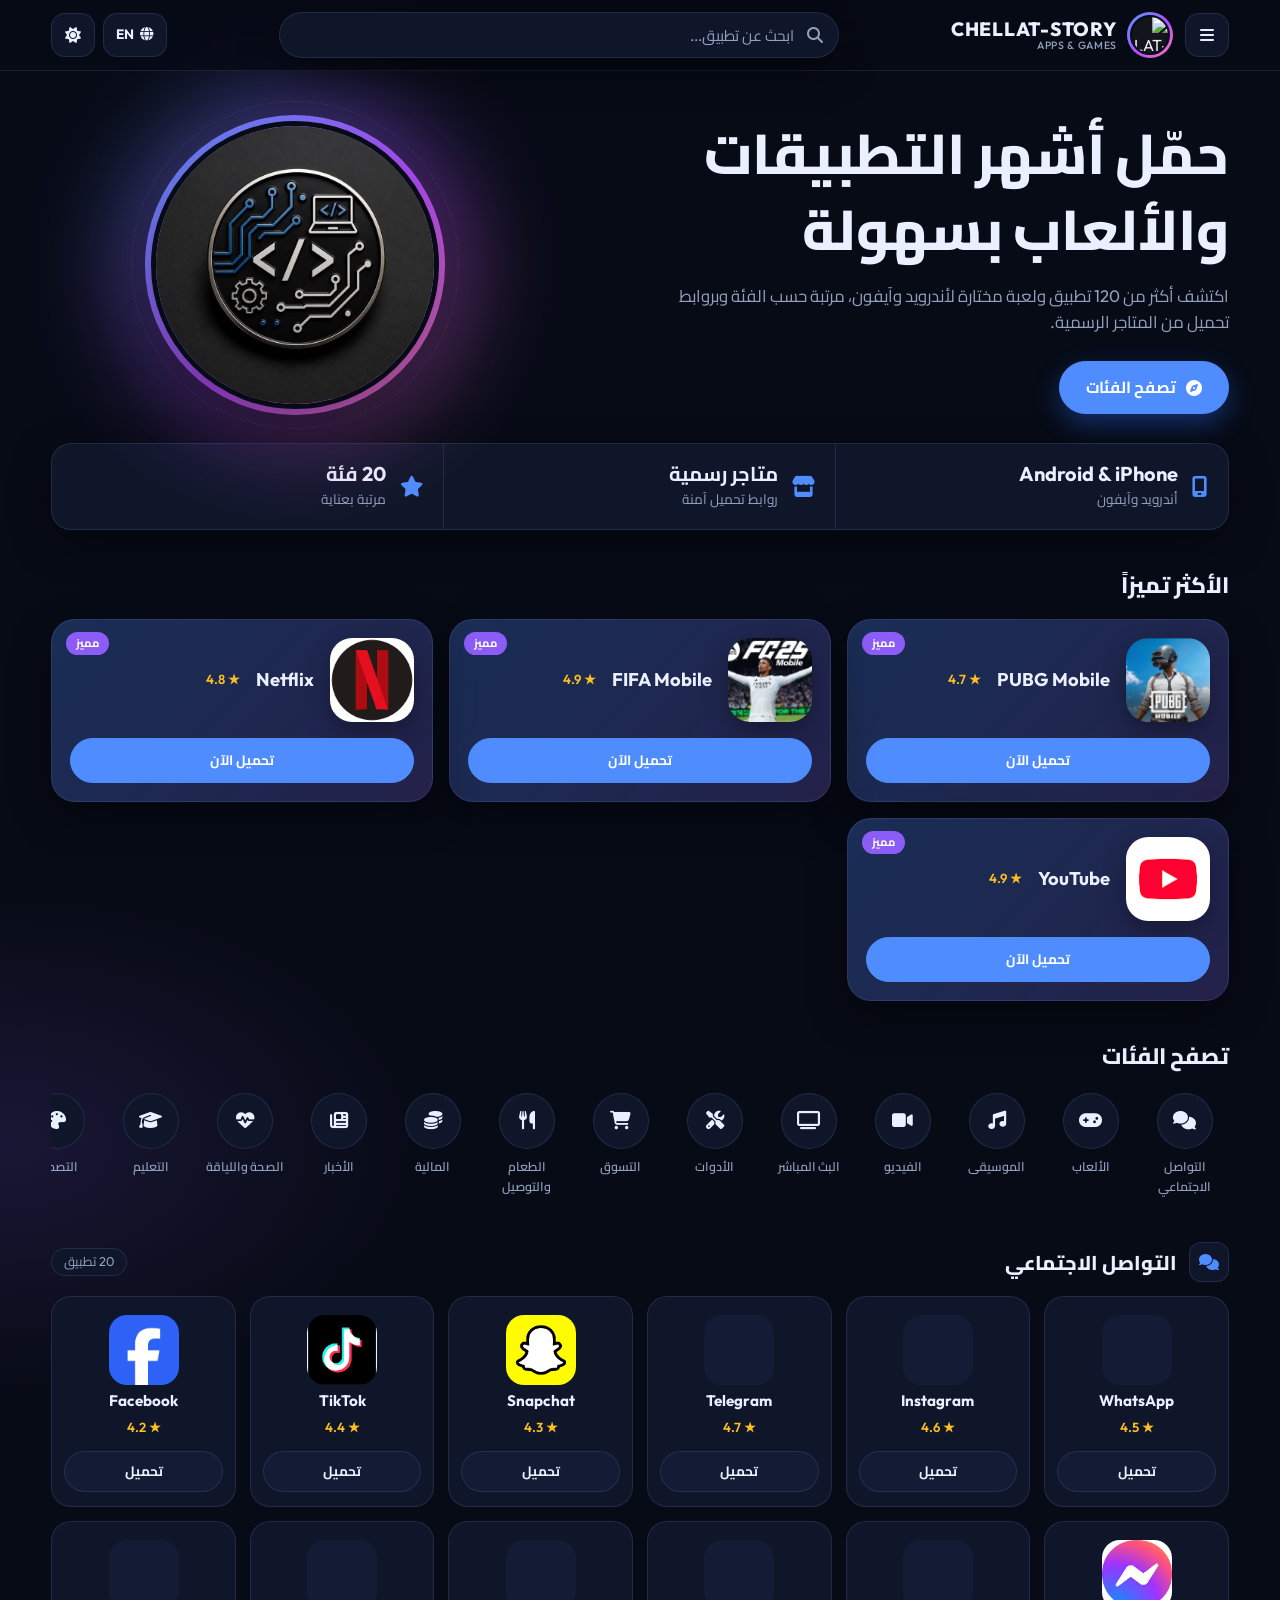
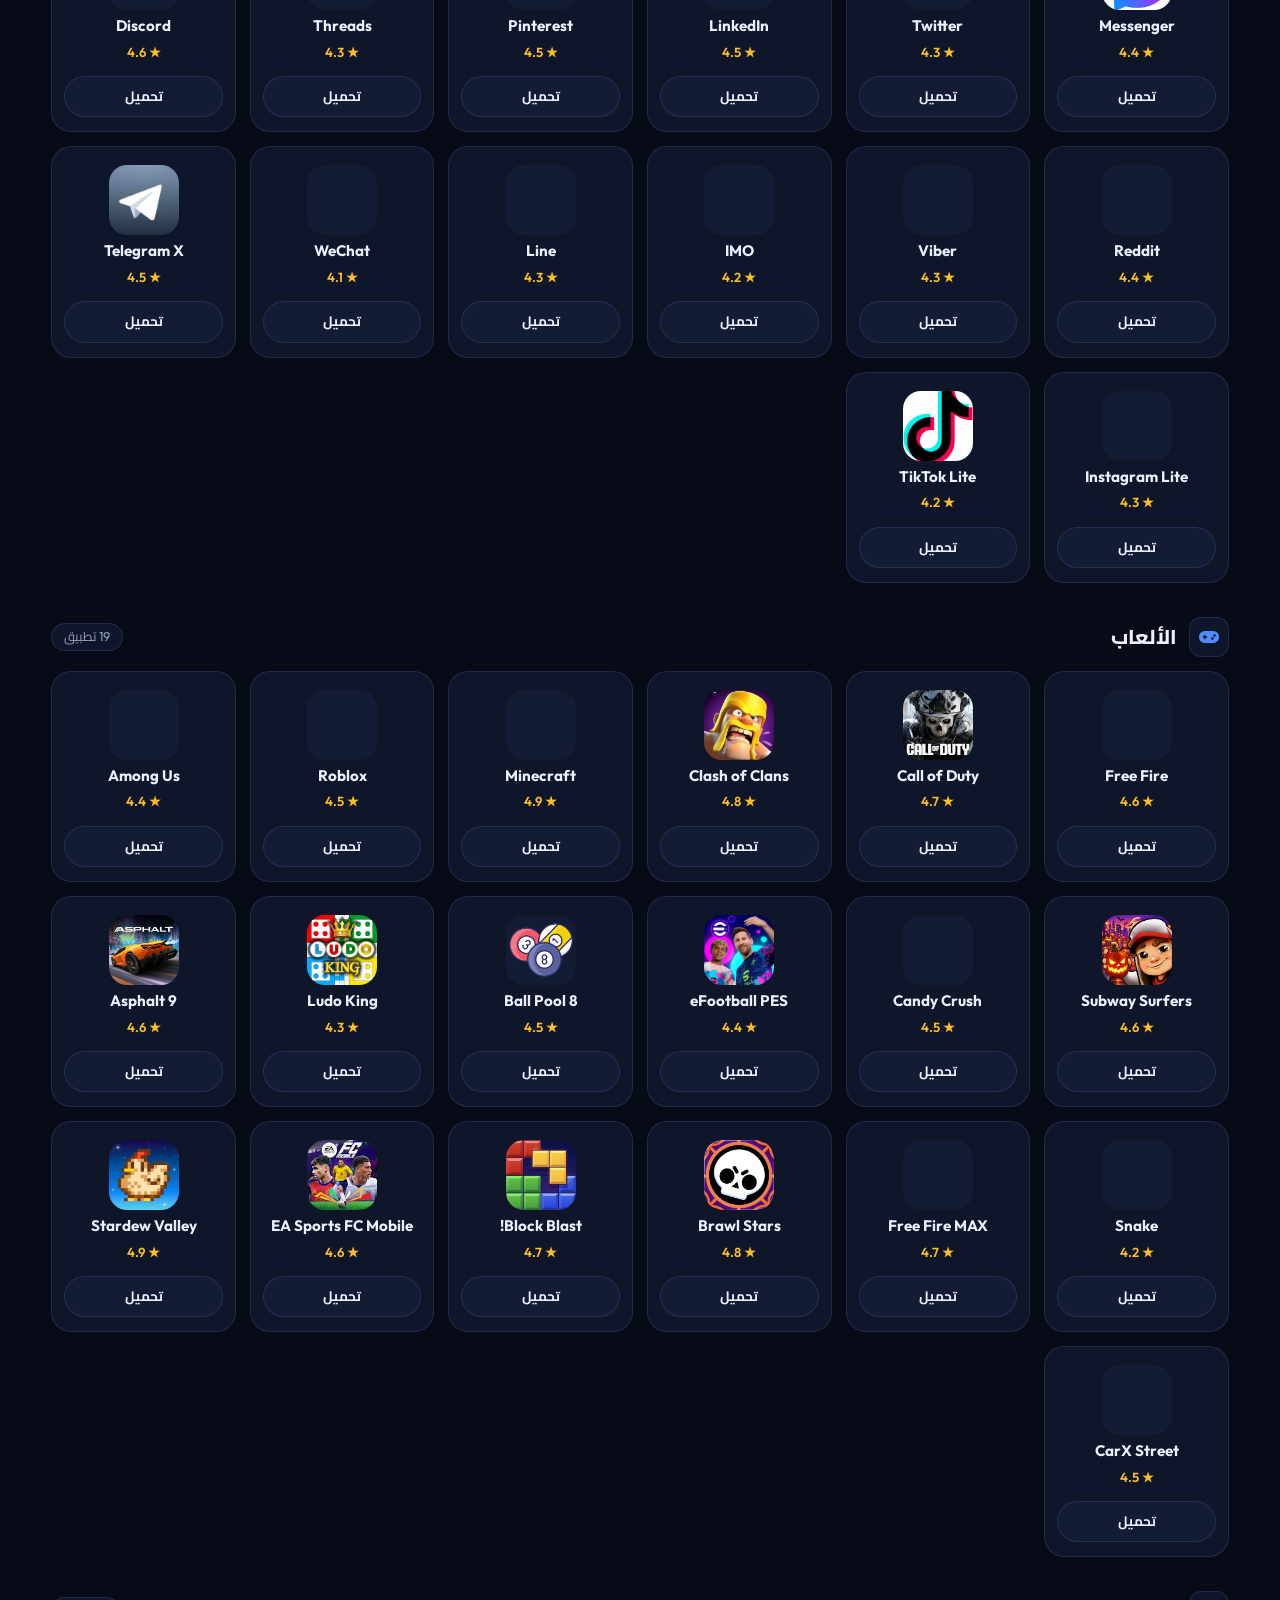
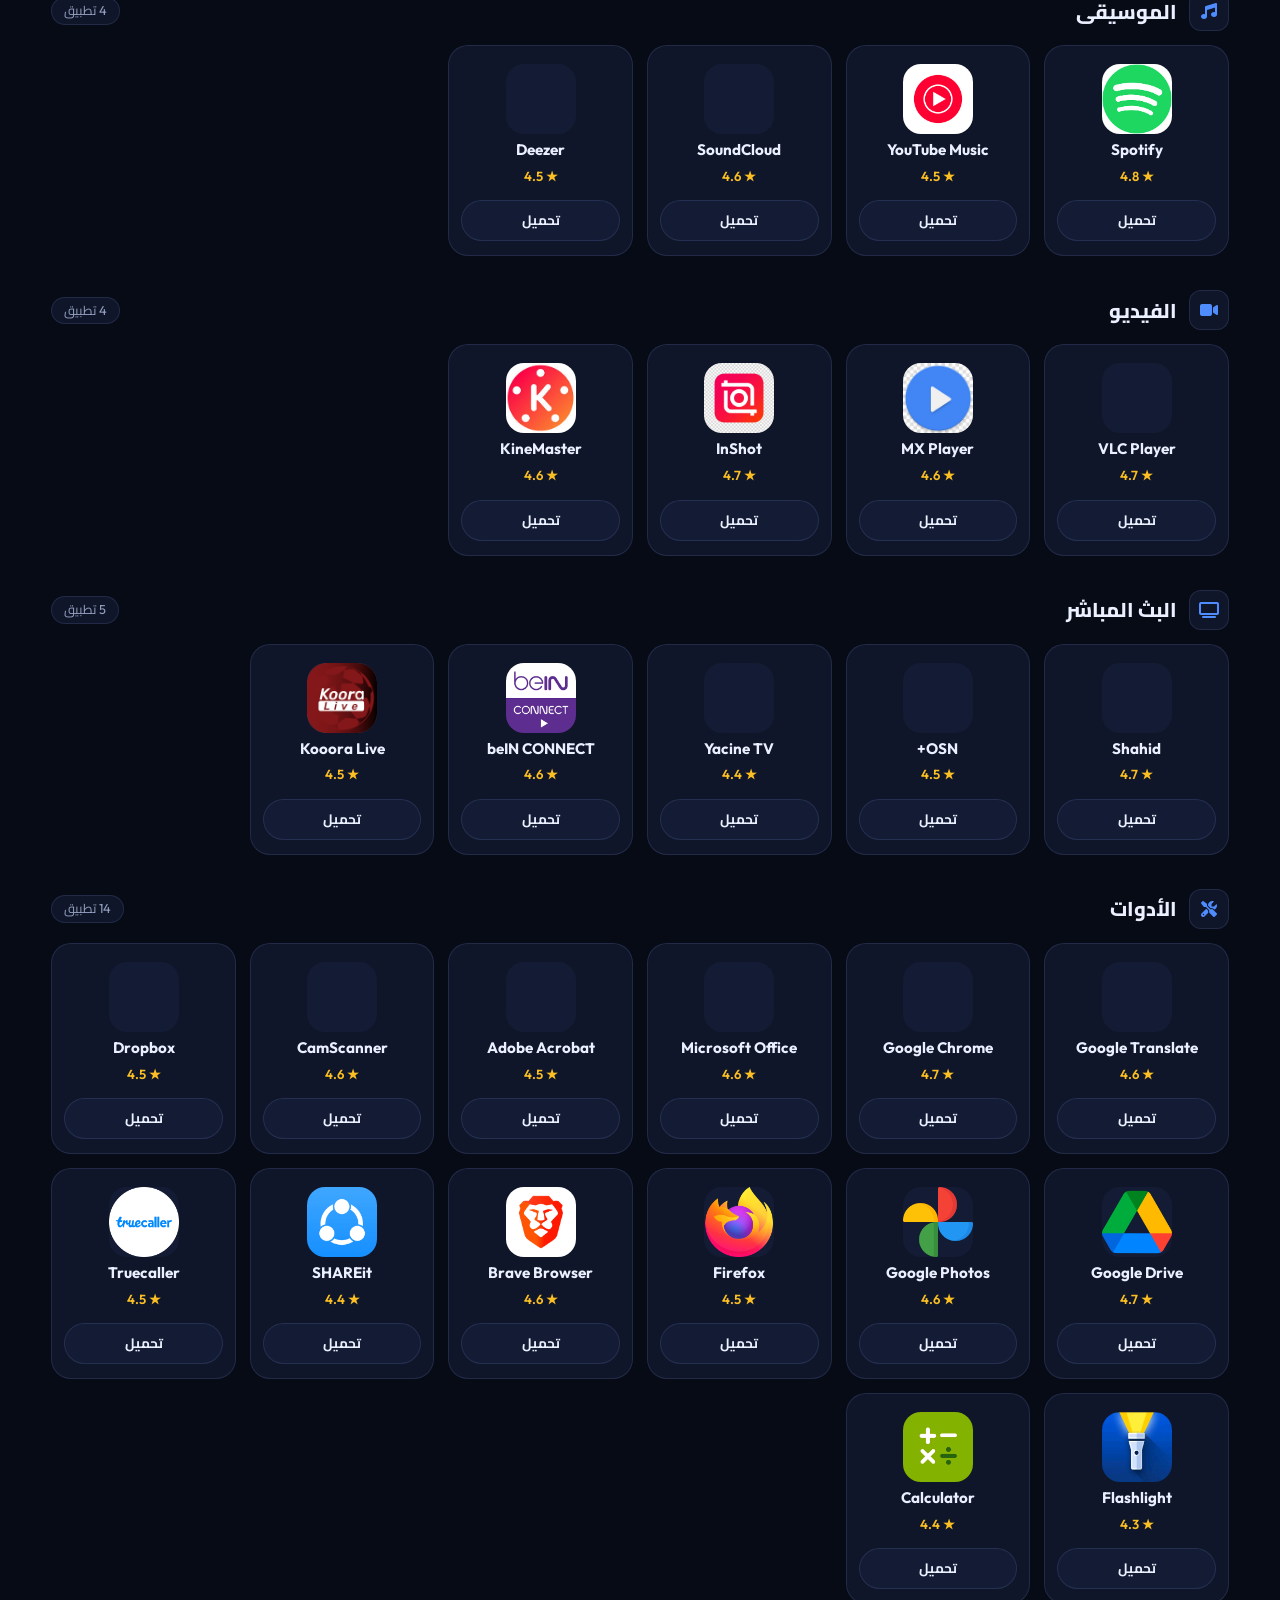
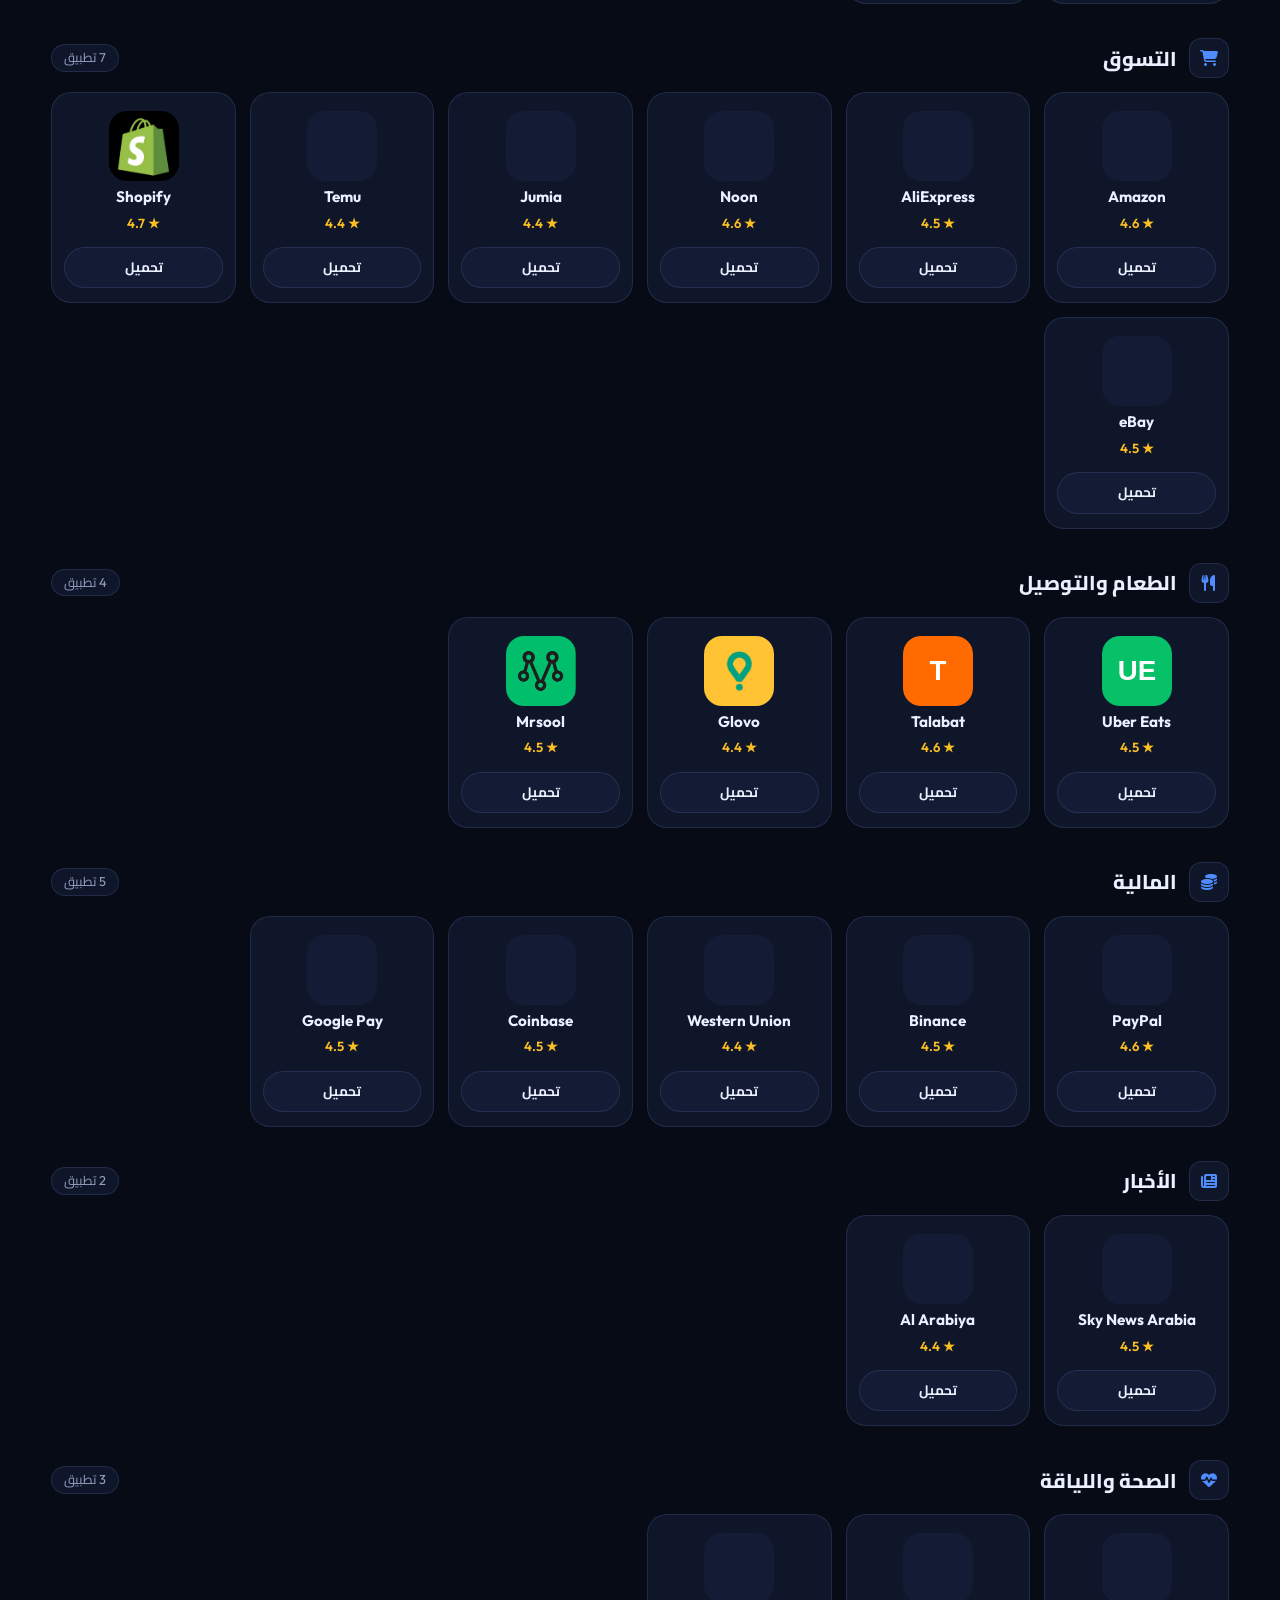
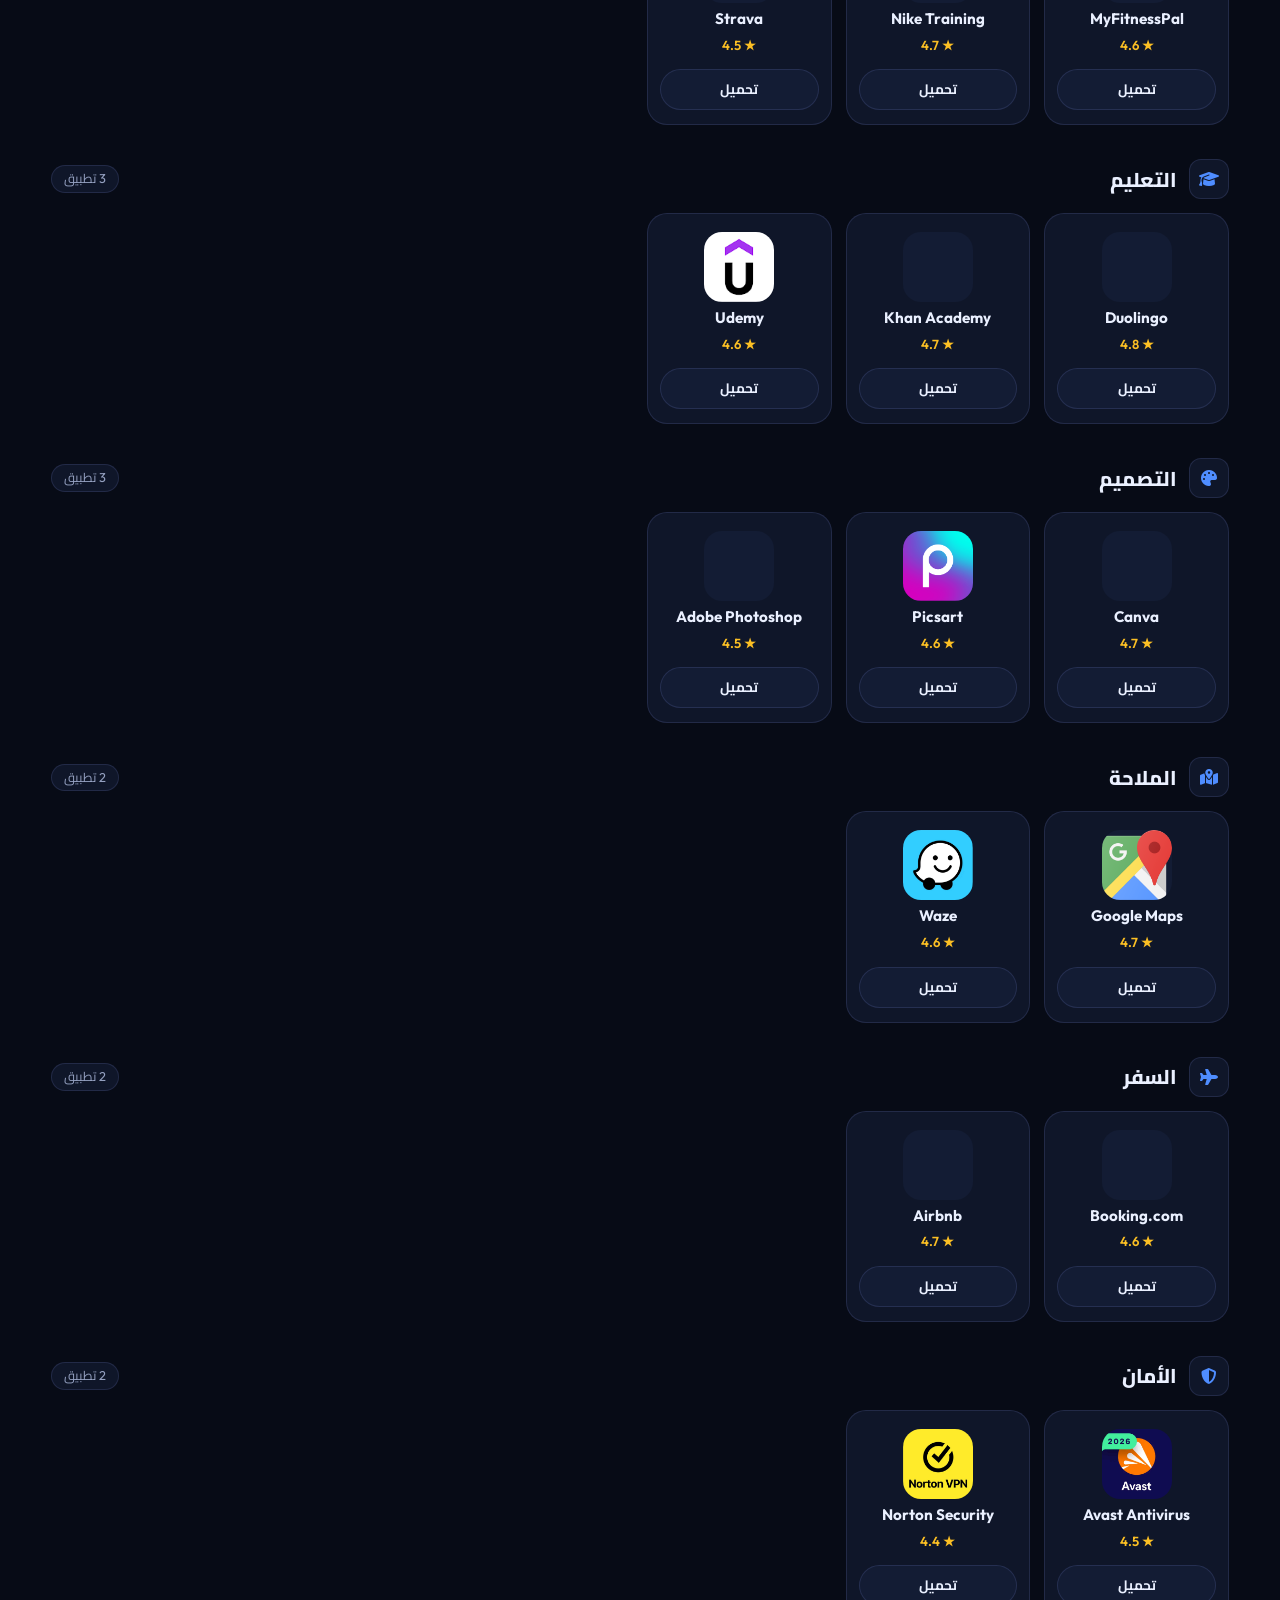
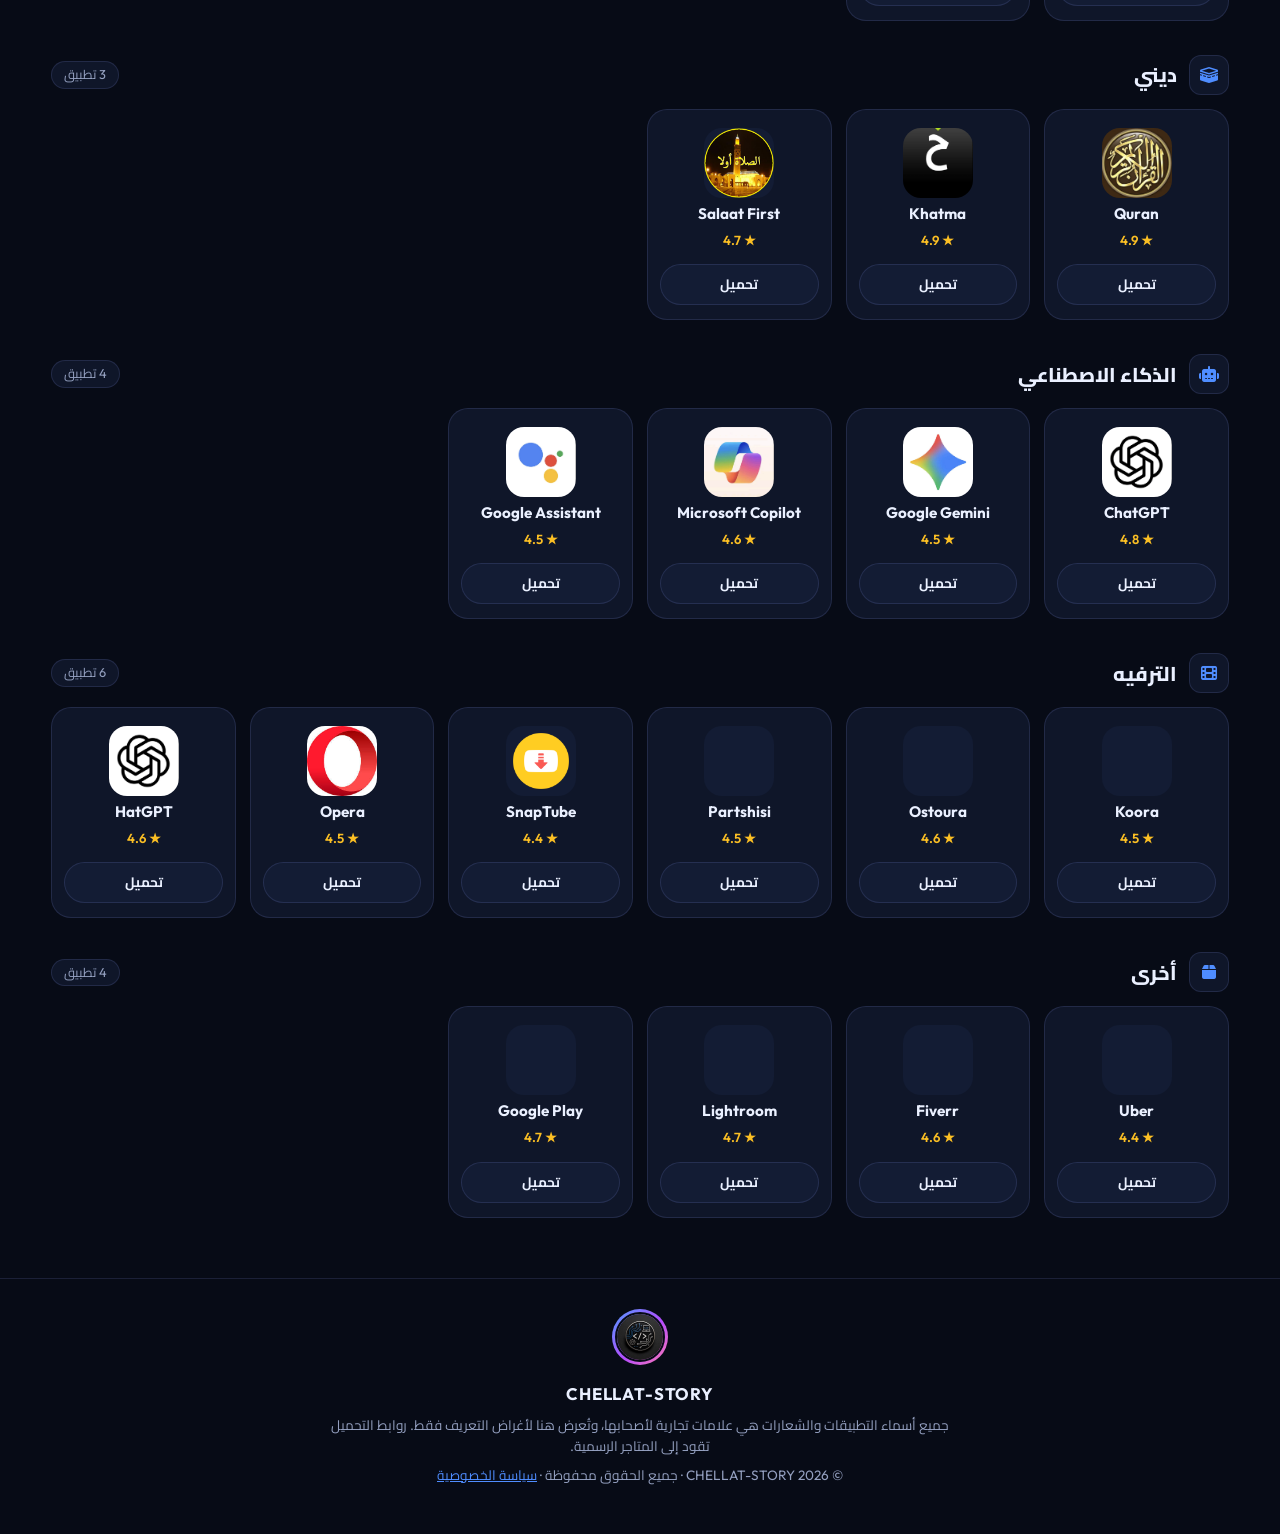
==== commit 213497a0: "Fix icon link typo in index.html" ====
--- a/index.html
+++ b/index.html
@@ -6,7 +6,7 @@
     <title>CHELAT-STORY | متجر تطبيقات وألعاب الأندرويد والآيفون</title>
     <meta name="description" content="CHELLAT-STORY: discover and download popular apps and games for Android and iPhone.">
     <meta name="theme-color" content="#070b16">
-    <link rel="icon" type="image/jpg" href="assets/images/icons/profil.jpg">
+    <link rel="icon" type="image/jpg" href="assets/images/icons/profail.jpg">
     <link rel="preconnect" href="https://fonts.googleapis.com">
     <link rel="preconnect" href="https://fonts.gstatic.com" crossorigin>
     <link href="https://fonts.googleapis.com/css2?family=Cairo:wght@400;600;700;800&family=Outfit:wght@400;500;600;700;800&display=swap" rel="stylesheet">
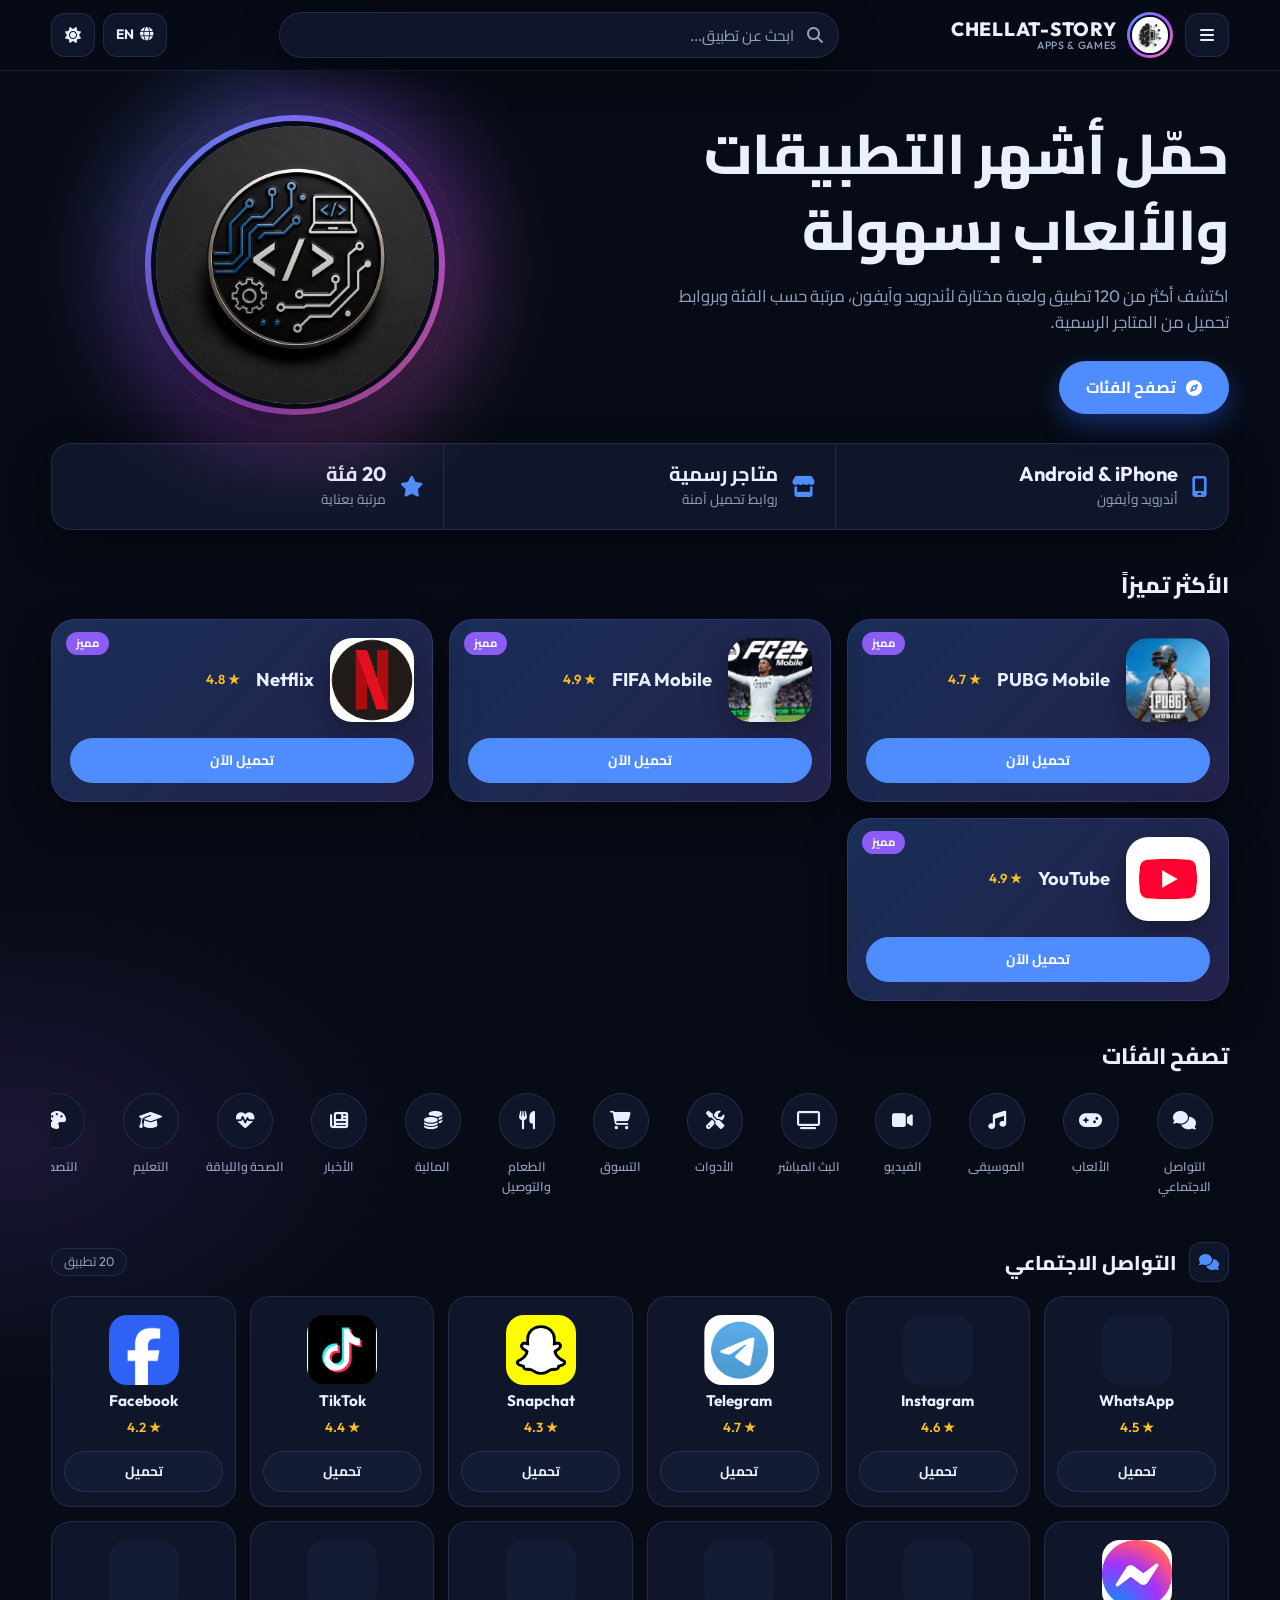
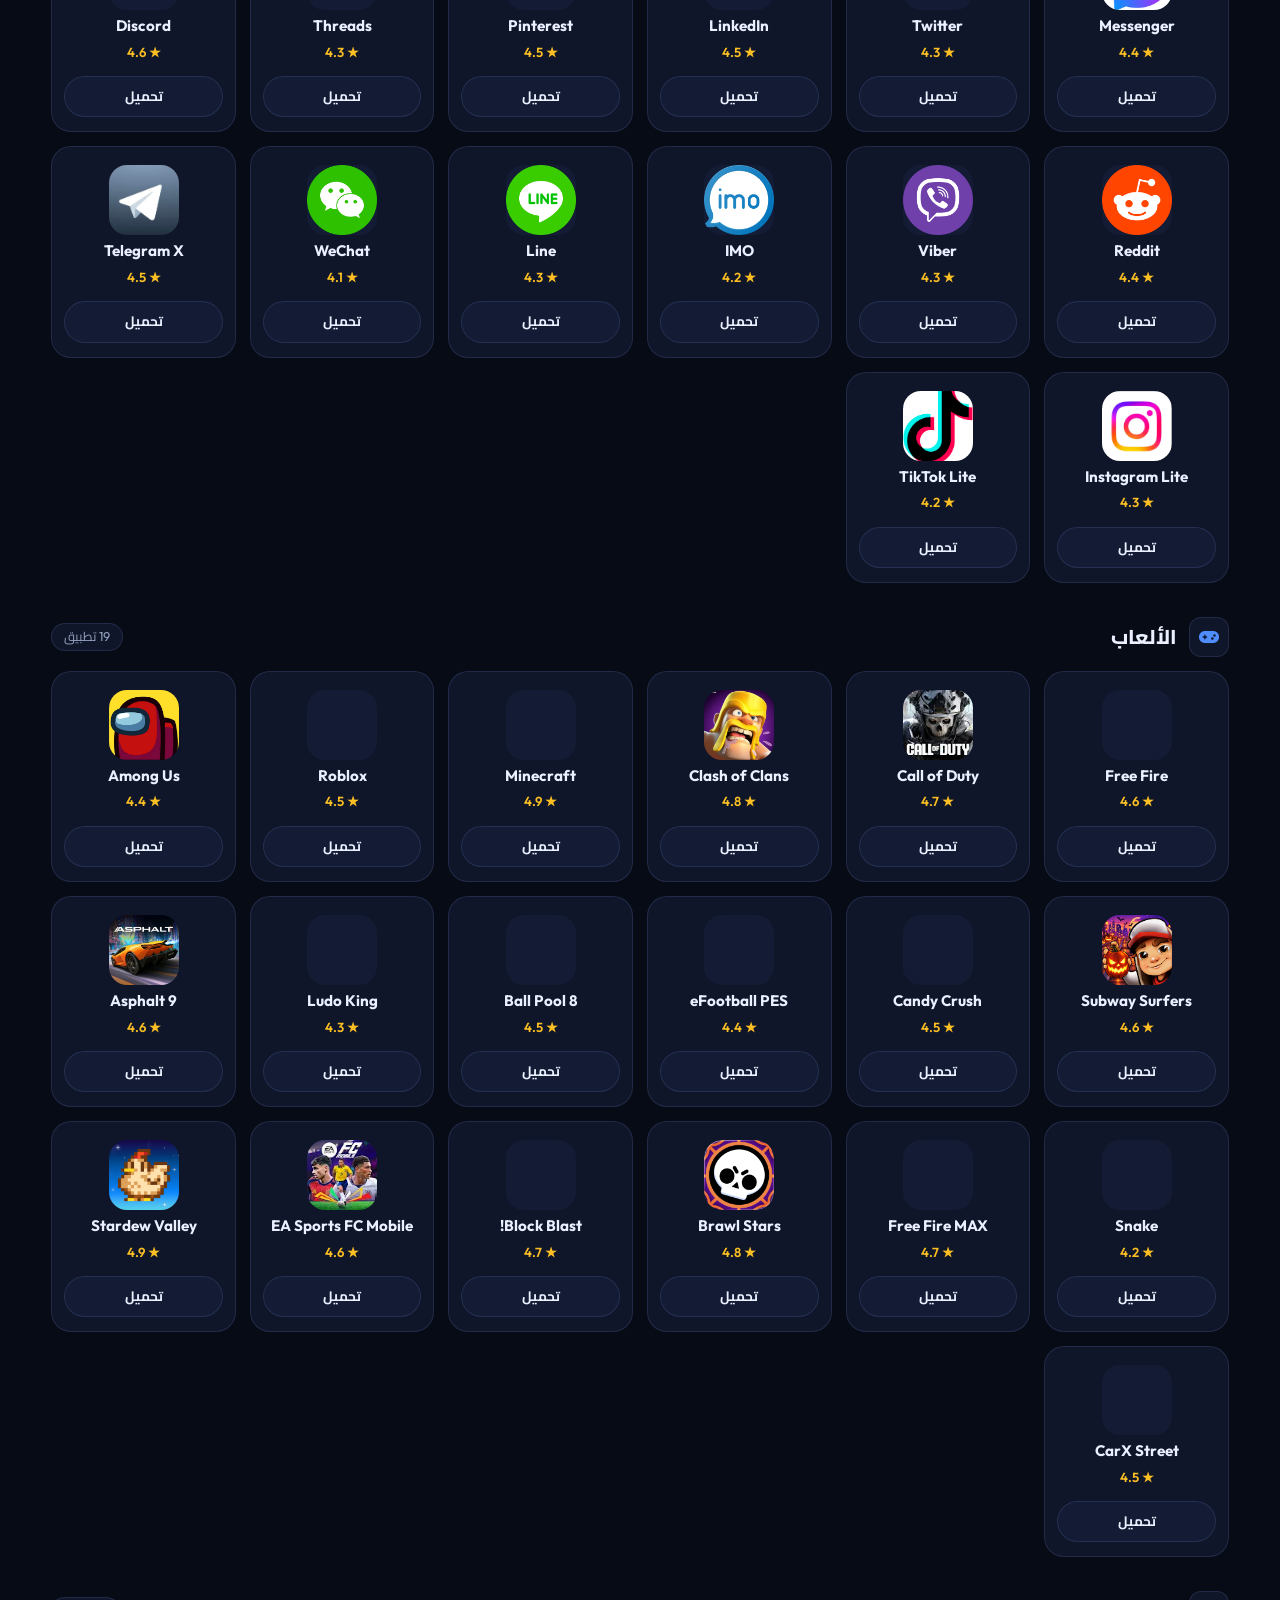
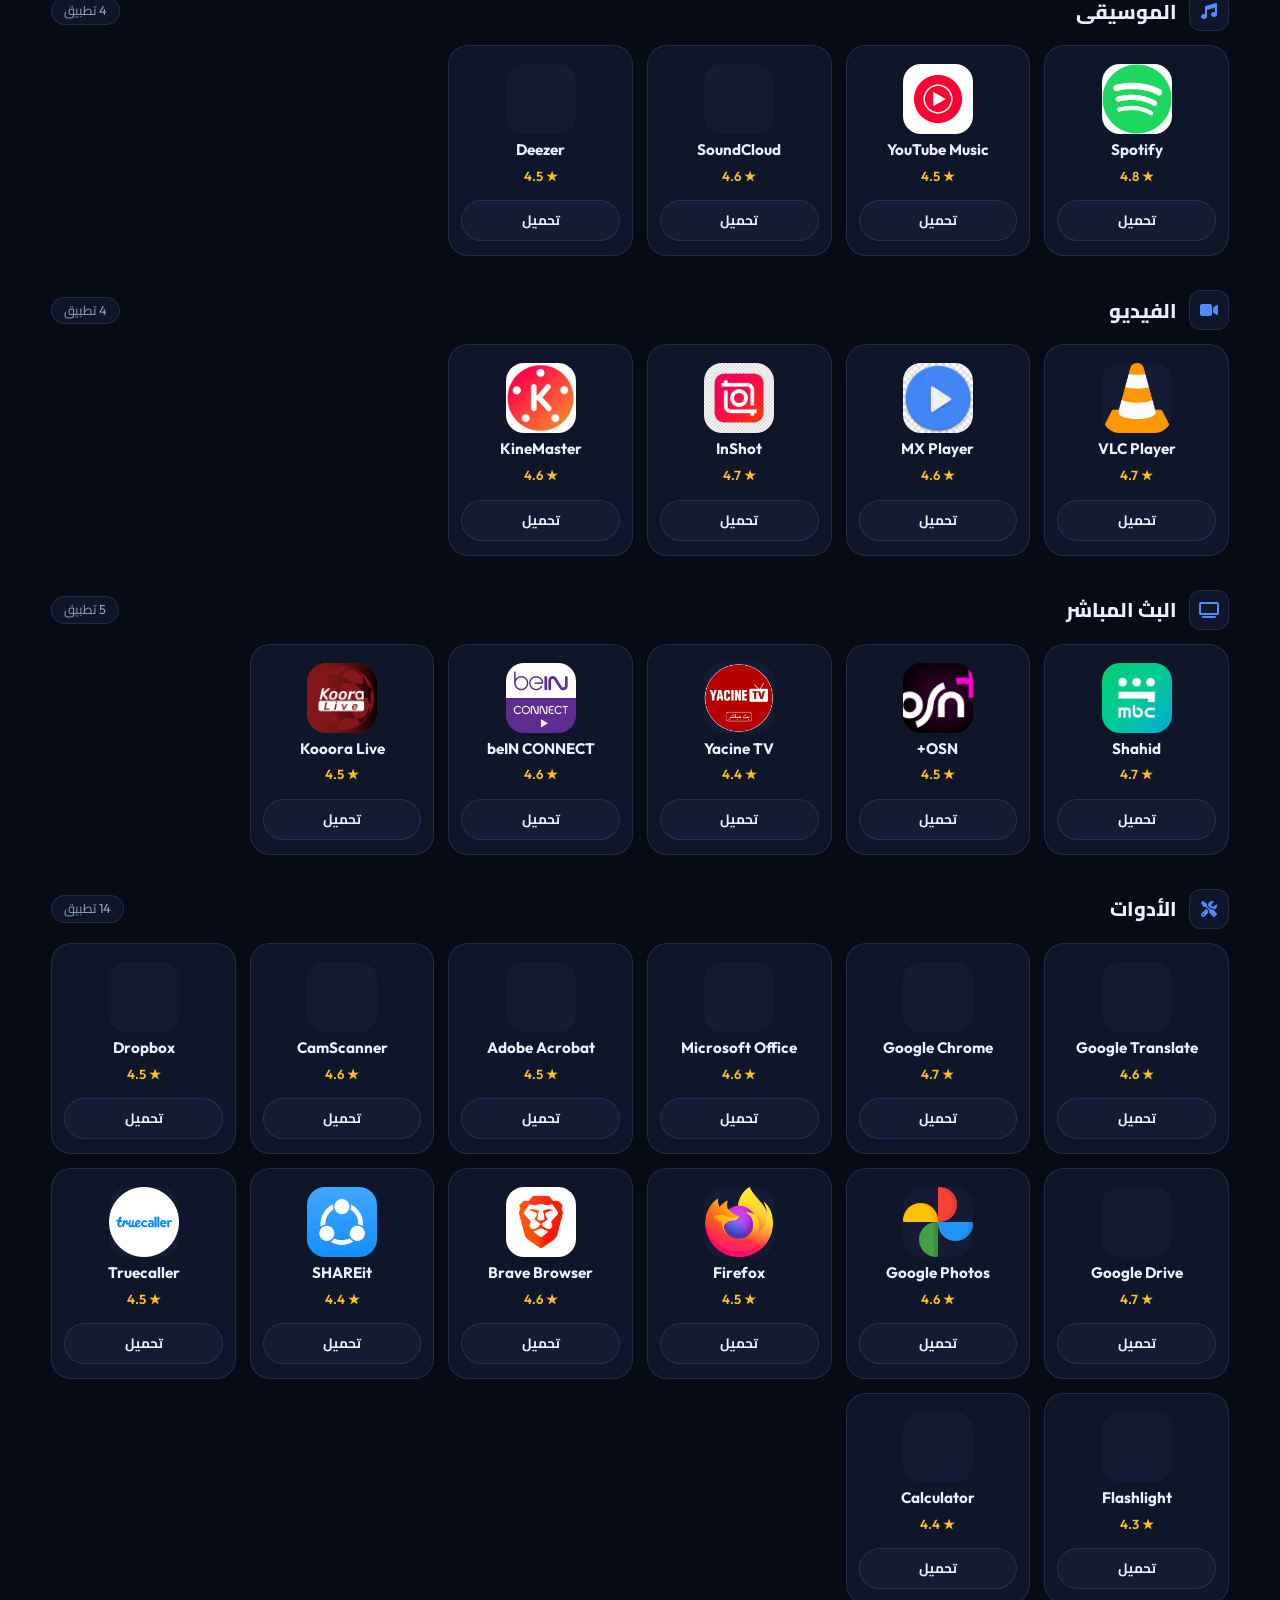
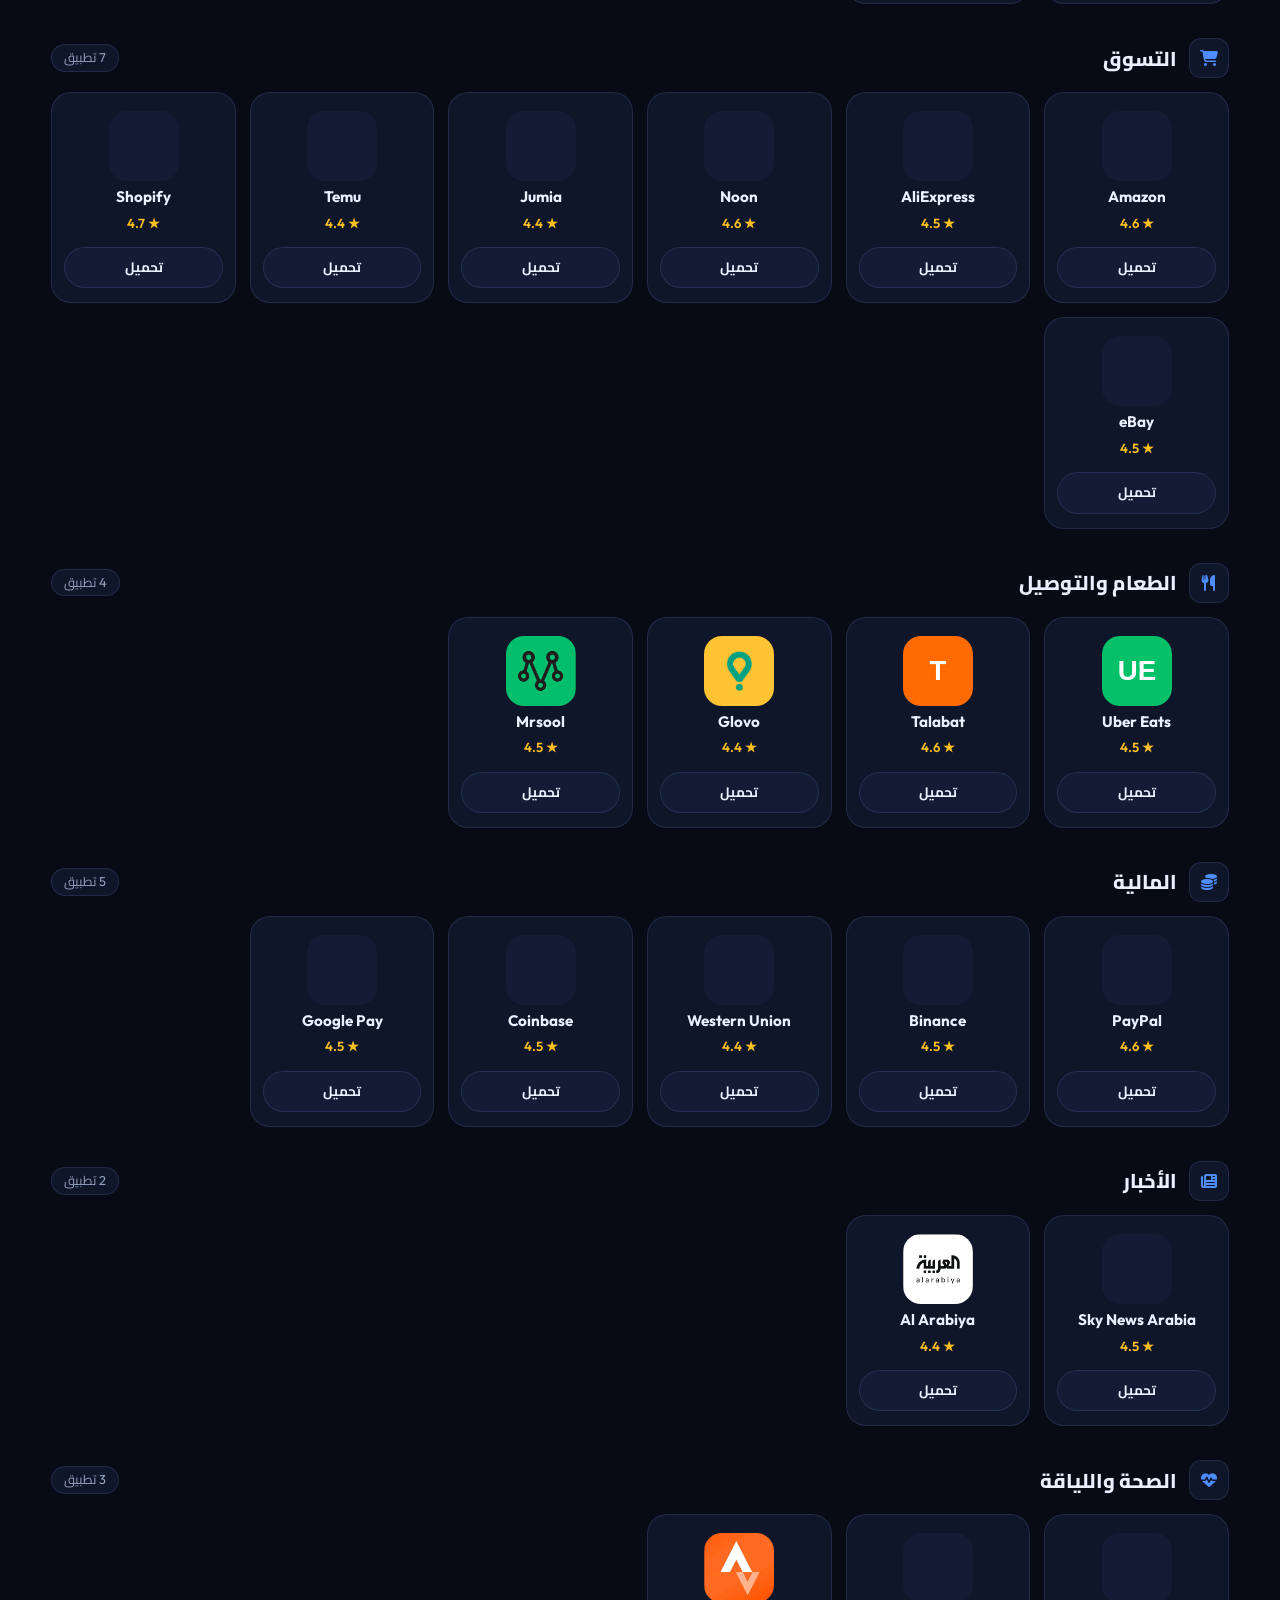
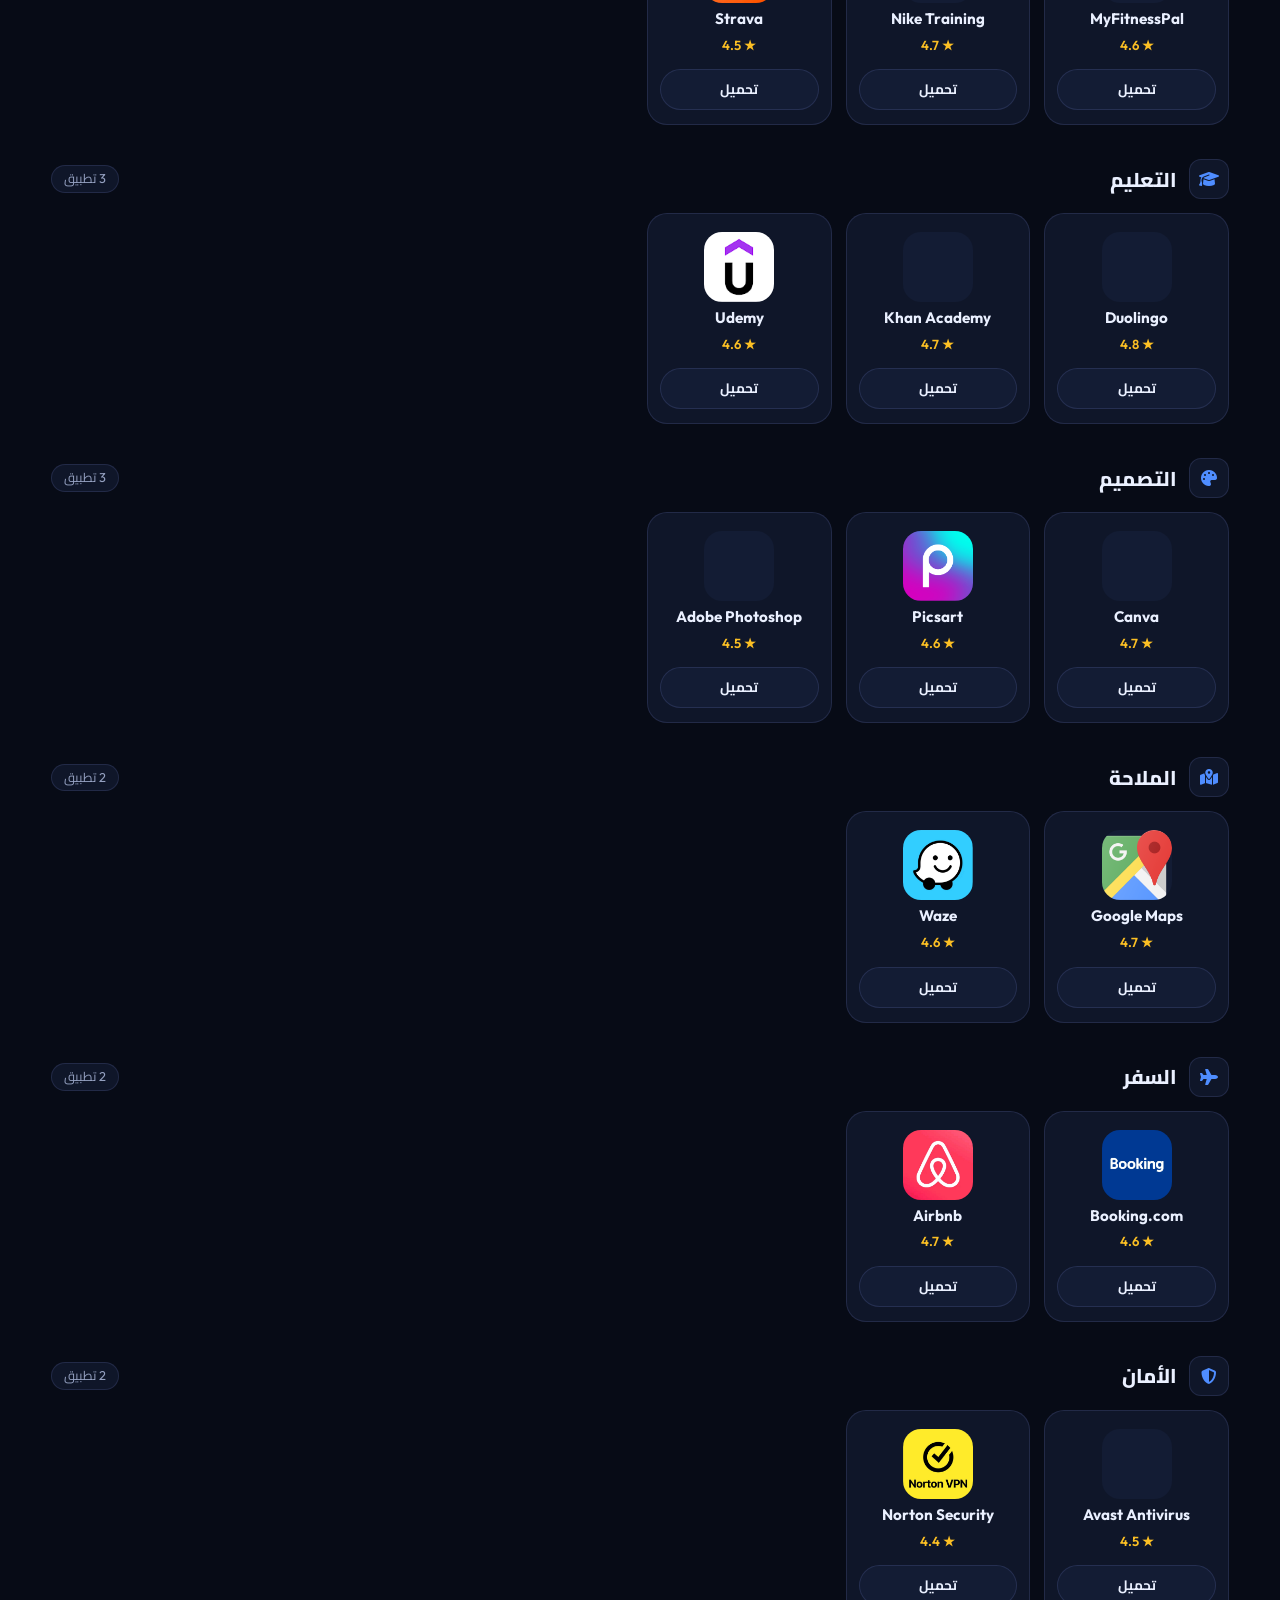
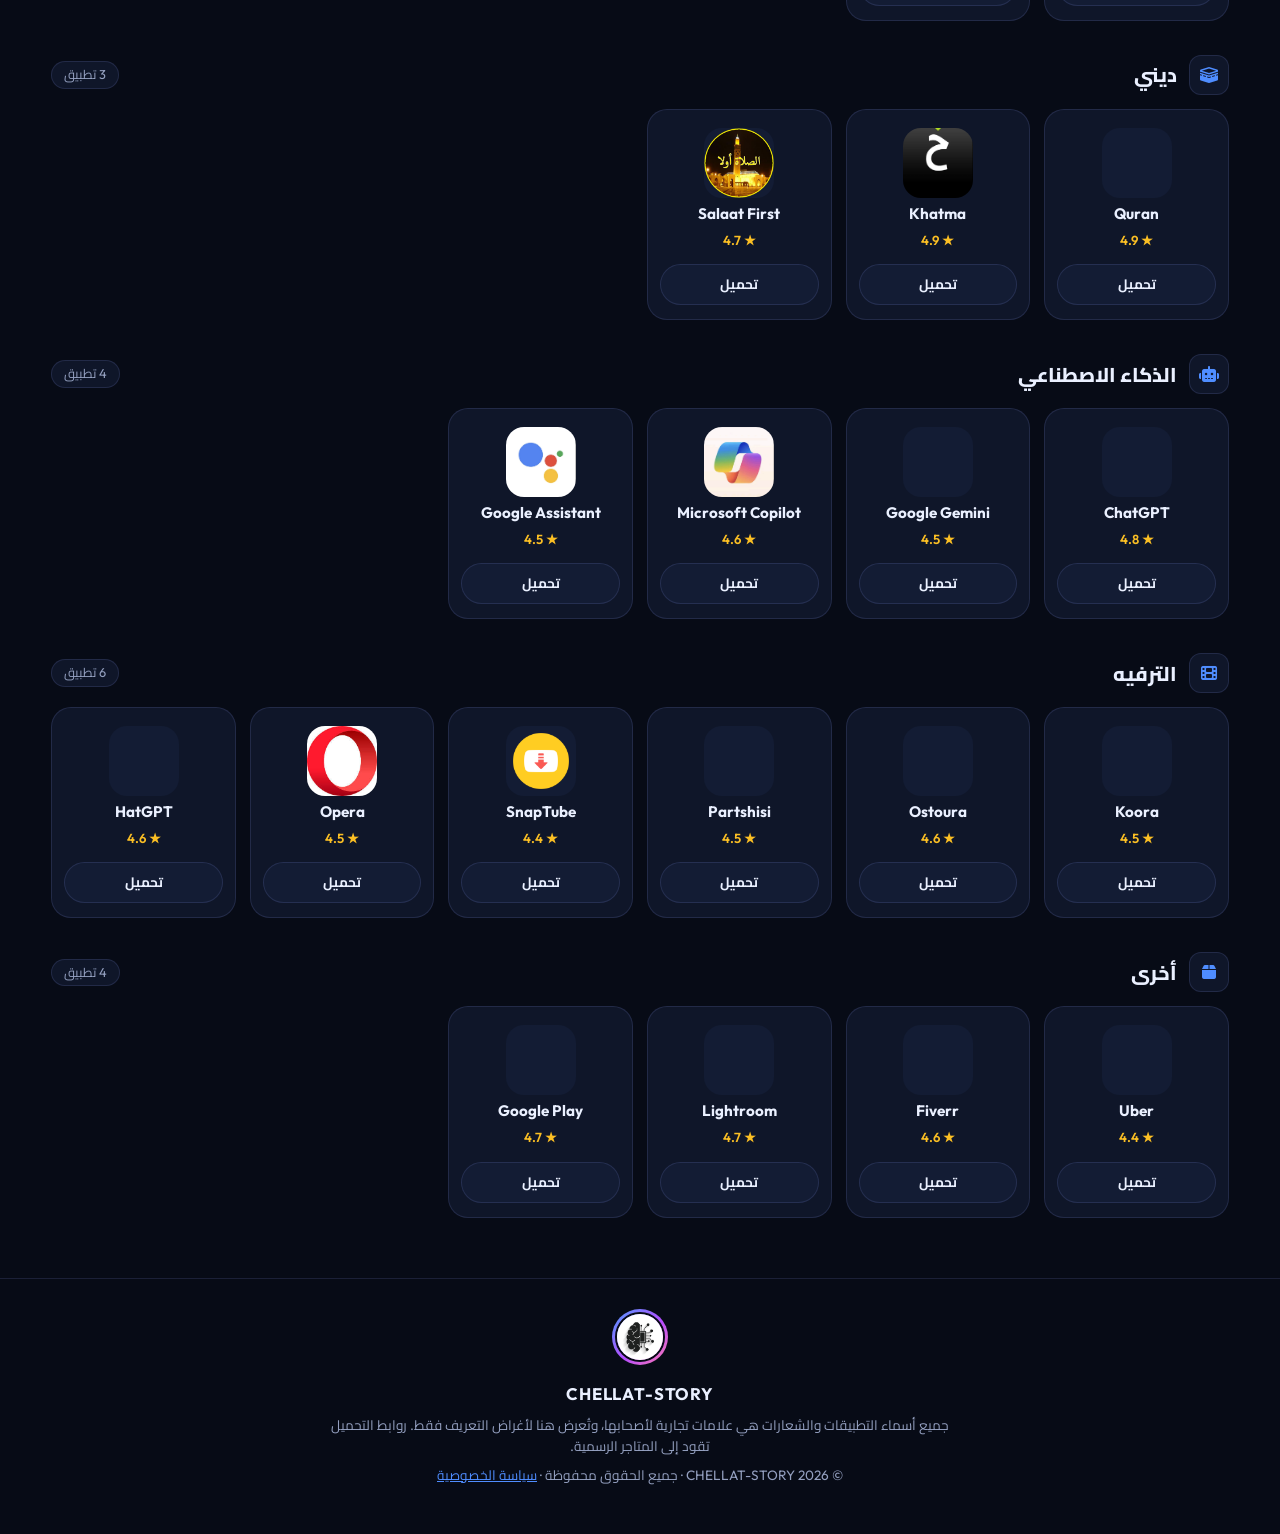
==== commit 827d9a9d: "Update index.html" ====
--- a/index.html
+++ b/index.html
@@ -24,7 +24,7 @@
         <div class="wrap header-inner">
             <button class="icon-btn" id="menuToggle" type="button" aria-expanded="false" aria-controls="sidebar" data-aria="menu"><i class="fas fa-bars" aria-hidden="true"></i></button>
             <a class="brand" href="#top" aria-label="CHELLAT-STORY">
-                <span class="avatar"><img src="assets/images/icons/​profil.jpg" alt="CHELLAT-STORY" width="46" height="46"></span>
+                <span class="avatar"><img src="assets/images/icons/profail.jpg" alt="CHELLAT-STORY" width="46" height="46"></span>
                 <span class="brand-name">CHELLAT-STORY<small>APPS &amp; GAMES</small></span>
             </a>
             <div class="search-box">
@@ -42,7 +42,7 @@
 
     <aside class="sidebar" id="sidebar" aria-label="Menu">
         <div class="sidebar-header">
-            <span class="brand"><span class="avatar"><img src="assets/images/icons/profil.jpg" alt="" width="40" height="40"></span><span class="brand-name">CHELLAT-STORY</span></span>
+            <span class="brand"><span class="avatar"><img src="assets/images/icons/profail.jpg" alt="" width="40" height="40"></span><span class="brand-name">CHELLAT-STORY</span></span>
             <button class="sidebar-close" id="sidebarClose" type="button" data-aria="closeMenu"><i class="fas fa-times" aria-hidden="true"></i></button>
         </div>
         <div class="sidebar-section">
@@ -101,7 +101,7 @@
 
     <footer class="site-footer">
         <div class="wrap">
-            <span class="avatar"><img src="assets/images/icons/profil.jpg" alt="" width="56" height="56" loading="lazy"></span>
+            <span class="avatar"><img src="assets/images/icons/profail.jpg" alt="" width="56" height="56" loading="lazy"></span>
             <strong>CHELLAT-STORY</strong>
             <p data-key="disclaimer"></p>
             <p>© <span id="year"></span> CHELLAT-STORY · <span data-key="footer">جميع الحقوق محفوظة</span> · <a href="privacy.html" data-key="privacy">سياسة الخصوصية</a></p>
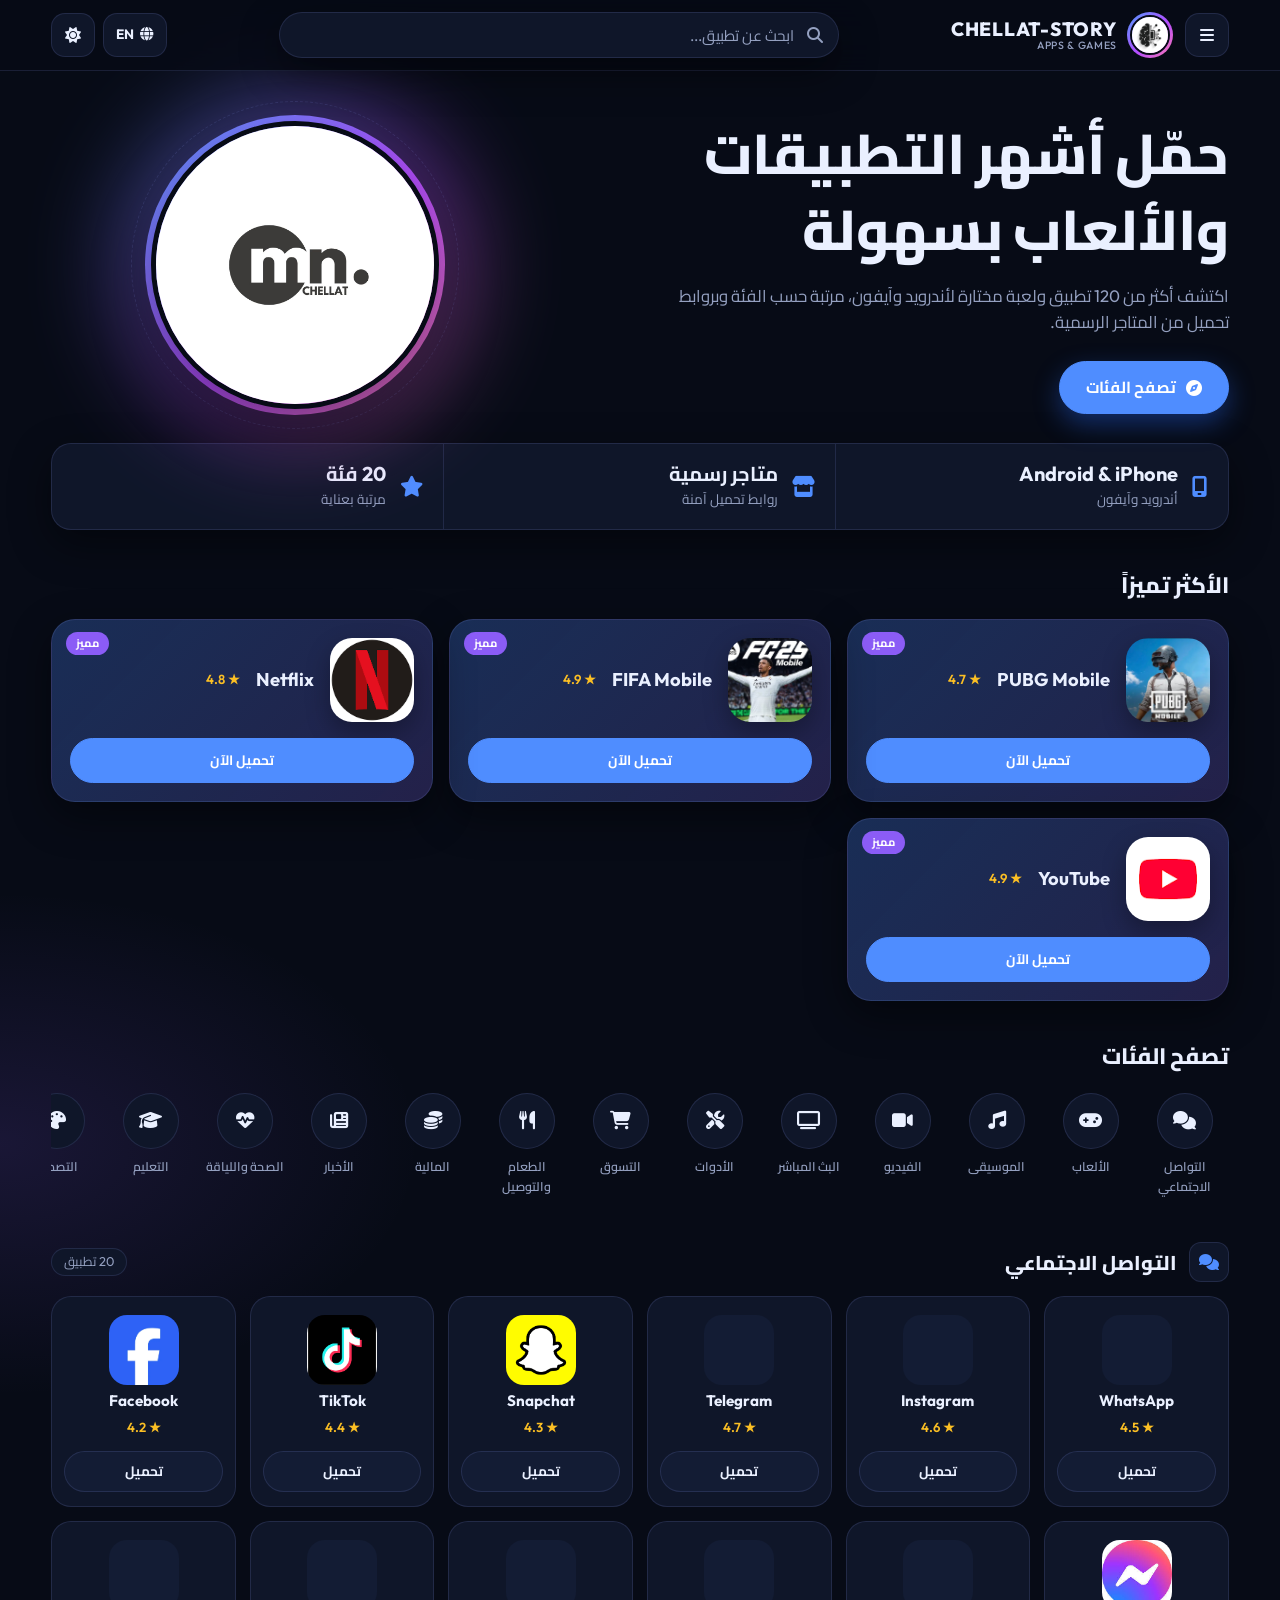
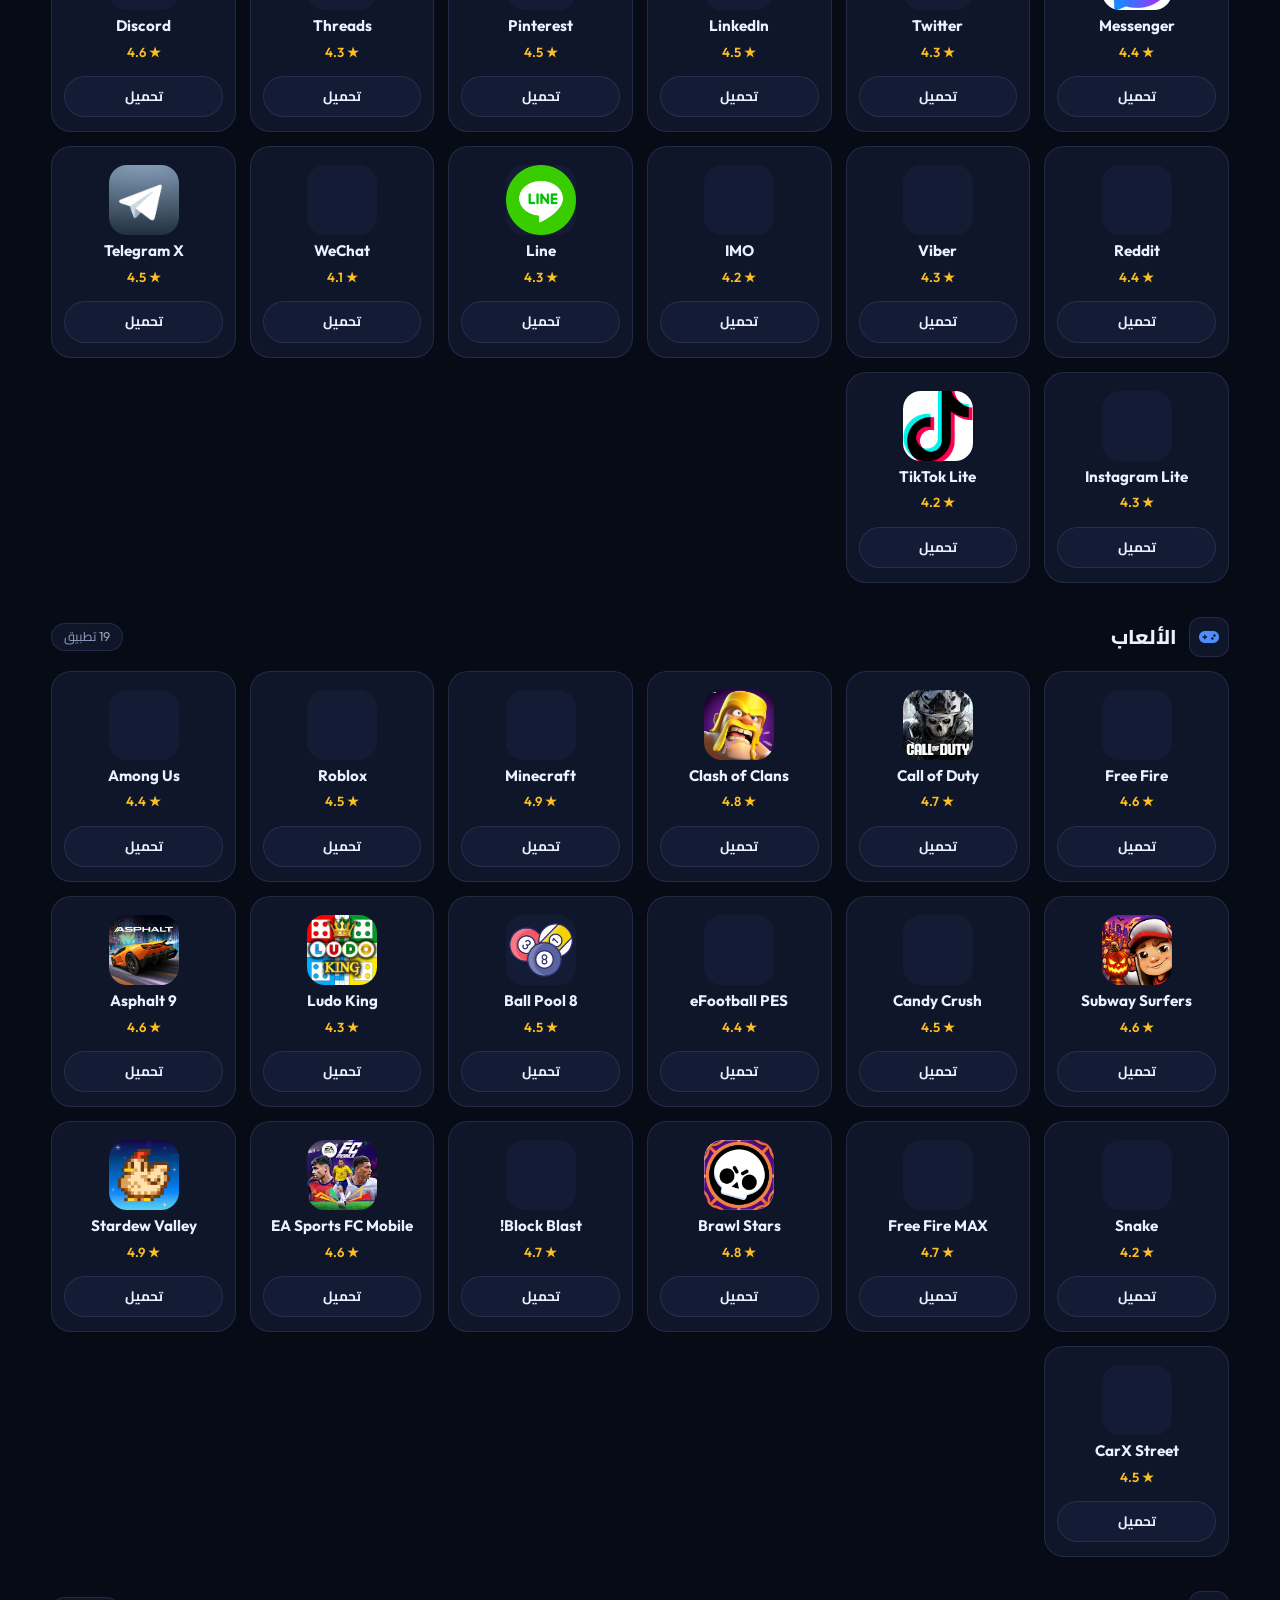
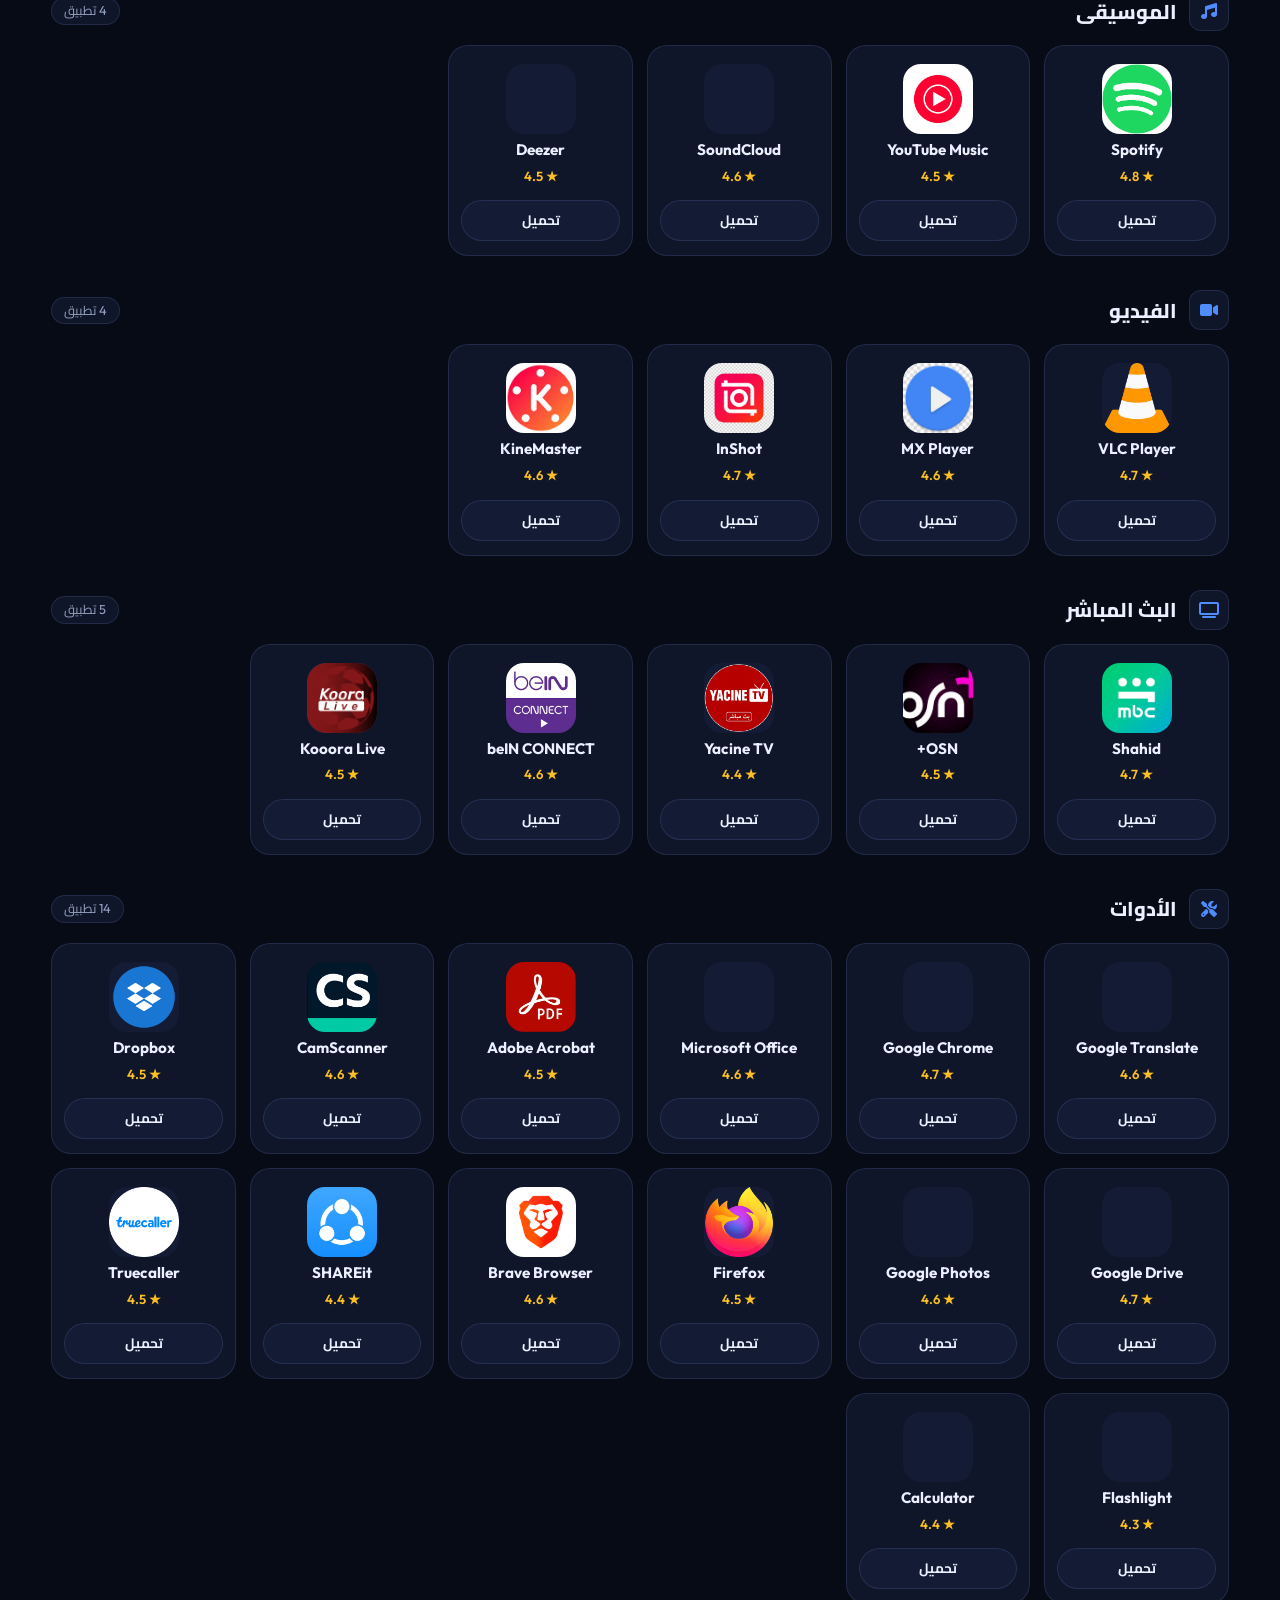
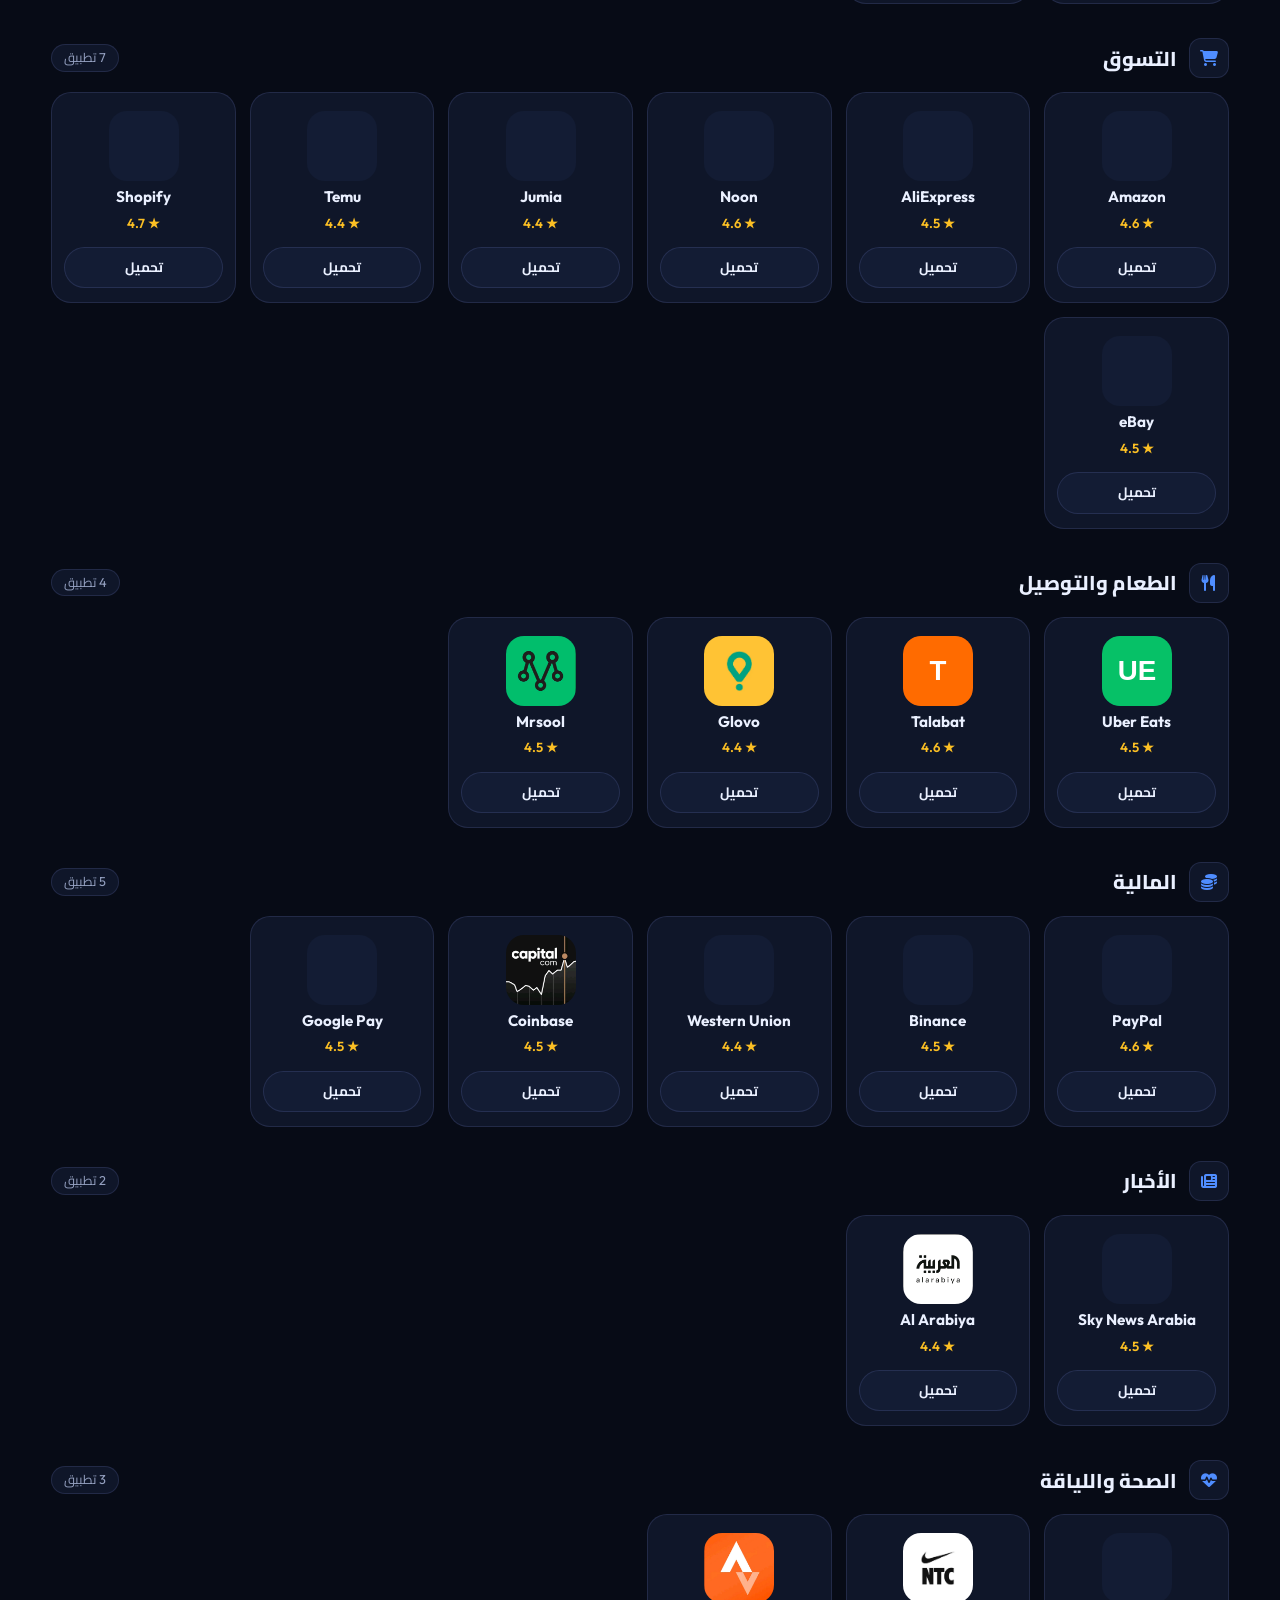
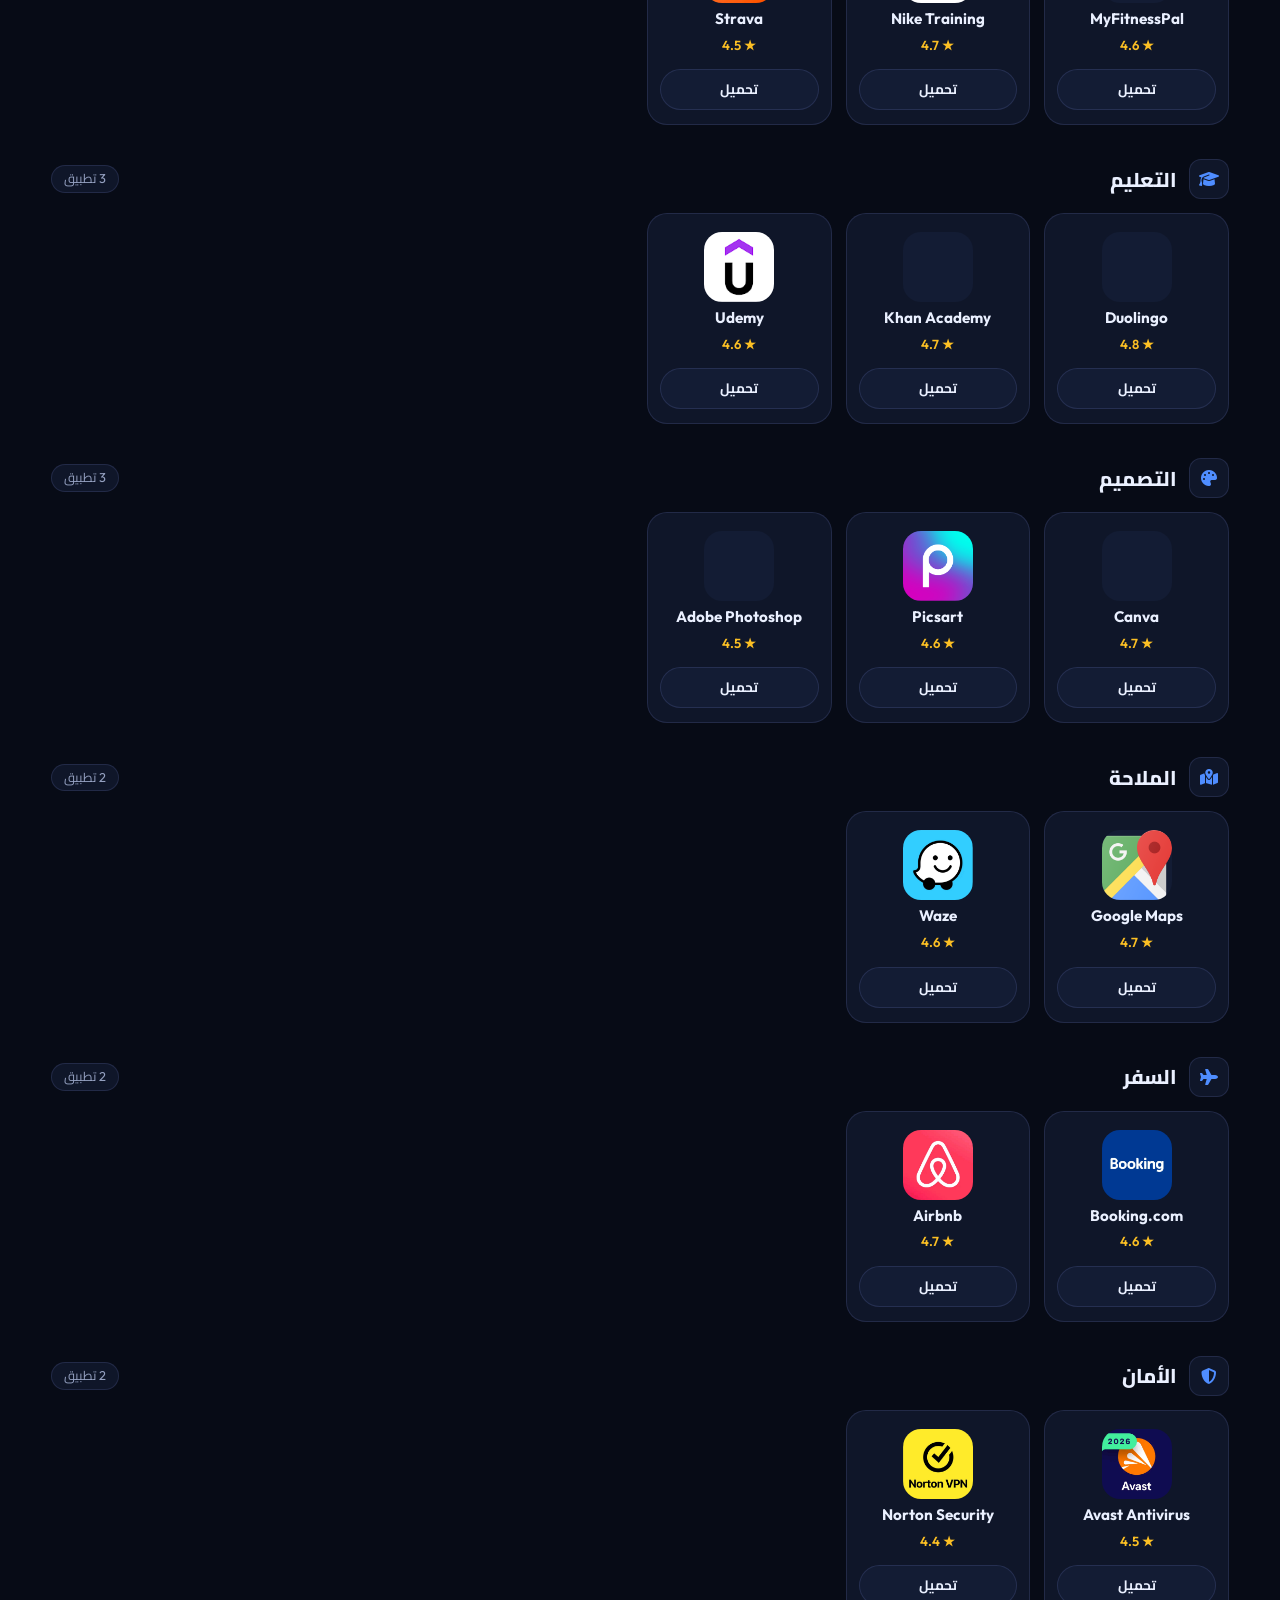
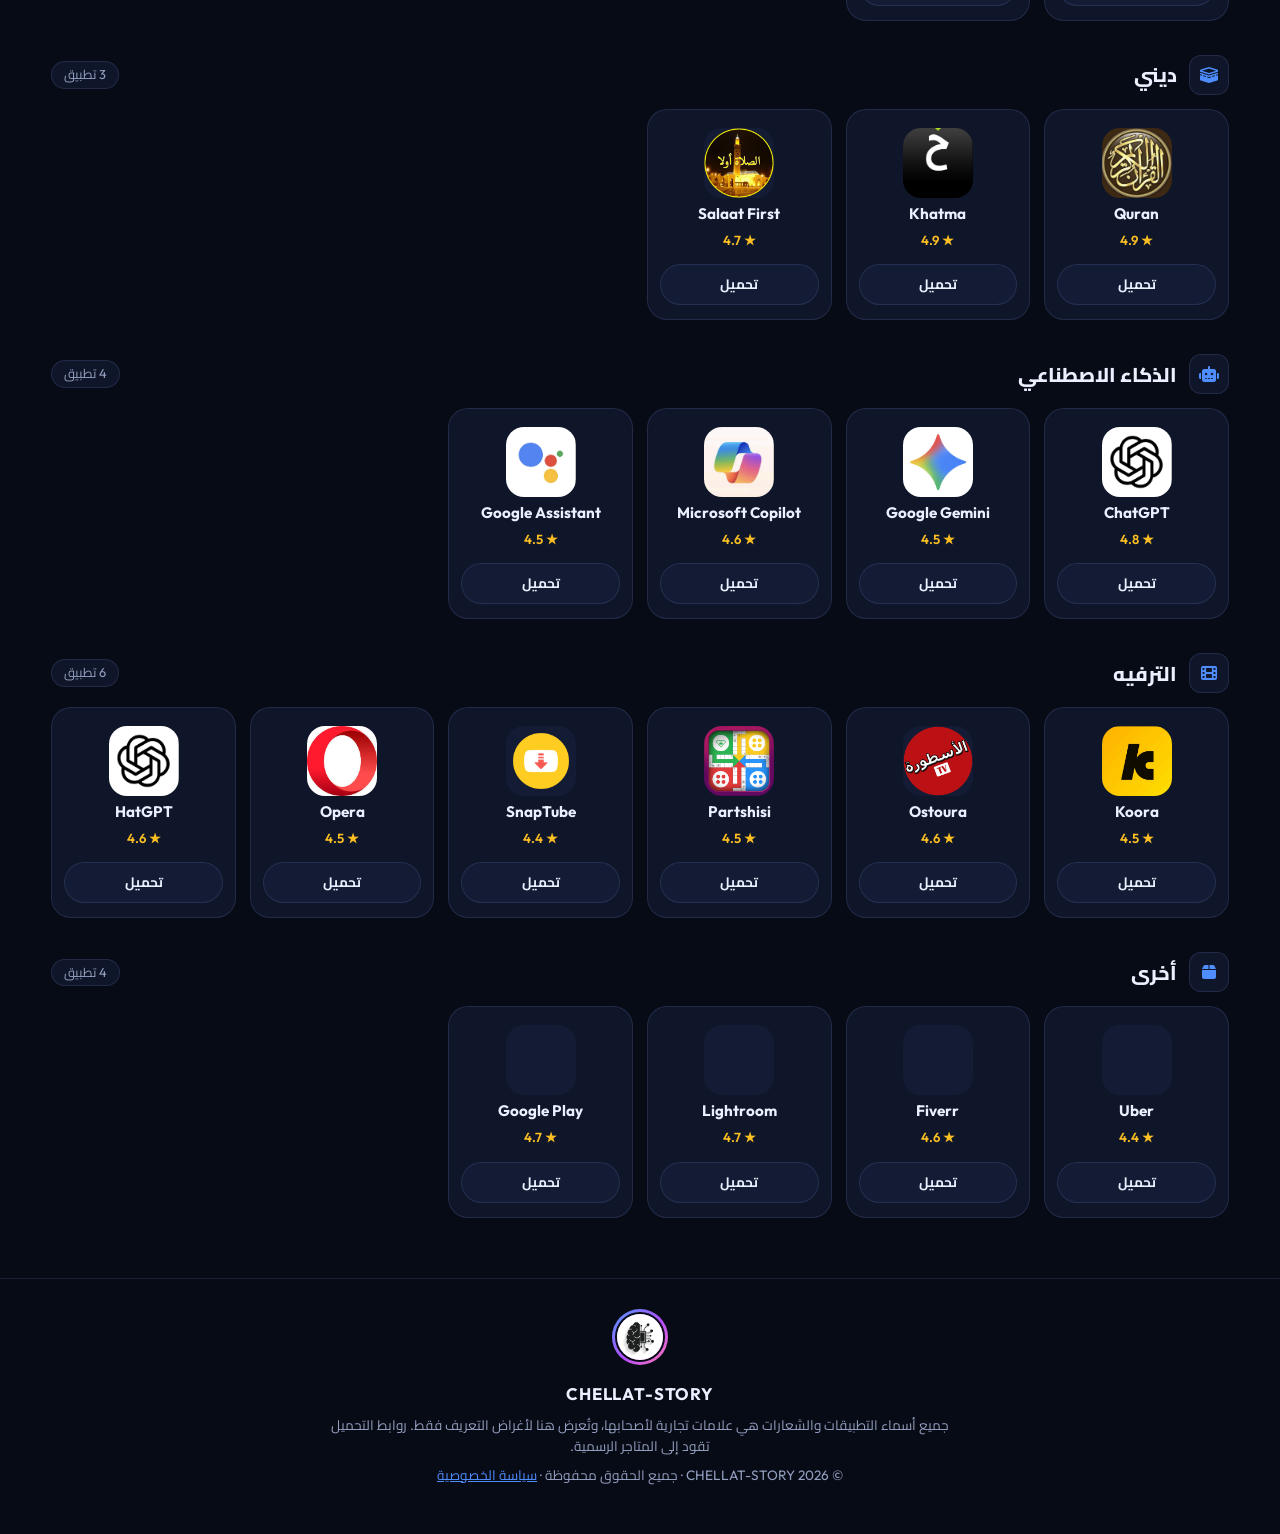
==== commit 79d4b041: "Update hero avatar image source in index.html" ====
--- a/index.html
+++ b/index.html
@@ -76,7 +76,7 @@
                 <p data-key="heroText"></p>
                 <div class="hero-cta"><a class="btn btn-primary" href="#chips"><i class="fas fa-compass" aria-hidden="true"></i><span data-key="browse">تصفح الفئات</span></a></div>
             </div>
-            <div class="hero-visual"><div class="avatar hero-avatar"><img src="assets/images/icons/profil.jpg" alt="CHELLAT-STORY profile" width="300" height="300" fetchpriority="high"></div></div>
+            <div class="hero-visual"><div class="avatar hero-avatar"><img src="assets/images/icons/story.jpg" alt="CHELLAT-STORY profile" width="300" height="300" fetchpriority="high"></div></div>
         </section>
 
         <div class="wrap">
